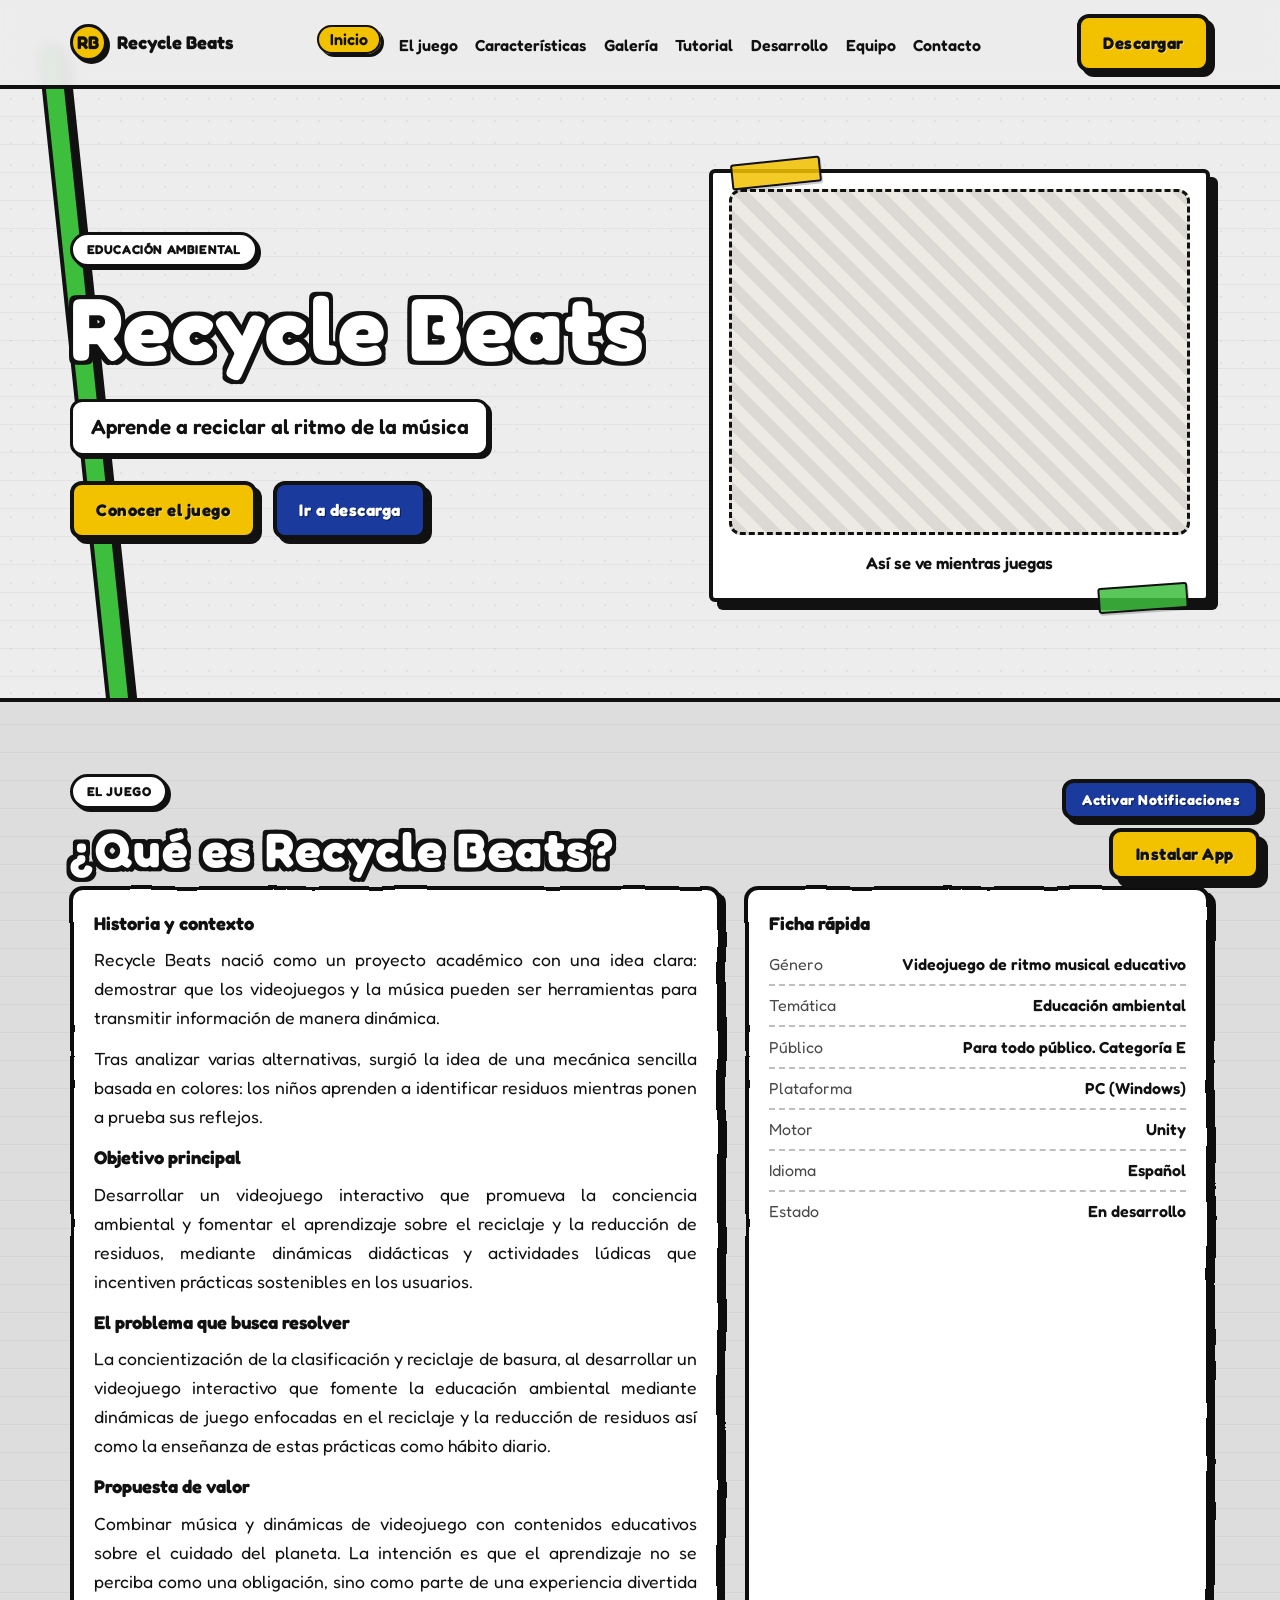
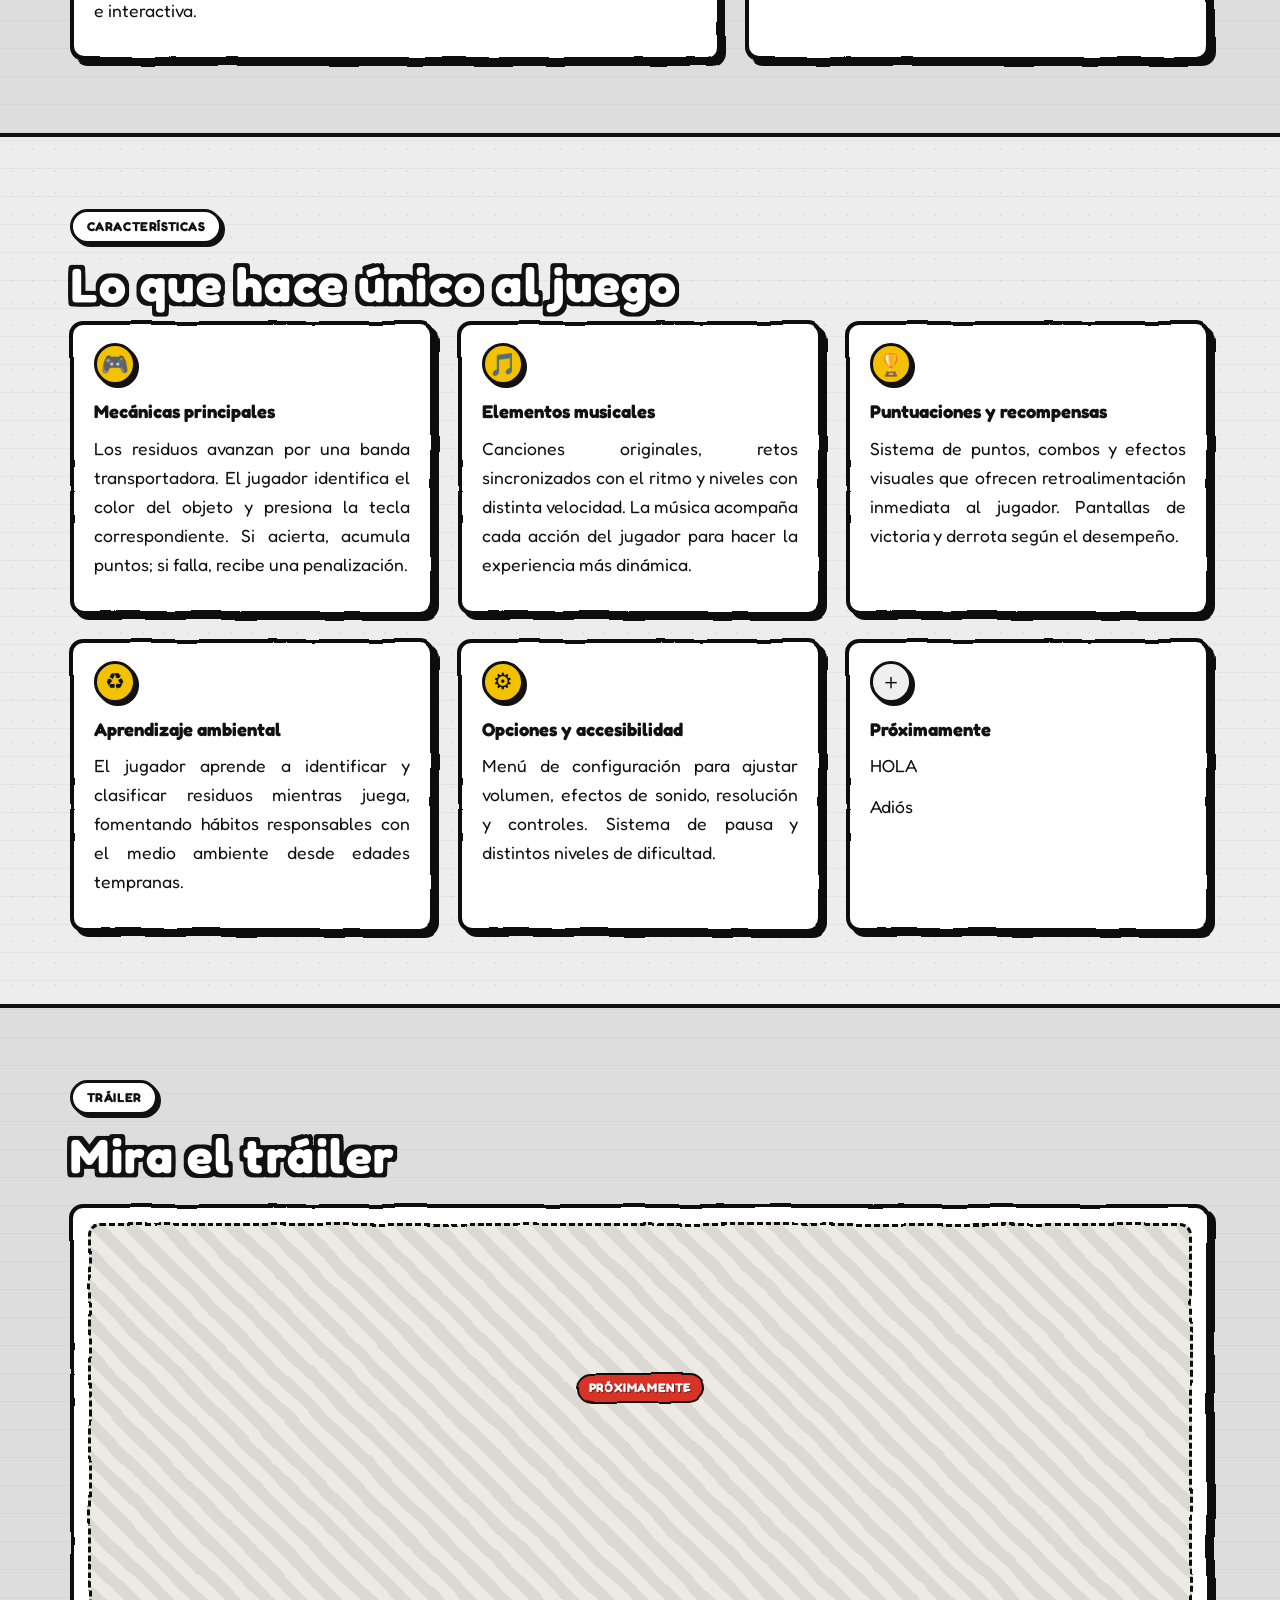
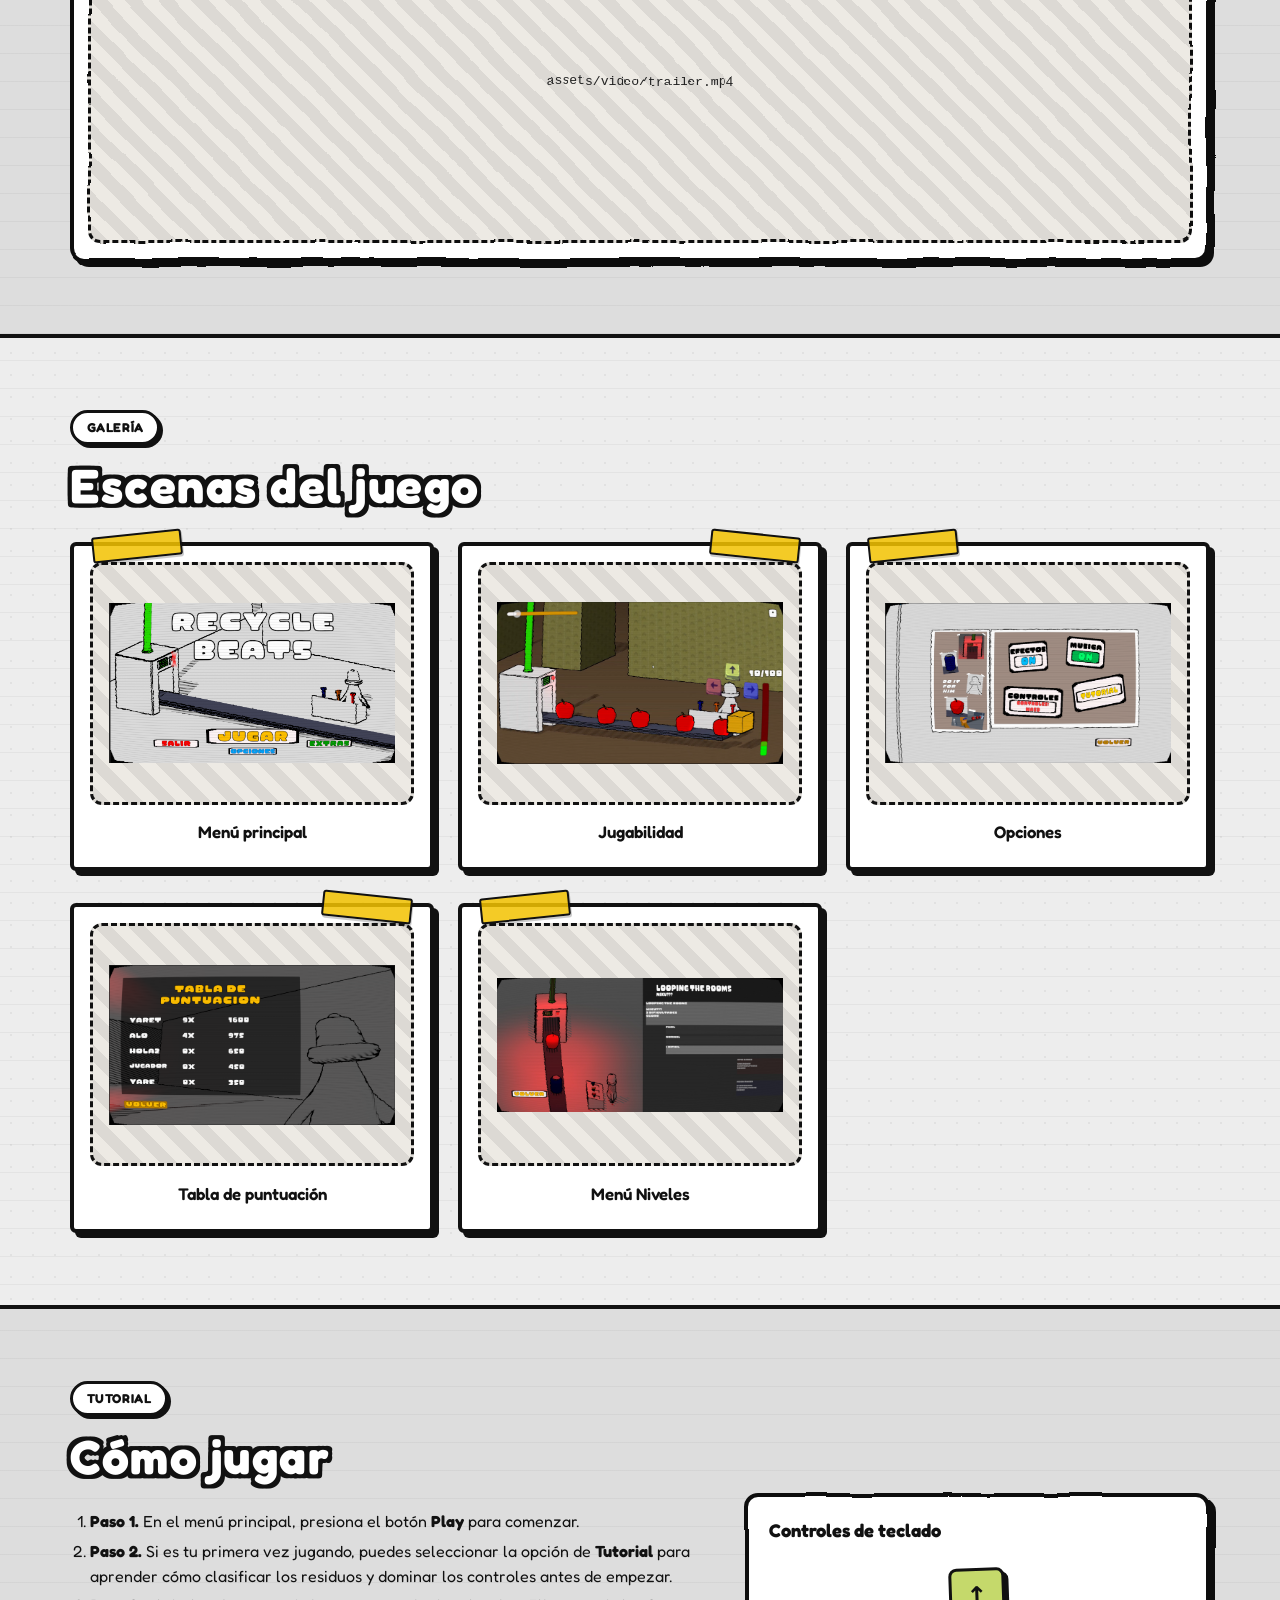
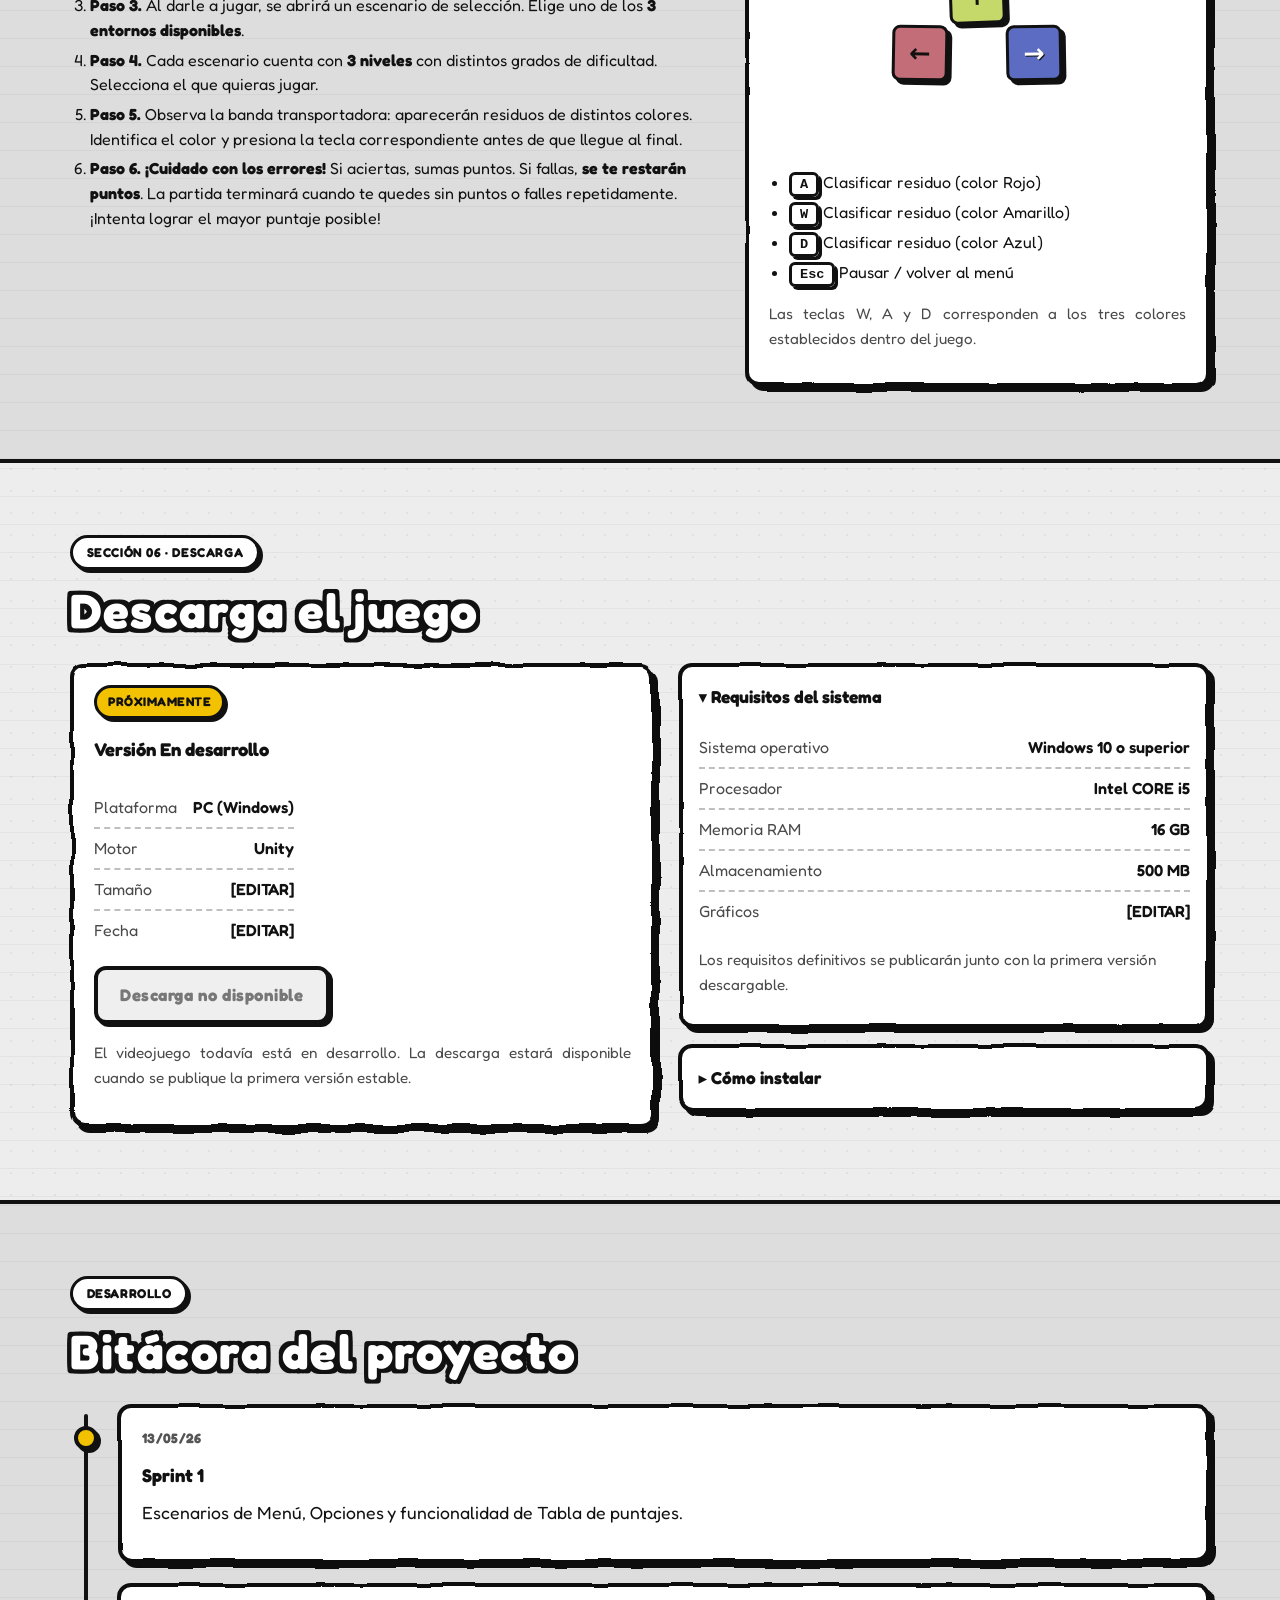
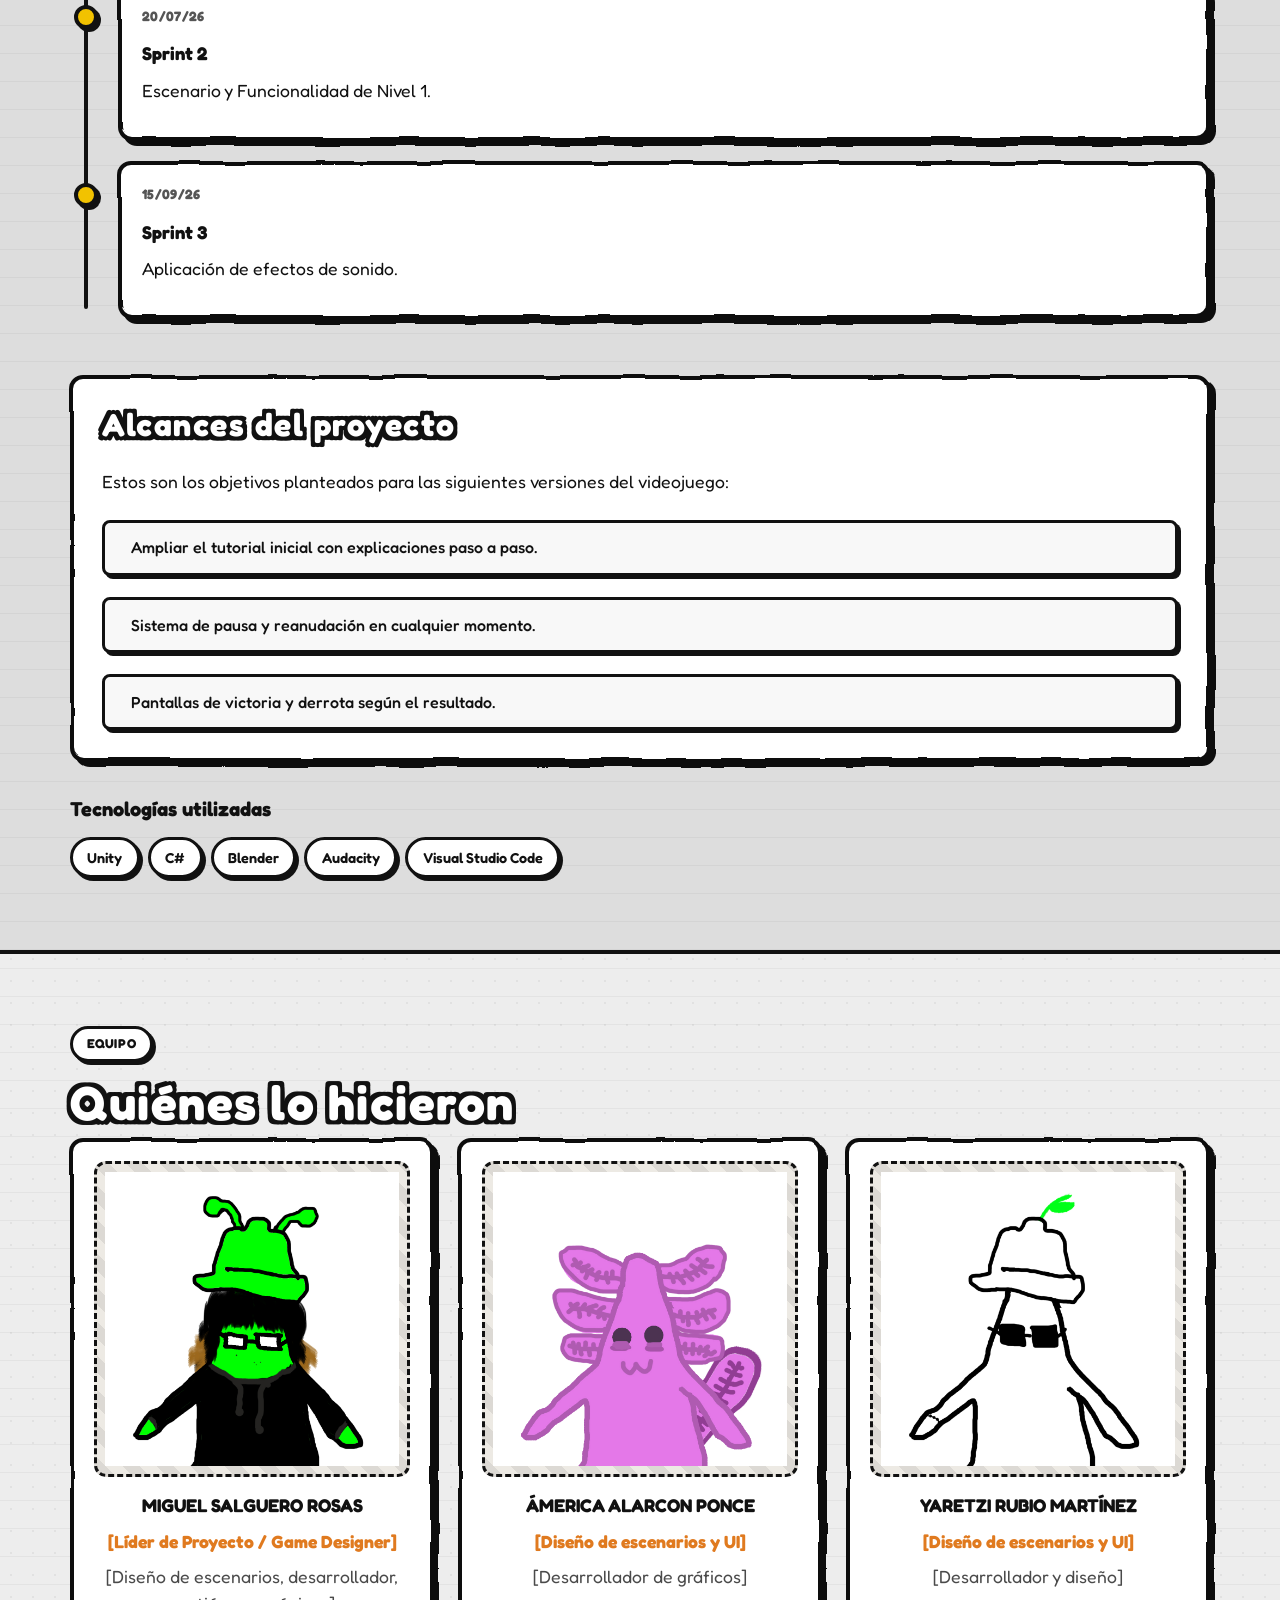
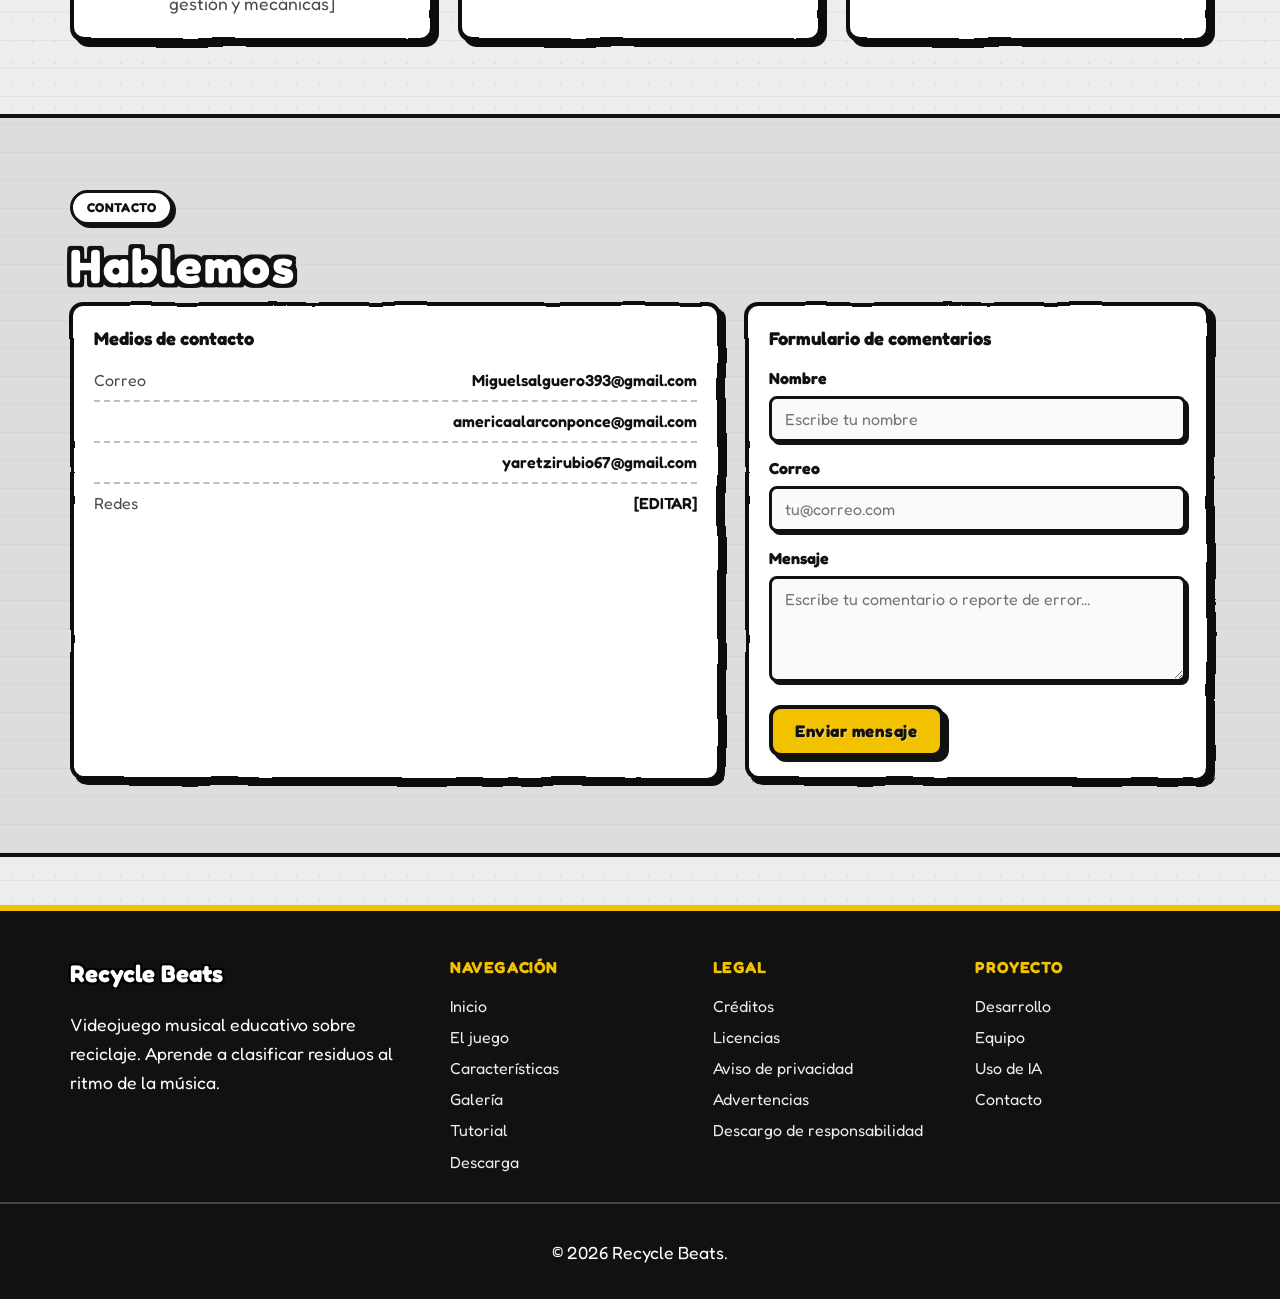
==== index.html @ 57509c55 "Notificaciones" ====
<!DOCTYPE html>
<html lang="es">
<head>
  <meta charset="UTF-8" />
  <meta name="viewport" content="width=device-width, initial-scale=1.0" />

  <title>Recycle Beats — Sitio oficial</title>
  <meta name="description" content="Recycle Beats: videojuego musical educativo sobre reciclaje. Aprende a clasificar residuos al ritmo de la música." />

  <meta name="theme-color" content="#F2C200" />
  <link rel="icon" type="image/svg+xml" href="icon.svg" />
<link rel="apple-touch-icon" href="image2.png" />
  
  <!-- ENLACE A LA PWA -->
  <link rel="manifest" href="manifest.json" />

  <!-- Fredoka -->
  <link rel="preconnect" href="https://fonts.googleapis.com" />
  <link rel="preconnect" href="https://fonts.gstatic.com" crossorigin />
  <link href="https://fonts.googleapis.com/css2?family=Fredoka:wght@400;500;600;700&display=swap" rel="stylesheet" />

  <link rel="stylesheet" href="style.css" />
</head>
<body>

  <!-- FILTROS SVG PARA EL EFECTO "WOBBLE" -->
  <svg class="rb-svg-defs" aria-hidden="true" focusable="false" width="0" height="0">
    <defs>
      <filter id="rb-wobble-soft" x="-5%" y="-5%" width="110%" height="110%">
        <feTurbulence type="fractalNoise" baseFrequency="0.022" numOctaves="2" seed="4" result="noise" />
        <feDisplacementMap in="SourceGraphic" in2="noise" scale="4" xChannelSelector="R" yChannelSelector="G" />
      </filter>
      <filter id="rb-wobble-strong" x="-8%" y="-8%" width="116%" height="116%">
        <feTurbulence type="fractalNoise" baseFrequency="0.03" numOctaves="2" seed="8" result="noise" />
        <feDisplacementMap in="SourceGraphic" in2="noise" scale="7" xChannelSelector="R" yChannelSelector="G" />
      </filter>
    </defs>
  </svg>

  <a class="rb-skip" href="#inicio">Saltar al contenido</a>

  <!-- NAVBAR -->
  <header class="rb-navbar" id="rb-navbar">
    <div class="rb-navbar__inner">
      <a class="rb-brand" href="#inicio" aria-label="Ir al inicio">
        <span class="rb-brand__mark" aria-hidden="true">RB</span>
        <span class="rb-brand__name">Recycle&nbsp;Beats</span>
      </a>

      <button
        class="rb-navbar__toggle"
        id="rb-nav-toggle"
        aria-label="Abrir menú"
        aria-expanded="false"
        aria-controls="rb-nav-menu"
      >
        <span></span><span></span><span></span>
      </button>

      <nav class="rb-navbar__nav" id="rb-nav-menu" aria-label="Navegación principal">
        <ul>
          <li><a href="#inicio">Inicio</a></li>
          <li><a href="#el-juego">El juego</a></li>
          <li><a href="#caracteristicas">Características</a></li>
          <li><a href="#galeria">Galería</a></li>
          <li><a href="#tutorial">Tutorial</a></li>
          <li><a href="#desarrollo">Desarrollo</a></li>
          <li><a href="#equipo">Equipo</a></li>
          <li><a href="#contacto">Contacto</a></li>
        </ul>
      </nav>

      <!-- Botón fuera del nav para que quede a la derecha -->
      <a class="rb-btn rb-btn--amarillo rb-navbar__cta" href="#descarga">Descargar</a>
    </div>
  </header>

  <main id="rb-main">

    <!--  SECCIÓN 01 · PORTADA -->
    <section class="rb-hero" id="inicio" aria-labelledby="hero-title">
      <span class="rb-hero__tube" aria-hidden="true"></span>

      <div class="rb-hero__content">
        <p class="rb-eyebrow">Educación ambiental</p>

        <h1 class="rb-title rb-title--xl" id="hero-title">Recycle&nbsp;Beats</h1>

        <p class="rb-hero__tagline" data-editable="tagline">
          Aprende a reciclar al ritmo de la música
        </p>

        <div class="rb-hero__actions">
          <a class="rb-btn rb-btn--amarillo" href="#el-juego">Conocer el juego</a>
          <a class="rb-btn rb-btn--azul" href="#descarga">Ir a descarga</a>
        </div>
      </div>

      <figure class="rb-polaroid" aria-label="Captura del juego pegada con cinta adhesiva">
        <span class="rb-tape rb-tape--tl" aria-hidden="true"></span>
        <span class="rb-tape rb-tape--br" aria-hidden="true"></span>

        <div class="rb-placeholder rb-placeholder--polaroid" role="region" aria-label="Gameplay de Recycle Beats">
          <video src="assets/video/Video_1.mp4" autoplay loop muted playsinline title="Gameplay de Recycle Beats">
            Tu navegador no soporta el elemento de video.
          </video>
        </div>
        <figcaption>Así se ve mientras juegas</figcaption>
      </figure>
    </section>

    <!-- SECCIÓN 02 · EL JUEGO -->
    <section class="rb-section rb-section--papel" id="el-juego" aria-labelledby="el-juego-title">
      <div class="rb-container">
        <p class="rb-eyebrow">El juego</p>
        <h2 class="rb-title rb-title--lg" id="el-juego-title">¿Qué es Recycle&nbsp;Beats?</h2>

        <div class="rb-grid-2">
          <article class="rb-card rb-wobble">
            <h3>Historia y contexto</h3>
            <p>
              Recycle Beats nació como un proyecto académico con una idea clara: demostrar que 
              los videojuegos y la música pueden ser herramientas para transmitir información 
              de manera dinámica.
            </p>
            <p>
              Tras analizar varias alternativas, surgió la idea de una mecánica sencilla basada 
              en colores: los niños aprenden a identificar residuos mientras ponen a prueba sus 
              reflejos.
            </p>

            <h3>Objetivo principal</h3>
            <p>
              Desarrollar un videojuego interactivo que promueva la conciencia ambiental y 
              fomentar el aprendizaje sobre el reciclaje y la reducción de residuos, 
              mediante dinámicas didácticas y actividades lúdicas que incentiven prácticas 
              sostenibles en los usuarios.
            </p>

            <h3>El problema que busca resolver</h3>
            <p>
              La concientización de la clasificación y reciclaje de basura, al desarrollar 
              un videojuego interactivo que fomente la educación ambiental mediante dinámicas de juego 
              enfocadas en el reciclaje y la reducción de residuos así como la enseñanza de estas 
              prácticas como hábito diario.
            </p>

            <h3>Propuesta de valor</h3>
            <p>
              Combinar música y dinámicas de videojuego con contenidos educativos sobre el
              cuidado del planeta. La intención es que el aprendizaje no se perciba como una
              obligación, sino como parte de una experiencia divertida e interactiva.
            </p>
          </article>

          <aside class="rb-card rb-card--ficha rb-wobble">
            <h3>Ficha rápida</h3>
            <ul class="rb-factsheet">
              <li><span>Género</span><strong>Videojuego de ritmo musical educativo</strong></li>
              <li><span>Temática</span><strong>Educación ambiental</strong></li>
              <li><span>Público</span><strong>Para todo público. Categoría E</strong></li>
              <li><span>Plataforma</span><strong>PC (Windows)</strong></li>
              <li><span>Motor</span><strong>Unity</strong></li>
              <li><span>Idioma</span><strong>Español</strong></li>
              <li><span>Estado</span><strong>En desarrollo</strong></li>
            </ul>
          </aside>
        </div>
      </div>
    </section>

    <!-- SECCIÓN 03 · CARACTERÍSTICAS -->
    <section class="rb-section" id="caracteristicas" aria-labelledby="caracteristicas-title">
      <div class="rb-container">
        <p class="rb-eyebrow">Características</p>
        <h2 class="rb-title rb-title--lg" id="caracteristicas-title">Lo que hace único al juego</h2>

        <div class="rb-grid-3">
          <article class="rb-card rb-card--feature rb-wobble">
            <span class="rb-card__icon" aria-hidden="true">🎮</span>
            <h3>Mecánicas principales</h3>
            <p>
              Los residuos avanzan por una banda transportadora. El jugador identifica el color
              del objeto y presiona la tecla correspondiente. Si acierta, acumula puntos; si
              falla, recibe una penalización.
            </p>
          </article>

          <article class="rb-card rb-card--feature rb-wobble">
            <span class="rb-card__icon" aria-hidden="true">🎵</span>
            <h3>Elementos musicales</h3>
            <p>
              Canciones originales, retos sincronizados con el ritmo y niveles con distinta
              velocidad. La música acompaña cada acción del jugador para hacer la experiencia
              más dinámica.
            </p>
          </article>

          <article class="rb-card rb-card--feature rb-wobble">
            <span class="rb-card__icon" aria-hidden="true">🏆</span>
            <h3>Puntuaciones y recompensas</h3>
            <p>
              Sistema de puntos, combos y efectos visuales que ofrecen retroalimentación
              inmediata al jugador. Pantallas de victoria y derrota según el desempeño.
            </p>
          </article>

          <article class="rb-card rb-card--feature rb-wobble">
            <span class="rb-card__icon" aria-hidden="true">♻️</span>
            <h3>Aprendizaje ambiental</h3>
            <p>
              El jugador aprende a identificar y clasificar residuos mientras juega, fomentando
              hábitos responsables con el medio ambiente desde edades tempranas.
            </p>
          </article>

          <article class="rb-card rb-card--feature rb-wobble">
            <span class="rb-card__icon" aria-hidden="true">⚙️</span>
            <h3>Opciones y accesibilidad</h3>
            <p>
              Menú de configuración para ajustar volumen, efectos de sonido, resolución y
              controles. Sistema de pausa y distintos niveles de dificultad.
            </p>
          </article>

          <article class="rb-card rb-card--feature rb-card--soon rb-wobble">
            <span class="rb-card__icon" aria-hidden="true">＋</span>
            <h3>Próximamente</h3>
            <p>HOLA</p>
            <p>Adiós</p>
          </article>
        </div>
      </div>
    </section>

    <!-- 
         SECCIÓN 04 · TRÁILER
          -->
    <section class="rb-section rb-section--papel" id="trailer" aria-labelledby="trailer-title">
      <div class="rb-container">
        <p class="rb-eyebrow">Tráiler</p>
        <h2 class="rb-title rb-title--lg" id="trailer-title">Mira el tráiler</h2>

        <div class="rb-video-frame rb-wobble">
          <div class="rb-placeholder rb-placeholder--video" role="img"
               aria-label="Tráiler pendiente de publicación">
            <span class="rb-placeholder__tag">PRÓXIMAMENTE</span>
            <span class="rb-placeholder__path">assets/video/trailer.mp4</span>
          </div>
        </div>
      </div>
    </section>

    <!-- SECCIÓN 05 · GALERÍA -->
    <section class="rb-section" id="galeria" aria-labelledby="galeria-title">
      <div class="rb-container">
        <p class="rb-eyebrow">Galería</p>
        <h2 class="rb-title rb-title--lg" id="galeria-title">Escenas del juego</h2>

        <div class="rb-gallery">
          <figure class="rb-polaroid rb-polaroid--sm">
            <span class="rb-tape rb-tape--tl" aria-hidden="true"></span>
            <div class="rb-placeholder rb-placeholder--polaroid" role="img" aria-label="Captura pendiente: menú principal">
              <img src="assets/images/screenshots/Image_3.png" alt="Captura de pantalla 1 del juego" loading="lazy" />
            </div>
            <figcaption>Menú principal</figcaption>
          </figure>

          <figure class="rb-polaroid rb-polaroid--sm">
            <span class="rb-tape rb-tape--tr" aria-hidden="true"></span>
            <div class="rb-placeholder rb-placeholder--polaroid" role="img" aria-label="Captura pendiente: jugabilidad">
              <img src="assets/images/screenshots/Image_4.png" alt="Captura de pantalla 1 del juego" loading="lazy" />
            </div>
            <figcaption>Jugabilidad</figcaption>
          </figure>

          <figure class="rb-polaroid rb-polaroid--sm">
            <span class="rb-tape rb-tape--tl" aria-hidden="true"></span>
            <div class="rb-placeholder rb-placeholder--polaroid" role="img" aria-label="Captura pendiente: opciones">
              <img src="assets/images/screenshots/Image_1.png" alt="Captura de pantalla 1 del juego" loading="lazy" />
            </div>
            <figcaption>Opciones</figcaption>
          </figure>

          <figure class="rb-polaroid rb-polaroid--sm">
            <span class="rb-tape rb-tape--tr" aria-hidden="true"></span>
            <div class="rb-placeholder rb-placeholder--polaroid" role="img" aria-label="Captura pendiente: tabla de puntuación">
              <img src="assets/images/screenshots/Image_2.png" alt="Captura de pantalla 1 del juego" loading="lazy" />
            </div>
            <figcaption>Tabla de puntuación</figcaption>
          </figure>

          <figure class="rb-polaroid rb-polaroid--sm">
            <span class="rb-tape rb-tape--tl" aria-hidden="true"></span>
            <div class="rb-placeholder rb-placeholder--polaroid" role="img" aria-label="Captura pendiente: escena Backrooms">
              <img src="assets/images/screenshots/Image_5.jpeg" alt="Captura de pantalla 1 del juego" loading="lazy" />
            </div>
            <figcaption>Menú Niveles</figcaption>
          </figure>
        </div>
      </div>
    </section>

    <!--  SECCIÓN 06 · TUTORIAL -->
    <section class="rb-section rb-section--papel" id="tutorial" aria-labelledby="tutorial-title">
      <div class="rb-container">
        <p class="rb-eyebrow">Tutorial</p>
        <h2 class="rb-title rb-title--lg" id="tutorial-title">Cómo jugar</h2>

        <div class="rb-grid-2">
          <ol class="rb-steps">
            <li>
              <strong>Paso 1.</strong> En el menú principal, presiona el botón <strong>Play</strong> para comenzar.
            </li>
            <li>
              <strong>Paso 2.</strong> Si es tu primera vez jugando, puedes seleccionar la opción de <strong>Tutorial</strong> para aprender cómo clasificar los residuos y dominar los controles antes de empezar.
            </li>
            <li>
              <strong>Paso 3.</strong> Al darle a jugar, se abrirá un escenario de selección. Elige uno de los <strong>3 entornos disponibles</strong>.
            </li>
            <li>
              <strong>Paso 4.</strong> Cada escenario cuenta con <strong>3 niveles</strong> con distintos grados de dificultad. Selecciona el que quieras jugar.
            </li>
            <li>
              <strong>Paso 5.</strong> Observa la banda transportadora: aparecerán residuos de distintos colores. Identifica el color y presiona la tecla correspondiente antes de que llegue al final.
            </li>
            <li>
              <strong>Paso 6.</strong> <strong>¡Cuidado con los errores!</strong> Si aciertas, sumas puntos. Si fallas, <strong>se te restarán puntos</strong>. La partida terminará cuando te quedes sin puntos o falles repetidamente. ¡Intenta lograr el mayor puntaje posible!
            </li>
          </ol>

          <aside class="rb-card rb-card--controls rb-wobble">
            <h3>Controles de teclado</h3>

            <div class="rb-dpad" aria-hidden="true">
              <span class="rb-dpad__key rb-dpad__key--up">↑</span>
              <span class="rb-dpad__key rb-dpad__key--left">←</span>
              <span class="rb-dpad__key rb-dpad__key--right">→</span>
            </div>

            <ul class="rb-controls">
              <li><kbd>A</kbd><span>    Clasificar residuo (color Rojo)</span></li>
              <li><kbd>W</kbd><span>    Clasificar residuo (color Amarillo)</span></li>
              <li><kbd>D</kbd><span>    Clasificar residuo (color Azul)</span></li>
              <li><kbd>Esc</kbd><span>    Pausar / volver al menú</span></li>
            </ul>

            <p class="rb-muted">
              Las teclas W, A y D corresponden a los tres colores establecidos dentro del
              juego.
            </p>
          </aside>
        </div>
      </div>
    </section>

    <!-- SECCIÓN 07 · DESCARGA + REQUISITOS + INSTALACIÓN -->
    <section class="rb-section" id="descarga" aria-labelledby="descarga-title">
      <div class="rb-container">
        <p class="rb-eyebrow">Sección 06 · Descarga</p>
        <h2 class="rb-title rb-title--lg" id="descarga-title">Descarga el juego</h2>

        <div class="rb-download">
          <div class="rb-card rb-card--download rb-wobble-strong">
            <span class="rb-badge rb-badge--soon">PRÓXIMAMENTE</span>
            <h3>Versión <span data-editable="version">En desarrollo</span></h3>
            <ul class="rb-factsheet">
              <li><span>Plataforma</span><strong>PC (Windows)</strong></li>
              <li><span>Motor</span><strong>Unity</strong></li>
              <li><span>Tamaño</span><strong>[EDITAR]</strong></li>
              <li><span>Fecha</span><strong>[EDITAR]</strong></li>
            </ul>
            <span class="rb-btn rb-btn--disabled" aria-disabled="true" role="link">
              Descarga no disponible
            </span>
            <p class="rb-muted">
              El videojuego todavía está en desarrollo. La descarga estará disponible cuando
              se publique la primera versión estable.
            </p>
          </div>

          <div>
            <details class="rb-accordion rb-wobble" open>
              <summary>Requisitos del sistema</summary>
              <ul class="rb-factsheet">
                <li><span>Sistema operativo</span><strong>Windows 10 o superior</strong></li>
                <li><span>Procesador</span><strong>Intel CORE i5</strong></li>
                <li><span>Memoria RAM</span><strong>16 GB</strong></li>
                <li><span>Almacenamiento</span><strong>500 MB</strong></li>
                <li><span>Gráficos</span><strong>[EDITAR]</strong></li>
              </ul>
              <p class="rb-muted">
                Los requisitos definitivos se publicarán junto con la primera versión descargable.
              </p>
            </details>

            <details class="rb-accordion rb-wobble">
              <summary>Cómo instalar</summary>
              <ol class="rb-steps">
                <li>Descarga el archivo del videojuego desde esta página (cuando esté disponible).</li>
                <li>Extrae el contenido en una carpeta de tu elección.</li>
                <li>Ejecuta el archivo principal del juego.</li>
                <li>Selecciona el nivel y comienza a jugar.</li>
              </ol>
            </details>
          </div>
        </div>
      </div>
    </section>

    <!-- SECCIÓN 08 · DESARROLLO -->
    <section class="rb-section rb-section--papel" id="desarrollo" aria-labelledby="desarrollo-title">
      <div class="rb-container">
        <p class="rb-eyebrow">Desarrollo</p>
        <h2 class="rb-title rb-title--lg" id="desarrollo-title">Bitácora del proyecto</h2>

        <ol class="rb-timeline">
          <li class="rb-timeline__item">
            <span class="rb-timeline__dot" aria-hidden="true"></span>
            <div class="rb-card rb-wobble">
              <p class="rb-timeline__date">13/05/26</p>
              <h3>Sprint 1</h3>
              <p>Escenarios de Menú, Opciones y funcionalidad de Tabla de puntajes.</p>
            </div>
          </li>
          <li class="rb-timeline__item">
            <span class="rb-timeline__dot" aria-hidden="true"></span>
            <div class="rb-card rb-wobble">
              <p class="rb-timeline__date">20/07/26</p>
              <h3>Sprint 2</h3>
              <p>Escenario y Funcionalidad de Nivel 1.</p>
            </div>
          </li>
          <li class="rb-timeline__item">
            <span class="rb-timeline__dot" aria-hidden="true"></span>
            <div class="rb-card rb-wobble">
              <p class="rb-timeline__date">15/09/26</p>
              <h3>Sprint 3</h3>
              <p>Aplicación de efectos de sonido.</p>
            </div>
          </li>
        </ol>

        <!-- TARJETA DE ALCANCES -->
        <div class="rb-card rb-wobble" style="margin-top: 3.5rem; padding: 2rem;">
          <h3 class="rb-title rb-title--lg" style="font-size: 2rem; text-align: left; margin-top: 0; margin-bottom: 1.5rem; line-height: 1.1;">
            Alcances del proyecto
          </h3>
          <p style="margin-top: 1rem;">Estos son los objetivos planteados para las siguientes versiones del videojuego:</p>
          
          <ul class="rb-alcances-list">
            <li><span aria-hidden="true"></span> Ampliar el tutorial inicial con explicaciones paso a paso.</li>
            <li><span aria-hidden="true"></span> Sistema de pausa y reanudación en cualquier momento.</li>
            <li><span aria-hidden="true"></span> Pantallas de victoria y derrota según el resultado.</li>
          </ul>
        </div>

        <h3 class="rb-subtitle">Tecnologías utilizadas</h3>
        <div class="rb-chips">
          <span class="rb-chip">Unity</span>
          <span class="rb-chip">C#</span>
          <span class="rb-chip">Blender</span>
          <span class="rb-chip">Audacity</span>
          <span class="rb-chip">Visual Studio Code</span>
        </div>
      </div>
    </section>

        <!-- SECCIÓN 09 · EQUIPO -->
    <section class="rb-section" id="equipo" aria-labelledby="equipo-title">
      <div class="rb-container">
        <p class="rb-eyebrow">Equipo</p>
        <h2 class="rb-title rb-title--lg" id="equipo-title">Quiénes lo hicieron</h2>

        <div class="rb-grid-3">
          <article class="rb-card rb-card--team rb-wobble">
            <div class="rb-avatar rb-placeholder" role="img" aria-label="Avatar pendiente">
              <img src="assets/images/team/IngaMigui.jpeg" alt="Imagen Avatar" loading="lazy" />
            </div>
            <h3 data-editable="team-nombre">MIGUEL SALGUERO ROSAS</h3>
            <div class="rb-role" data-editable="team-rol">[Líder de Proyecto / Game Designer]</div>
            <div class="rb-muted" data-editable="team-aporte">[Diseño de escenarios, desarrollador, gestión y mecánicas]</div>
          </article>

          <article class="rb-card rb-card--team rb-wobble">
            <div class="rb-avatar rb-placeholder" role="img" aria-label="Avatar pendiente">
              <img src="assets/images/team/IngaAme.jpg.jpeg" alt="Imagen Avatar" loading="lazy" />
            </div>
            <h3 data-editable="team-nombre">ÁMERICA ALARCON PONCE</h3>
            <div class="rb-role" data-editable="team-rol">[Diseño de escenarios y UI]</div>
            <div class="rb-muted" data-editable="team-aporte">[Desarrollador de gráficos]</div>
          </article>

          <article class="rb-card rb-card--team rb-wobble">
            <div class="rb-avatar rb-placeholder" role="img" aria-label="Avatar pendiente">
              <img src="assets/images/team/IngaYare.jpg.jpeg" alt="Imagen Avatar" loading="lazy" />
            </div>
            <h3 data-editable="team-nombre">YARETZI RUBIO MARTÍNEZ</h3>
            <div class="rb-role" data-editable="team-rol">[Diseño de escenarios y UI]</div>
            <div class="rb-muted" data-editable="team-aporte">[Desarrollador y diseño]</div>
          </article>
        </div>
      </div>
    </section>

    <!-- SECCIÓN 10 · CONTACTO -->
    <section class="rb-section rb-section--papel" id="contacto" aria-labelledby="contacto-title">
      <div class="rb-container">
        <p class="rb-eyebrow">Contacto</p>
        <h2 class="rb-title rb-title--lg" id="contacto-title">Hablemos</h2>

        <div class="rb-grid-2">
          <div class="rb-card rb-wobble">
            <h3>Medios de contacto</h3>
            <ul class="rb-factsheet">
              <li><span>Correo</span><strong data-editable="contacto-email">Miguelsalguero393@gmail.com</strong></li>
              <li><span></span><strong data-editable="contacto-email">americaalarconponce@gmail.com</strong></li>
              <li><span></span><strong data-editable="contacto-email">yaretzirubio67@gmail.com</strong></li>

              <li><span>Redes</span><strong data-editable="contacto-redes">[EDITAR]</strong></li>
            </ul>
          </div>

                    <!-- Formulario Funcional con Formspree -->
          <form class="rb-card rb-form rb-wobble" action="https://formspree.io/f/xdeezrwj" method="POST" id="contacto-form">
            <h3>Formulario de comentarios</h3>
            
            <!-- Aquí aparecerá el mensaje de éxito o error -->
            <div id="form-status" style="display: none; padding: 10px; margin-bottom: 15px; border: 3px solid var(--rb-negro); font-weight: bold; text-align: center;"></div>

            <label for="cf-nombre">Nombre</label>
            <input id="cf-nombre" type="text" name="nombre" placeholder="Escribe tu nombre" required />

            <label for="cf-correo">Correo</label>
            <input id="cf-correo" type="email" name="email" placeholder="tu@correo.com" required />

            <label for="cf-mensaje">Mensaje</label>
            <textarea id="cf-mensaje" name="mensaje" rows="4" placeholder="Escribe tu comentario o reporte de error..." required></textarea>

            <!-- Campo oculto para evitar spam -->
            <input type="text" name="_gotcha" style="display:none" />

            <button class="rb-btn rb-btn--amarillo" type="submit" style="margin-top: 1rem;">
              Enviar mensaje
            </button>
          </form>
        </div>
      </div>
    </section>
  </main>

  <!-- FOOTER -->
  <footer class="rb-footer" aria-label="Pie de página">
    <div class="rb-footer__inner">
      <div class="rb-footer__col">
        <h3 class="rb-footer__brand">Recycle&nbsp;Beats</h3>
        <p>
          Videojuego musical educativo sobre reciclaje. Aprende a clasificar residuos
          al ritmo de la música.
        </p>
      </div>

      <div class="rb-footer__col">
        <h4>Navegación</h4>
        <ul>
          <li><a href="#inicio">Inicio</a></li>
          <li><a href="#el-juego">El juego</a></li>
          <li><a href="#caracteristicas">Características</a></li>
          <li><a href="#galeria">Galería</a></li>
          <li><a href="#tutorial">Tutorial</a></li>
          <li><a href="#descarga">Descarga</a></li>
        </ul>
      </div>

      <div class="rb-footer__col">
        <h4>Legal</h4>
        <ul>
          <li><a href="Advertencias/creditos.html">Créditos</a></li>
          <li><a href="Advertencias/licencias.html">Licencias</a></li>
          <li><a href="Advertencias/privacidad.html">Aviso de privacidad</a></li>
          <li><a href="Advertencias/advertencias.html">Advertencias</a></li>
          <li><a href="Advertencias/descargo.html">Descargo de responsabilidad</a></li>
        </ul>
      </div>

      <div class="rb-footer__col">
        <h4>Proyecto</h4>
        <ul>
          <li><a href="#desarrollo">Desarrollo</a></li>
          <li><a href="#equipo">Equipo</a></li>
          <li><a href="Advertencias/uso-ia.html">Uso de IA</a></li>
          <li><a href="#contacto">Contacto</a></li>
        </ul>
      </div>
    </div>

    <div class="rb-footer__bottom">
      <p>© <span id="rb-year">2026</span> Recycle Beats. <span class="rb-muted"></span></p>
    </div>
  </footer>

      <!-- BOTÓN FLOTANTE DE INSTALACIÓN PWA -->
  <button id="pwa-install-btn" class="rb-btn rb-btn--amarillo" style="position: fixed; bottom: 20px; right: 20px; z-index: 9999; box-shadow: var(--rb-sombra-lg);">
     Instalar App
  </button>

  <script src="site.js" defer></script>
</body>
</html>
---- style.css ----
/* ============================================================
   RECYCLE BEATS — Estilos basados en las capturas del juego
   Estética: cuaderno escolar hecho a mano
   ============================================================ */

/* ---------- Tokens (extraídos de las capturas) ---------- */
:root {
  --rb-negro: #111111;
  --rb-blanco: #FFFFFF;
  --rb-papel:   #EDEDED;   
  --rb-papel-2: #DDDDDD;   
  --rb-gris: #D9D9D9;       
  --rb-rojo: #D93025;       
  --rb-azul: #1A3A9E;       
  --rb-verde: #3DBE3D;      
  --rb-amarillo: #F2C200;   
  --rb-naranja: #E07A1F;    
  --rb-oliva: #7A7A3E;      

  --rb-borde: 4px solid var(--rb-negro);
  --rb-borde-2: 3px solid var(--rb-negro);
  --rb-sombra: 5px 5px 0 var(--rb-negro);
  --rb-sombra-sm: 3px 3px 0 var(--rb-negro);
  --rb-sombra-lg: 8px 8px 0 var(--rb-negro);

  --rb-max: 1180px;
  --rb-gap: 1.5rem;
  --rb-font: 'Fredoka', system-ui, -apple-system, Segoe UI, Roboto, sans-serif;
  --rb-transition: 180ms ease;
}

/* ---------- Reset ---------- */
*, *::before, *::after { box-sizing: border-box; }
html { scroll-behavior: smooth; }

body {
  margin: 0;
  font-family: var(--rb-font);
  font-size: 1rem;
  line-height: 1.55;
  color: var(--rb-negro);
  background-color: var(--rb-papel);
  background-image:
    repeating-linear-gradient(0deg, rgba(0,0,0,.045) 0 1px, transparent 1px 28px),
    radial-gradient(rgba(0,0,0,.05) 1px, transparent 1.2px);
  background-size: auto, 22px 22px;
  -webkit-font-smoothing: antialiased;
}

img, svg, video { max-width: 100%; display: block; }
a { color: var(--rb-azul); }
a:hover { text-decoration: underline; }
ul, ol { padding-left: 1.25rem; }
li + li { margin-top: .3rem; }

kbd {
  font-family: ui-monospace, SFMono-Regular, Menlo, Consolas, monospace;
  background: var(--rb-blanco);
  border: var(--rb-borde-2);
  border-radius: 6px;
  padding: 2px 8px;
  box-shadow: var(--rb-sombra-sm);
  font-size: .85rem;
  font-weight: 700;
}

.rb-svg-defs { position: absolute; width: 0; height: 0; overflow: hidden; }

/* ---------- Accesibilidad ---------- */
.rb-skip {
  position: absolute;
  left: -9999px;
  top: 0;
  background: var(--rb-amarillo);
  color: var(--rb-negro);
  padding: .75rem 1rem;
  border: var(--rb-borde);
  z-index: 9999;
  font-weight: 700;
}
.rb-skip:focus { left: 1rem; top: 1rem; }
:focus-visible { outline: 3px dashed var(--rb-amarillo); outline-offset: 3px; }

/* ============================================================
   TIPOGRAFÍA BUBBLE
   ============================================================ */
.rb-title {
  font-family: var(--rb-font);
  font-weight: 700;
  color: var(--rb-blanco);
  letter-spacing: 1.5px;
  line-height: 1.02;
  margin: 0 0 .75rem;
  text-shadow:
    -4px -4px 0 var(--rb-negro), 4px -4px 0 var(--rb-negro),
    -4px  4px 0 var(--rb-negro), 4px  4px 0 var(--rb-negro),
    -4px  0   0 var(--rb-negro), 4px  0   0 var(--rb-negro),
     0   -4px 0 var(--rb-negro), 0    4px 0 var(--rb-negro);
}
.rb-title--xl { font-size: clamp(2.8rem, 8vw, 5.5rem); }
.rb-title--lg { font-size: clamp(1.9rem, 4.5vw, 3rem); }

.rb-subtitle { font-size: 1.25rem; margin: 2rem 0 .75rem; }

.rb-eyebrow {
  display: inline-block;
  background: var(--rb-blanco);
  border: var(--rb-borde-2);
  border-radius: 999px;
  padding: .25rem .85rem;
  font-size: .8rem;
  font-weight: 700;
  letter-spacing: .6px;
  text-transform: uppercase;
  box-shadow: var(--rb-sombra-sm);
  margin: 0 0 1rem;
}

.rb-muted { color: #4a4a4a; font-size: .95rem; }
.rb-section__lead { max-width: 60ch; }

/* ============================================================
   LAYOUT
   ============================================================ */
.rb-container {
  max-width: var(--rb-max);
  margin: 0 auto;
  padding: 0 1.25rem;
}

.rb-section { padding: 4.5rem 0; }

.rb-section--papel {
  background: repeating-linear-gradient(0deg, rgba(0,0,0,.04) 0 1px, transparent 1px 28px), var(--rb-papel-2);
  border-top: 4px solid var(--rb-negro);
  border-bottom: 4px solid var(--rb-negro);
}

.rb-grid-2 { display: grid; grid-template-columns: 1fr; gap: var(--rb-gap); }
.rb-grid-3 { display: grid; grid-template-columns: 1fr; gap: var(--rb-gap); }
@media (min-width: 720px) {
  .rb-grid-2 { grid-template-columns: 1.4fr 1fr; }
  .rb-grid-3 { grid-template-columns: repeat(2, 1fr); }
}
@media (min-width: 1024px) {
  .rb-grid-3 { grid-template-columns: repeat(3, 1fr); }
}

/* ============================================================
   TARJETAS
   ============================================================ */
.rb-card {
  position: relative;
  background: transparent;
  padding: 1.4rem 1.5rem 1.5rem;
  transition: transform var(--rb-transition);
}
.rb-card::before {
  content: "";
  position: absolute;
  inset: 0;
  background: var(--rb-blanco);
  border: var(--rb-borde);
  border-radius: 14px;
  box-shadow: var(--rb-sombra);
  z-index: -1;
}
.rb-card.rb-wobble::before { filter: url(#rb-wobble-soft); }
.rb-card.rb-wobble-strong::before { filter: url(#rb-wobble-strong); }
.rb-card:hover { transform: translate(-2px, -2px); }
.rb-card:hover::before { box-shadow: var(--rb-sombra-lg); }
.rb-card h3 { margin: 0 0 .5rem; font-size: 1.15rem; }
.rb-card p  { margin: 0 0 .75rem; }

.rb-card__icon {
  display: inline-grid;
  place-items: center;
  width: 2.6rem;
  height: 2.6rem;
  font-size: 1.4rem;
  background: var(--rb-amarillo);
  border: var(--rb-borde-2);
  border-radius: 50%;
  box-shadow: var(--rb-sombra-sm);
  margin-bottom: .75rem;
}
.rb-card--soon { opacity: .78; }
.rb-card--soon .rb-card__icon { background: #efefef; }

/* Ficha técnica */
.rb-factsheet { list-style: none; padding: 0; margin: 0; }
.rb-factsheet li {
  display: flex;
  justify-content: space-between;
  gap: 1rem;
  padding: .45rem 0;
  border-bottom: 2px dashed rgba(0,0,0,.25);
  margin: 0;
}
.rb-factsheet li:last-child { border-bottom: 0; }
.rb-factsheet span { color: #4a4a4a; }
.rb-factsheet strong { font-weight: 600; }

/* ============================================================
   BOTONES
   ============================================================ */
.rb-btn {
  display: inline-flex;
  align-items: center;
  justify-content: center;
  gap: .5rem;
  font-family: var(--rb-font);
  font-size: 1.05rem;
  font-weight: 700;
  letter-spacing: .5px;
  padding: .75rem 1.4rem;
  border: var(--rb-borde);
  border-radius: 12px;
  box-shadow: var(--rb-sombra);
  cursor: pointer;
  text-decoration: none;
  color: var(--rb-negro);
  background: var(--rb-blanco);
  text-shadow: 1px 1px 0 rgba(255,255,255,.4);
  transition: transform var(--rb-transition), box-shadow var(--rb-transition);
}
.rb-btn:hover { transform: translate(-2px, -2px); box-shadow: var(--rb-sombra-lg); text-decoration: none; }
.rb-btn:active { transform: translate(2px, 2px); box-shadow: var(--rb-sombra-sm); }
.rb-btn--amarillo { background: var(--rb-amarillo); }
.rb-btn--azul     { background: var(--rb-azul); color: var(--rb-blanco); text-shadow: 1px 1px 0 rgba(0,0,0,.5); }
.rb-btn--rojo     { background: var(--rb-rojo); color: var(--rb-blanco); text-shadow: 1px 1px 0 rgba(0,0,0,.5); }
.rb-btn--verde    { background: var(--rb-verde); color: var(--rb-blanco); text-shadow: 1px 1px 0 rgba(0,0,0,.5); }
.rb-btn--disabled { background: #efefef; color: #777; cursor: not-allowed; box-shadow: var(--rb-sombra-sm); pointer-events: none; text-shadow: none; }

.rb-badge { display: inline-block; font-size: .78rem; font-weight: 700; letter-spacing: .5px; padding: .25rem .7rem; border: var(--rb-borde-2); border-radius: 999px; background: var(--rb-blanco); box-shadow: var(--rb-sombra-sm); }
.rb-badge--soon  { background: var(--rb-amarillo); }
.rb-badge--muted { background: #efefef; color: #555; }

.rb-chips { display: flex; flex-wrap: wrap; gap: .5rem; }
.rb-chip { display: inline-block; padding: .4rem .9rem; background: var(--rb-blanco); border: var(--rb-borde-2); border-radius: 999px; box-shadow: var(--rb-sombra-sm); font-weight: 600; font-size: .9rem; }

/* ============================================================
   PLACEHOLDERS
   ============================================================ */
.rb-placeholder {
  position: relative; display: grid; place-items: center; gap: .4rem; padding: 1rem; min-height: 150px;
  background: repeating-linear-gradient(45deg, rgba(0,0,0,.09) 0 12px, rgba(0,0,0,.02) 12px 24px), #f2efe9;
  border: 3px dashed var(--rb-negro); border-radius: 12px; text-align: center; color: #222;
}
.rb-placeholder__tag { background: var(--rb-rojo); color: var(--rb-blanco); font-weight: 700; font-size: .78rem; letter-spacing: .6px; padding: .2rem .65rem; border: 2px solid var(--rb-negro); border-radius: 999px; text-shadow: 1px 1px 0 rgba(0,0,0,.4); }
.rb-placeholder__path { font-family: ui-monospace, SFMono-Regular, Menlo, Consolas, monospace; font-size: .82rem; word-break: break-all; }
.rb-placeholder--polaroid { aspect-ratio: 4 / 3; min-height: 0; }
.rb-placeholder--video { aspect-ratio: 16 / 9; min-height: 0; }

.rb-avatar { aspect-ratio: 1 / 1; min-height: 0; padding: .5rem; margin-bottom: .9rem; }
.rb-avatar .rb-placeholder__tag { font-size: .68rem; }

/* ============================================================
   CINTA Y POLAROID
   ============================================================ */
.rb-tape { position: absolute; width: 90px; height: 26px; background: rgba(242, 194, 0, .85); border: 2px solid var(--rb-negro); border-radius: 3px; z-index: 3; box-shadow: 1px 2px 0 rgba(0,0,0,.2); }
.rb-tape--tl { top: -13px; left: 18px; transform: rotate(-6deg); }
.rb-tape--tr { top: -13px; right: 18px; transform: rotate(6deg); }
.rb-tape--br { bottom: -13px; right: 18px; transform: rotate(-4deg); background: rgba(61, 190, 61, .85); }

.rb-polaroid { position: relative; background: var(--rb-blanco); border: var(--rb-borde); border-radius: 6px; box-shadow: var(--rb-sombra-lg); padding: 1rem 1rem 1.4rem; margin: 0; transform: rotate(-2deg); transition: transform var(--rb-transition); }
.rb-polaroid:hover { transform: rotate(0deg) scale(1.02); }
.rb-polaroid figcaption { text-align: center; font-weight: 600; margin-top: .9rem; font-size: 1.05rem; }
.rb-polaroid--sm { transform: rotate(-1.5deg); box-shadow: var(--rb-sombra); }
.rb-polaroid--sm:nth-child(2n) { transform: rotate(1.5deg); }
.rb-polaroid--sm:nth-child(3n) { transform: rotate(-2deg); }
.rb-polaroid--sm:nth-child(4n) { transform: rotate(1deg); }
.rb-polaroid--sm:hover { transform: rotate(0deg) scale(1.03); }

/* ============================================================
   HERO
   ============================================================ */
.rb-hero { position: relative; max-width: var(--rb-max); margin: 0 auto; padding: 4rem 1.25rem 5rem; display: grid; grid-template-columns: 1fr; gap: 3rem; overflow: visible; }
.rb-hero__tube { position: absolute; top: -3rem; left: 5%; width: 26px; height: calc(100% + 6rem); background: var(--rb-verde); border: 4px solid var(--rb-negro); border-radius: 999px; transform: rotate(-6deg); box-shadow: var(--rb-sombra); z-index: 0; pointer-events: none; }
.rb-hero__content { position: relative; z-index: 2; text-align: center; }
.rb-hero__tagline { display: inline-block; font-size: clamp(1rem, 2.2vw, 1.3rem); font-weight: 600; color: var(--rb-negro); background: var(--rb-blanco); border: var(--rb-borde-2); border-radius: 12px; padding: .5rem 1.1rem; box-shadow: var(--rb-sombra-sm); margin: .9rem 0 1.6rem; }
.rb-hero__actions { display: flex; flex-wrap: wrap; gap: 1rem; justify-content: center; }

@media (min-width: 900px) {
  .rb-hero { grid-template-columns: 1.05fr 1fr; align-items: center; padding: 5rem 1.25rem 6rem; gap: 4rem; }
  .rb-hero__content { text-align: left; }
  .rb-hero__actions { justify-content: flex-start; }
  .rb-hero__tube { left: 2%; }
}

/* ============================================================
   VIDEO Y GALERÍA
   ============================================================ */
.rb-video-frame { position: relative; margin-top: 1.5rem; padding: .9rem; background: var(--rb-blanco); border: var(--rb-borde); border-radius: 14px; box-shadow: var(--rb-sombra); }
.rb-video-frame.rb-wobble::before { content: none; }
.rb-video-frame.rb-wobble { filter: url(#rb-wobble-soft); }

.rb-gallery { display: grid; grid-template-columns: 1fr; gap: 2rem 1.5rem; margin-top: 2rem; }
@media (min-width: 640px) { .rb-gallery { grid-template-columns: repeat(2, 1fr); } }
@media (min-width: 1024px) { .rb-gallery { grid-template-columns: repeat(3, 1fr); } }

/* ============================================================
   TUTORIAL / D-PAD
   ============================================================ */
.rb-dpad { position: relative; width: 170px; height: 170px; margin: 1.5rem auto 2rem; }
.rb-dpad__key { position: absolute; width: 56px; height: 56px; display: grid; place-items: center; border: 3px solid var(--rb-negro); border-radius: 8px; font-weight: 700; font-size: 1.6rem; color: var(--rb-negro); box-shadow: 4px 4px 0 var(--rb-negro); transition: transform 0.1s ease, box-shadow 0.1s ease; }
.rb-dpad__key--up    { top: 0; left: 57px; background: #C5D96B; transform: rotate(-2deg); }
.rb-dpad__key--left  { top: 57px; left: 0; background: #C26D77; transform: rotate(1deg); }
.rb-dpad__key--right { top: 57px; left: 114px; background: #5B6CC2; color: var(--rb-blanco); text-shadow: 1px 1px 0 var(--rb-negro); transform: rotate(-1deg); }
.rb-dpad__key--down  { top: 114px; left: 57px; background: #E07A1F; transform: rotate(2deg); }
.rb-dpad__key:hover { transform: translate(-1px, -1px) rotate(0deg); box-shadow: 5px 5px 0 var(--rb-negro); }

@media (prefers-reduced-motion: reduce) {
  .rb-dpad__key { transform: none !important; box-shadow: 3px 3px 0 var(--rb-negro); }
}

/* ============================================================
   DESCARGA
   ============================================================ */
.rb-download { display: grid; grid-template-columns: 1fr; gap: var(--rb-gap); margin-top: 1.75rem; }
@media (min-width: 900px) { .rb-download { grid-template-columns: 1.1fr 1fr; } }
.rb-card--download { display: flex; flex-direction: column; gap: 1rem; align-items: flex-start; }

.rb-accordion { position: relative; background: transparent; padding: 1rem 1.25rem; margin-bottom: 1rem; }
.rb-accordion::before { content: ""; position: absolute; inset: 0; background: var(--rb-blanco); border: var(--rb-borde); border-radius: 14px; box-shadow: var(--rb-sombra); z-index: -1; }
.rb-accordion.rb-wobble::before { filter: url(#rb-wobble-soft); }
.rb-accordion summary { cursor: pointer; font-weight: 700; font-size: 1.08rem; padding: .3rem 0; list-style: none; }
.rb-accordion summary::-webkit-details-marker { display: none; }
.rb-accordion summary::before { content: "▸ "; display: inline-block; transition: transform var(--rb-transition); margin-right: .25rem; }
.rb-accordion[open] summary::before { content: "▾ "; }
.rb-accordion[open] summary { margin-bottom: .75rem; }

/* ============================================================
   TIMELINE
   ============================================================ */
.rb-timeline { list-style: none; padding: 0; margin: 1.75rem 0 0; position: relative; }
.rb-timeline::before { content: ""; position: absolute; left: 14px; top: 10px; bottom: 10px; width: 4px; background: var(--rb-negro); border-radius: 2px; }
.rb-timeline__item { position: relative; padding-left: 3rem; margin-top: 1.25rem; }
.rb-timeline__dot { position: absolute; left: 4px; top: 22px; width: 24px; height: 24px; background: var(--rb-amarillo); border: 4px solid var(--rb-negro); border-radius: 50%; box-shadow: var(--rb-sombra-sm); }
.rb-timeline__date { font-size: .85rem; color: #555; margin: 0 0 .25rem; font-weight: 700; letter-spacing: .3px; text-transform: uppercase; }

/* ============================================================
   EQUIPO Y FORMULARIO
   ============================================================ */
.rb-card--team { text-align: center; }
.rb-role { font-weight: 700; color: var(--rb-naranja); margin: 0 0 0.5rem; text-align: center; font-size: 1.1rem; }
.rb-card--team .rb-muted { text-align: center; font-size: 1.1rem; }

.rb-form label { display: block; font-weight: 700; margin-top: .85rem; }
.rb-form input, .rb-form textarea { width: 100%; font-family: var(--rb-font); font-size: 1rem; padding: .65rem .8rem; border: var(--rb-borde-2); border-radius: 8px; box-shadow: var(--rb-sombra-sm); background: #fafafa; margin-top: .3rem; }
.rb-form input:disabled, .rb-form textarea:disabled { background: #efefef; color: #777; cursor: not-allowed; }
.rb-form .rb-btn { margin-top: 1rem; }

/* ============================================================
   LEGALES Y FOOTER
   ============================================================ */
.rb-legal { max-width: 75ch; }
.rb-legal p { margin: .5rem 0; }

.rb-footer { background: var(--rb-negro); color: var(--rb-blanco); border-top: 6px solid var(--rb-amarillo); margin-top: 3rem; }
.rb-footer__inner { max-width: var(--rb-max); margin: 0 auto; padding: 2.75rem 1.25rem 1.75rem; display: grid; grid-template-columns: 1fr; gap: 1.75rem; }
@media (min-width: 720px) { .rb-footer__inner { grid-template-columns: 1.5fr 1fr 1fr 1fr; } }
.rb-footer__col h4 { font-size: 1rem; letter-spacing: .6px; text-transform: uppercase; margin: 0 0 .85rem; color: var(--rb-amarillo); }
.rb-footer__brand { font-size: 1.5rem; color: var(--rb-blanco); margin: 0 0 .5rem; text-shadow: -2px -2px 0 #000, 2px -2px 0 #000, -2px  2px 0 #000, 2px  2px 0 #000; }
.rb-footer__col ul { list-style: none; padding: 0; margin: 0; }
.rb-footer__col li + li { margin-top: .4rem; }
.rb-footer__col a { color: var(--rb-blanco); text-decoration: none; opacity: .92; }
.rb-footer__col a:hover { opacity: 1; text-decoration: underline; }
.rb-footer__bottom { border-top: 2px solid rgba(255,255,255,.2); padding: 1rem 1.25rem; text-align: center; font-size: .9rem; }
.rb-footer__bottom .rb-muted { color: #ccc; }

/* ============================================================
   NAVBAR
   ============================================================ */
.rb-navbar { position: sticky; top: 0; z-index: 100; background: rgba(237, 237, 237, .95); backdrop-filter: blur(6px); border-bottom: 4px solid var(--rb-negro); }
.rb-navbar__inner { max-width: var(--rb-max); margin: 0 auto; padding: .85rem 1.25rem; display: flex; align-items: center; justify-content: space-between; gap: 1rem; }
.rb-brand { display: inline-flex; align-items: center; gap: .65rem; color: var(--rb-negro); text-decoration: none; font-weight: 700; font-size: 1.15rem; }
.rb-brand:hover { text-decoration: none; }
.rb-brand__mark { display: inline-grid; place-items: center; width: 2.3rem; height: 2.3rem; background: var(--rb-amarillo); border: var(--rb-borde-2); border-radius: 50%; box-shadow: var(--rb-sombra-sm); font-weight: 700; }
.rb-navbar__nav ul { list-style: none; display: flex; gap: 1.1rem; margin: 0; padding: 0; }
.rb-navbar__nav a { color: var(--rb-negro); text-decoration: none; font-weight: 600; }
.rb-navbar__nav a:hover { text-decoration: underline; }
.rb-navbar__nav a[aria-current="true"] { background: var(--rb-amarillo); border: 2px solid var(--rb-negro); border-radius: 999px; padding: .15rem .7rem; box-shadow: var(--rb-sombra-sm); }
.rb-navbar__cta { margin-left: .75rem; }
.rb-navbar__toggle { display: none; flex-direction: column; justify-content: center; gap: 4px; width: 44px; height: 44px; background: var(--rb-blanco); border: var(--rb-borde-2); border-radius: 8px; box-shadow: var(--rb-sombra-sm); cursor: pointer; }
.rb-navbar__toggle span { display: block; height: 3px; background: var(--rb-negro); border-radius: 2px; margin: 0 9px; }

@media (max-width: 899px) {
  .rb-navbar__toggle { display: inline-flex; }
  .rb-navbar__nav { position: fixed; inset: 68px 0 auto 0; background: var(--rb-papel); border-bottom: 4px solid var(--rb-negro); padding: 1.25rem; display: none; flex-direction: column; gap: 1rem; box-shadow: 0 12px 24px rgba(0,0,0,.18); max-height: calc(100vh - 68px); overflow-y: auto; }
  .rb-navbar__nav.is-open { display: flex; }
  .rb-navbar__nav ul { flex-direction: column; gap: .5rem; }
  .rb-navbar__nav a { font-size: 1.05rem; padding: .4rem 0; display: inline-block; }
  .rb-navbar__cta { align-self: flex-start; }
}

/* ============================================================
   REVEAL Y PREFERENCIAS
   ============================================================ */
.rb-reveal { opacity: 0; transform: translateY(24px); transition: opacity 450ms ease, transform 450ms ease; }
.rb-reveal.is-visible { opacity: 1; transform: translateY(0); }

@media (prefers-reduced-motion: reduce) {
  html { scroll-behavior: auto; }
  *, *::before, *::after { animation-duration: .001ms !important; animation-iteration-count: 1 !important; transition-duration: .001ms !important; }
  .rb-card.rb-wobble::before, .rb-card.rb-wobble-strong::before, .rb-accordion.rb-wobble::before, .rb-video-frame.rb-wobble { filter: none; }
  .rb-card:hover, .rb-polaroid:hover, .rb-polaroid--sm:hover, .rb-btn:hover { transform: none; }
}

/* ============================================================
   VARIOS Y TARJETAS LEGALES
   ============================================================ */
.rb-placeholder video { width: 100%; height: 100%; object-fit: cover; border-radius: 8px; display: block; }

.rb-card--legal { background-color: transparent !important; transform: translate(-2px, -2px) !important; box-shadow: none !important; }
.rb-card--legal::before { filter: url(#rb-wobble-soft) !important; background-color: var(--rb-blanco) !important; border: var(--rb-borde) !important; border-radius: 14px !important; box-shadow: var(--rb-sombra) !important; }
.rb-card--legal:hover { transform: translate(-4px, -4px) !important; }
.rb-card--legal:hover::before { box-shadow: var(--rb-sombra-lg) !important; }

.rb-card p, .rb-section p.rb-section__lead, .rb-legal p { text-align: justify; text-justify: inter-word; }

.rb-alcances-list { list-style: none; padding: 0; margin: 1.5rem 0 0 0; display: flex; flex-direction: column; gap: 1rem; }
.rb-alcances-list li { background-color: #f8f8f8; padding: 0.8rem 1rem; border: 3px solid var(--rb-negro); box-shadow: 3px 3px 0 var(--rb-negro); font-weight: 500; display: flex; align-items: center; gap: 10px; border-radius: 8px; }

p { font-size: 1.1rem; line-height: 1.65; }
.rb-card--team { text-align: center; }
.rb-card--team .rb-muted { text-align: center; }

/* ============================================================
   RESPONSIVO PARA MÓVILES (Ajustes finales)
   ============================================================ */
@media (max-width: 768px) {
  .rb-hero { padding: 2rem 1rem 3rem; gap: 2rem; }
  .rb-hero__tube { display: none; }
  .rb-section { padding: 3rem 0; }
  .rb-title--xl { font-size: 2.5rem; }
  .rb-title--lg { font-size: 1.8rem; }
  .rb-title { text-shadow: -3px -3px 0 var(--rb-negro), 3px -3px 0 var(--rb-negro), -3px 3px 0 var(--rb-negro), 3px 3px 0 var(--rb-negro), -3px 0 0 var(--rb-negro), 3px 0 0 var(--rb-negro), 0 -3px 0 var(--rb-negro), 0 3px 0 var(--rb-negro); }
  
  .rb-grid-2, .rb-grid-3 { display: flex; flex-direction: column; }
  .rb-polaroid { transform: rotate(0deg); margin-bottom: 1rem; }
  .rb-polaroid--sm { transform: rotate(0deg); }
  .rb-gallery { grid-template-columns: 1fr; gap: 1.5rem; }
  
  .rb-download { flex-direction: column; }
  .rb-card--download { width: 100%; }
  .rb-accordion { width: 100%; }
  
  .rb-timeline__item { padding-left: 2rem; }
  .rb-timeline::before { left: 6px; }
  .rb-timeline__dot { left: -4px; width: 18px; height: 18px; top: 24px; }
  
  .rb-footer__inner { grid-template-columns: 1fr; gap: 2rem; text-align: center; }
  .rb-footer__col h4 { margin-top: 1rem; }
  .rb-footer__brand { display: inline-block; }
  
  .rb-alcances-list li { font-size: 1rem; }
  .rb-factsheet li { flex-direction: column; gap: 0.2rem; text-align: center; border-bottom: 1px dashed rgba(0,0,0,.15); padding-bottom: 0.8rem; margin-bottom: 0.8rem; }
}
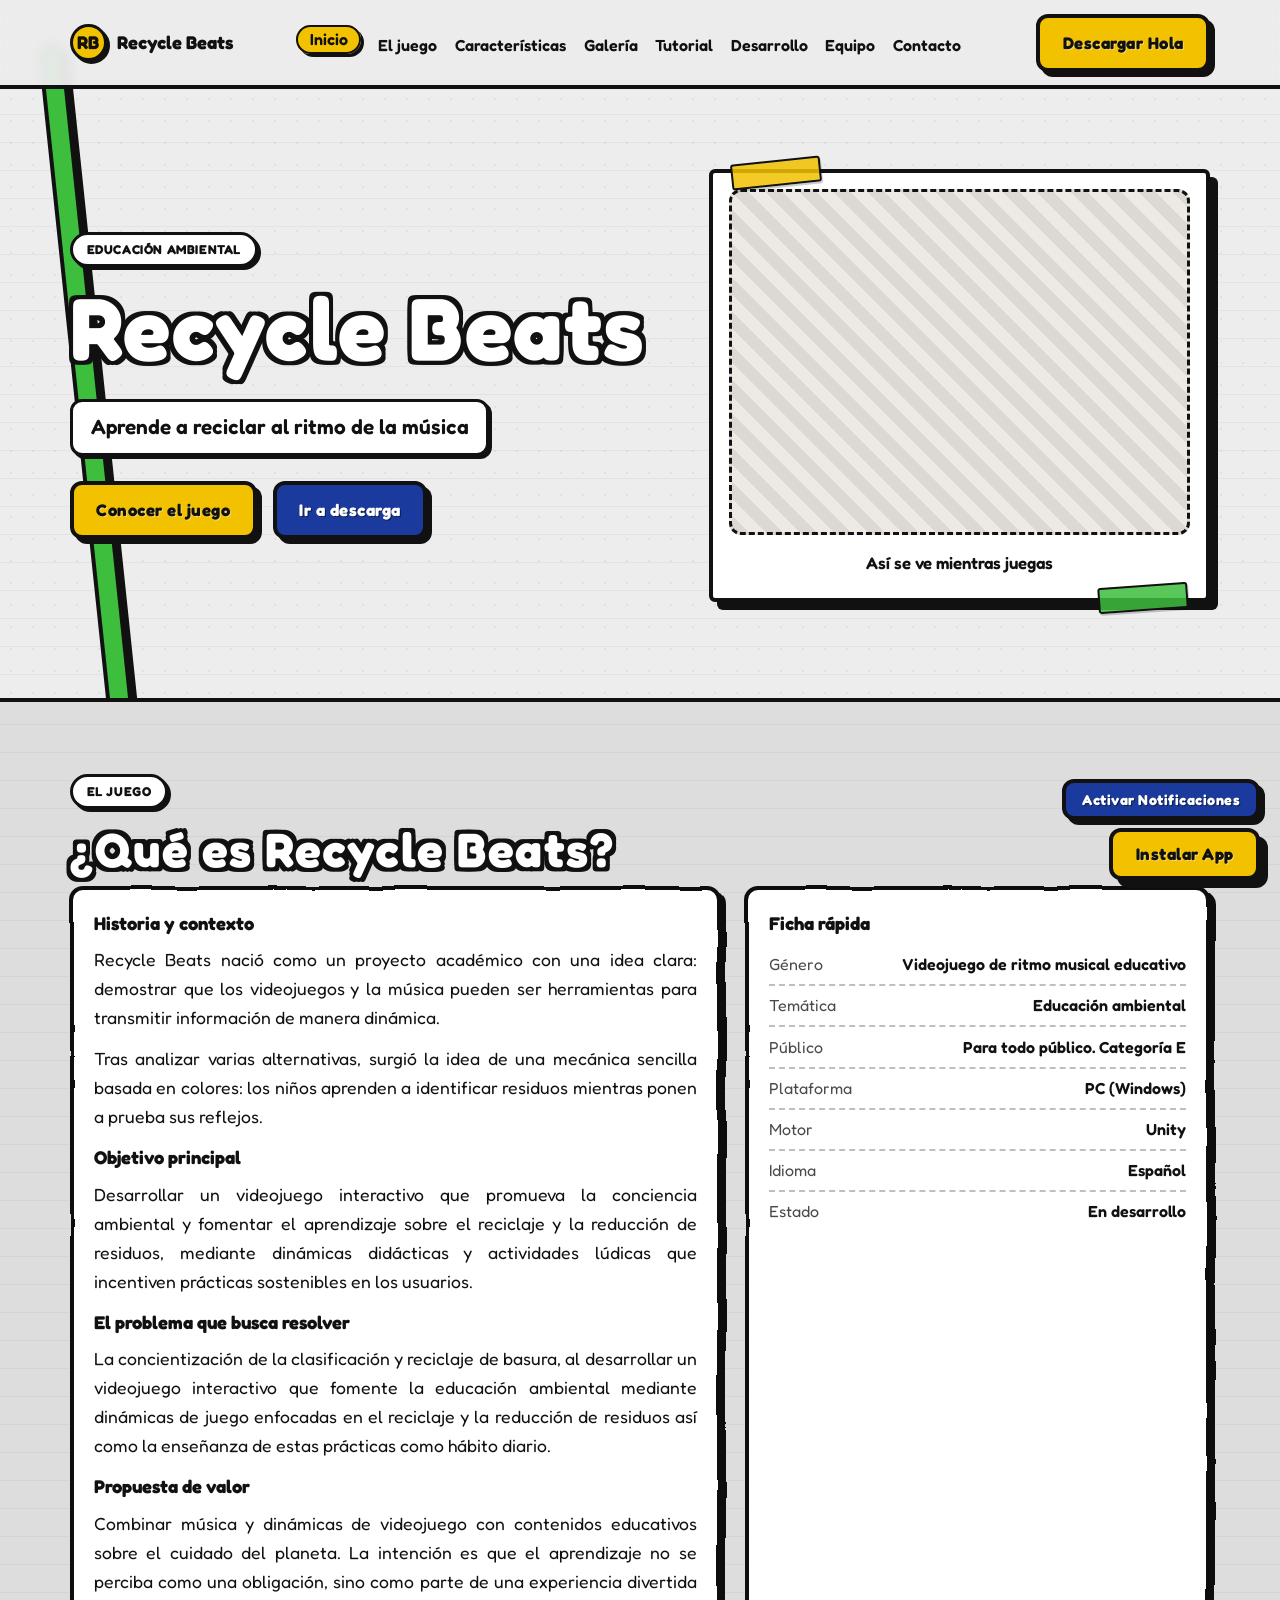
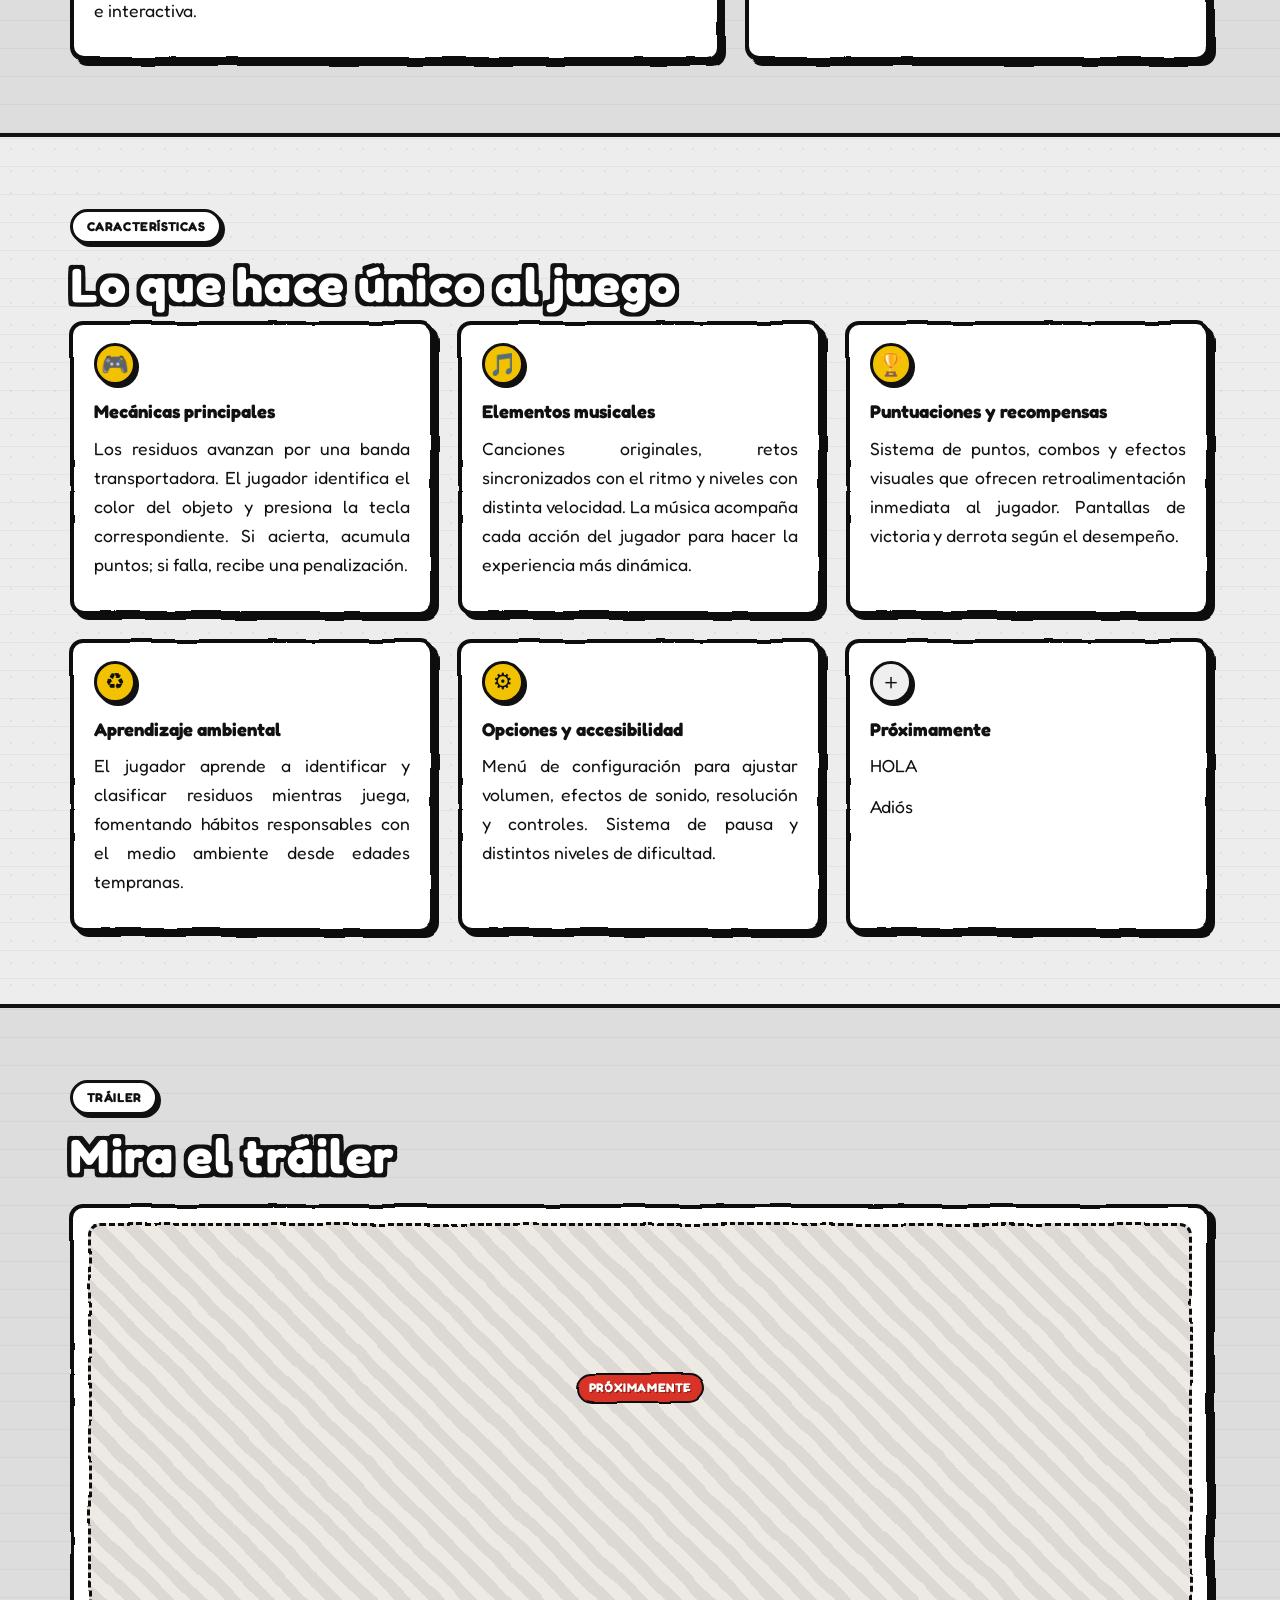
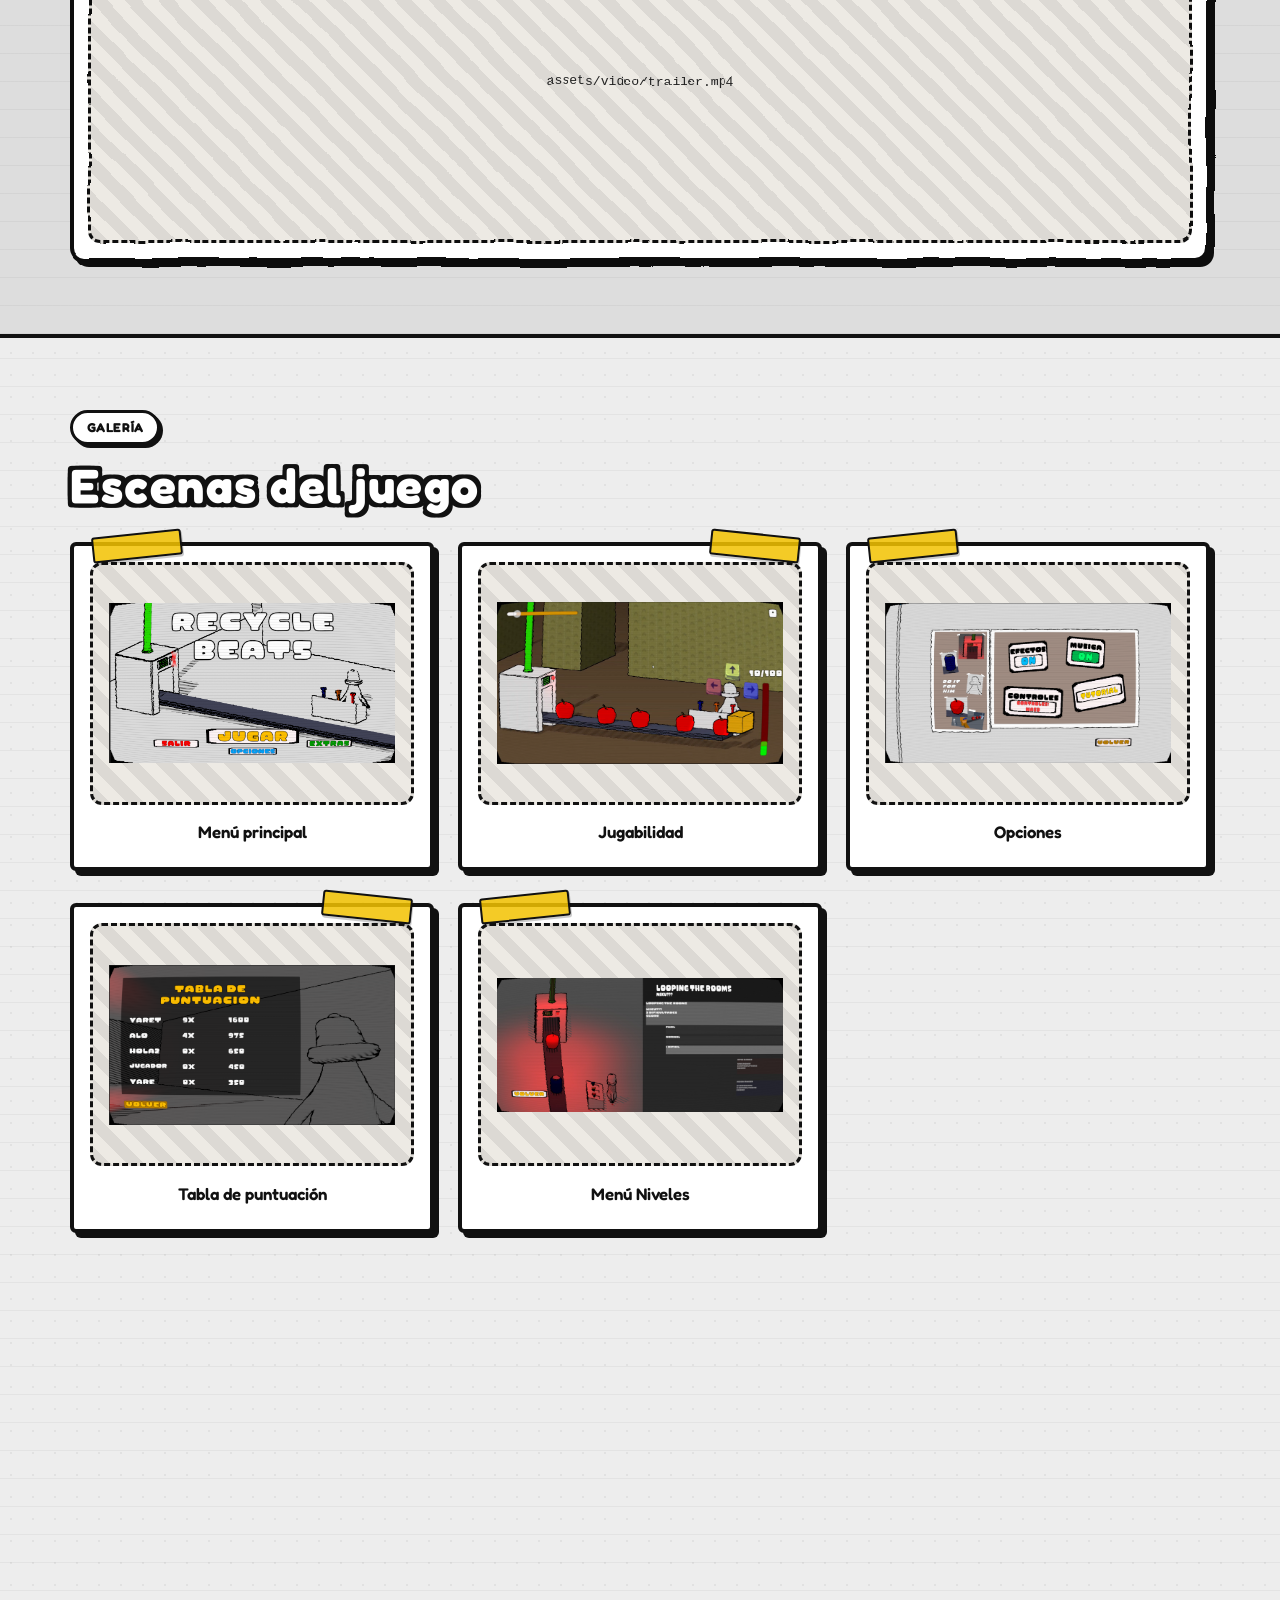
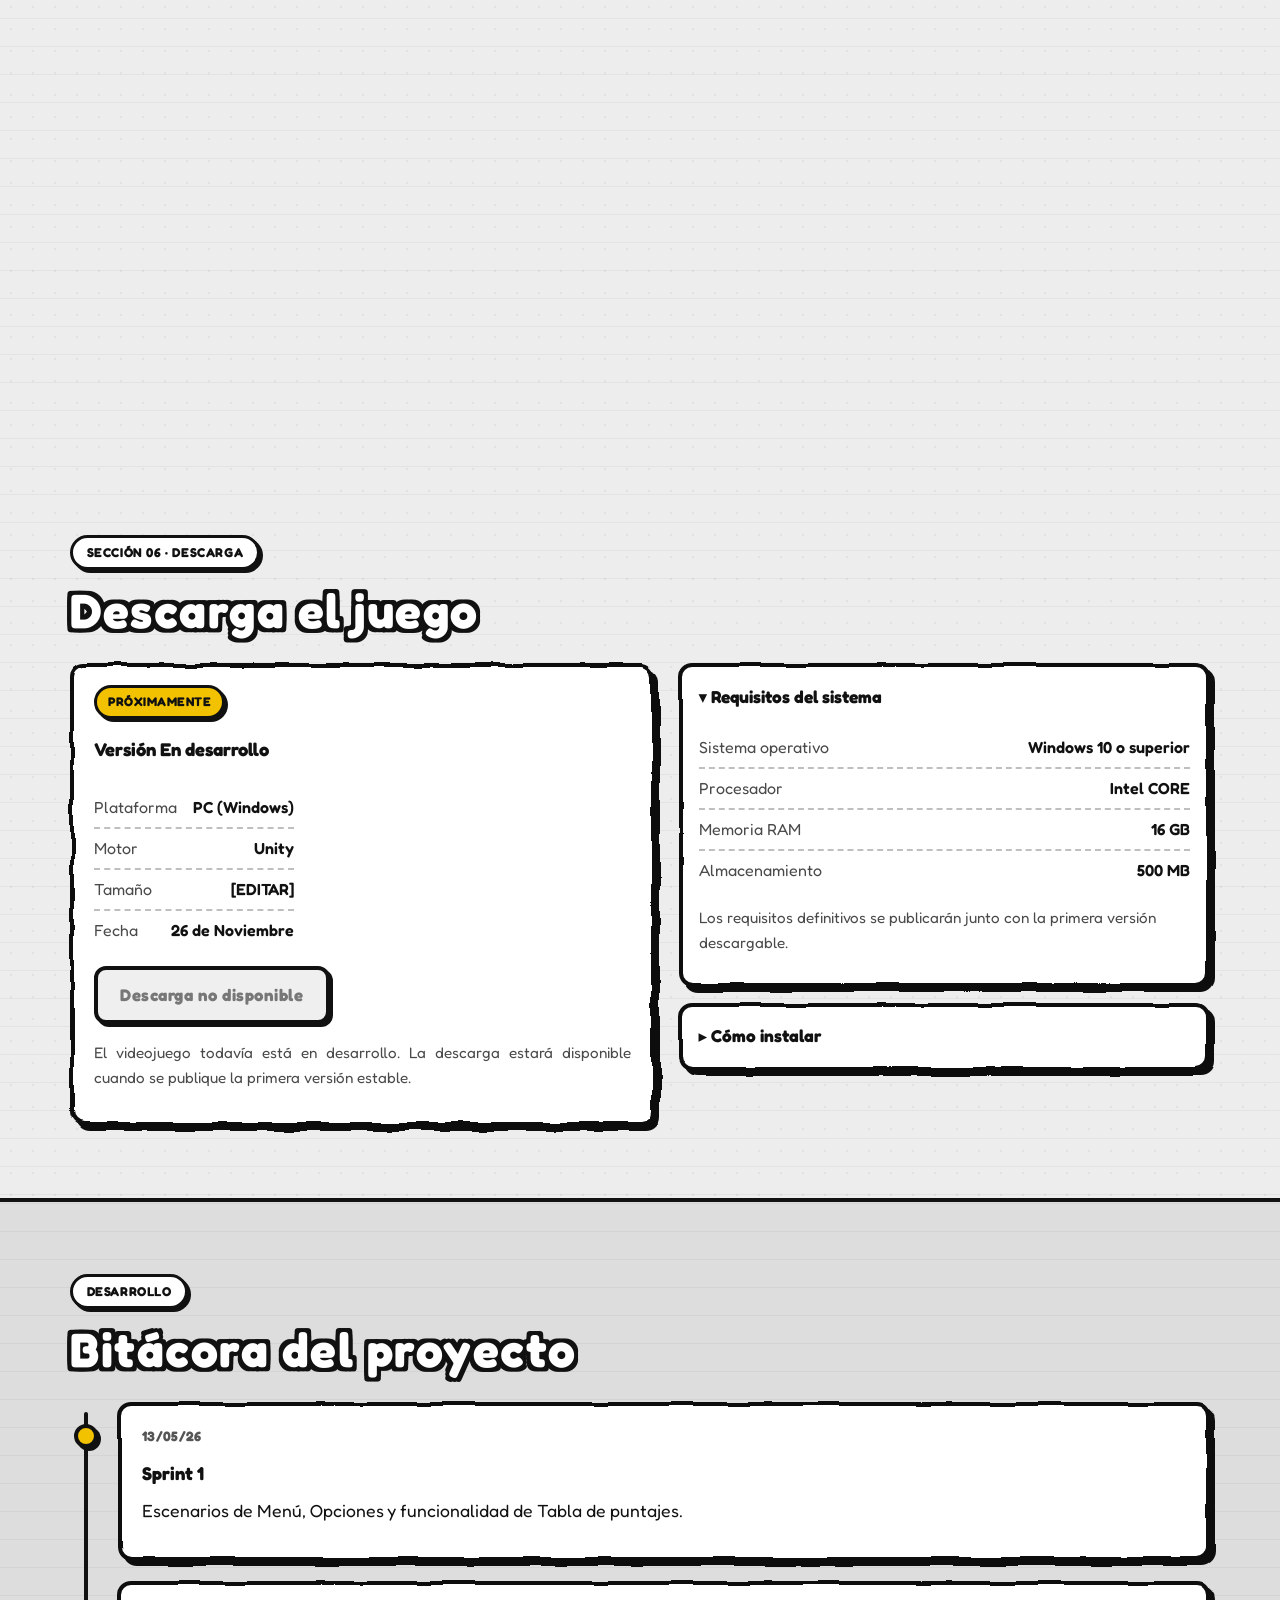
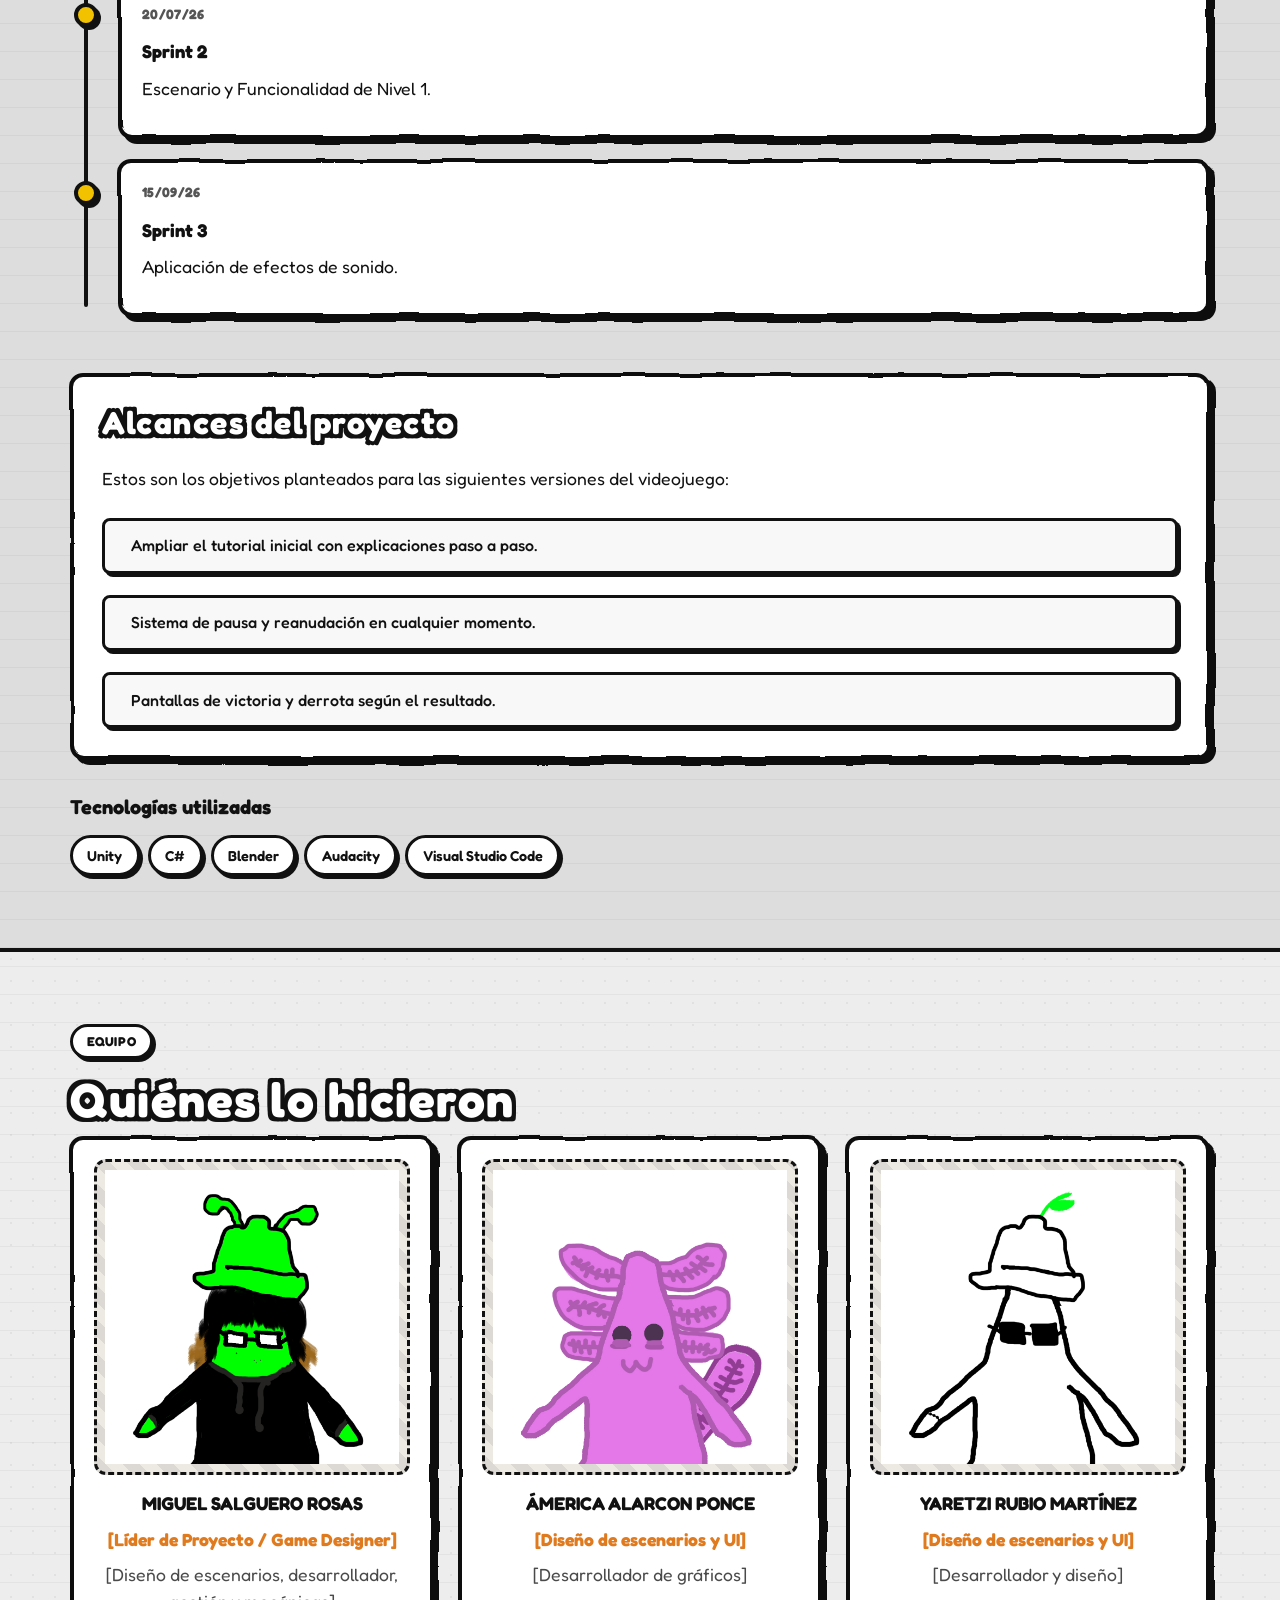
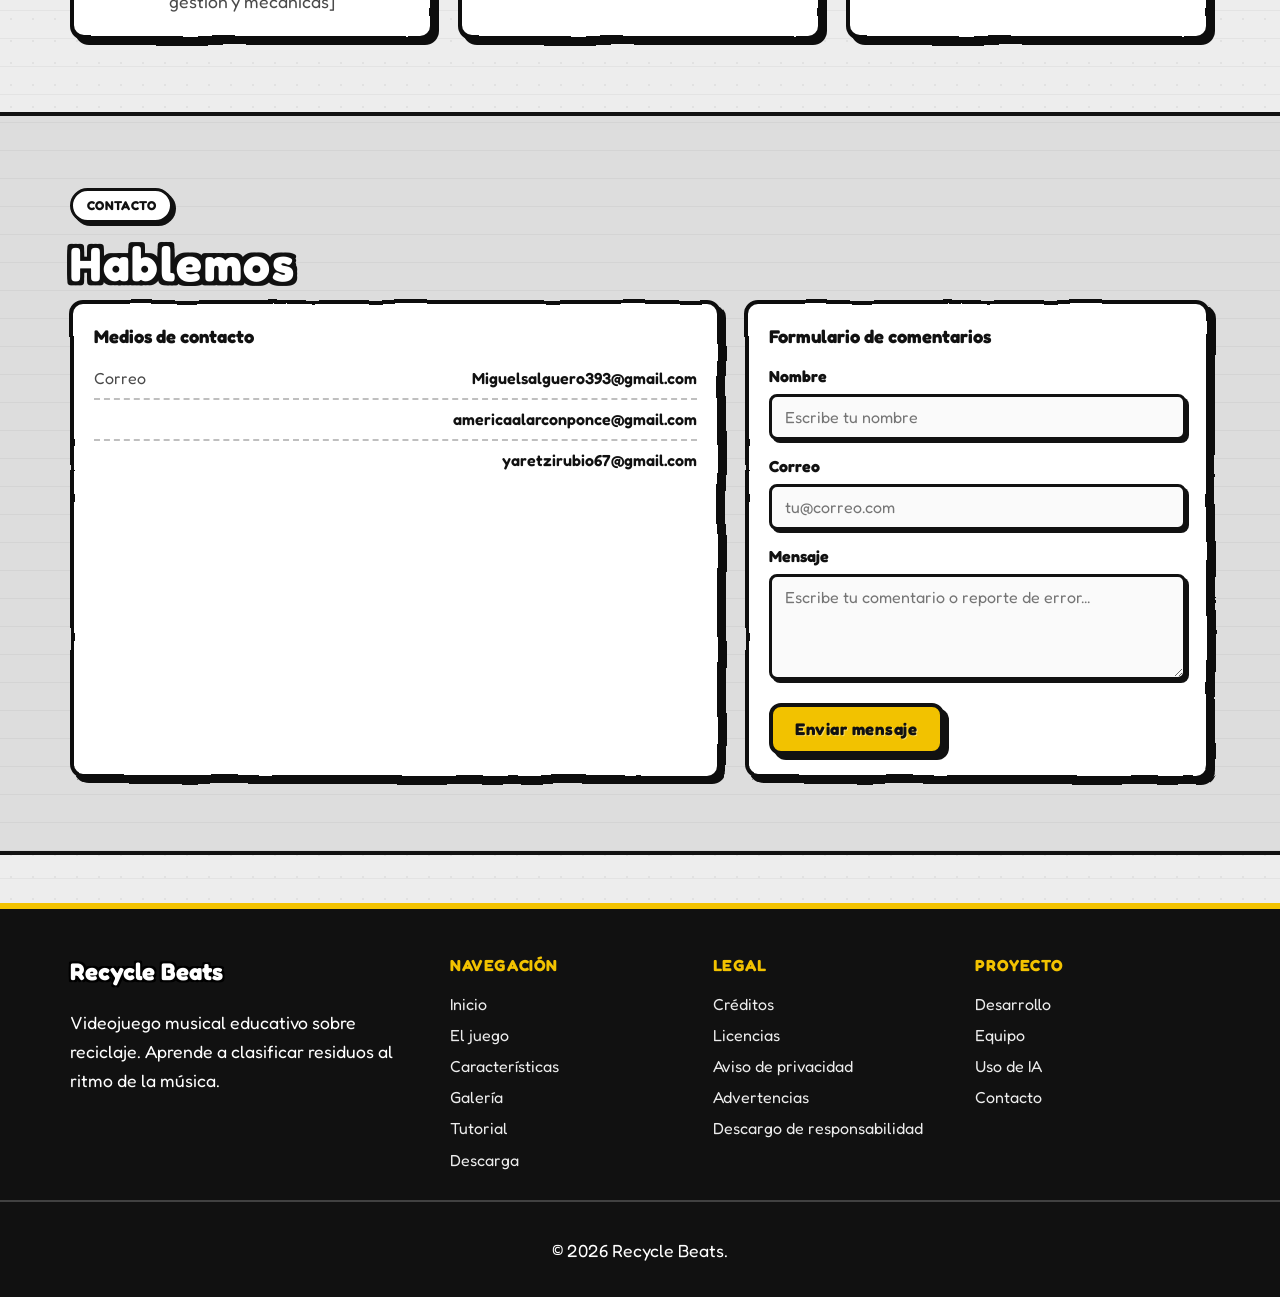
==== commit e9c27120: "IC" ====
--- a/index.html
+++ b/index.html
@@ -71,7 +71,7 @@
       </nav>
 
       <!-- Botón fuera del nav para que quede a la derecha -->
-      <a class="rb-btn rb-btn--amarillo rb-navbar__cta" href="#descarga">Descargar</a>
+      <a class="rb-btn rb-btn--amarillo rb-navbar__cta" href="#descarga">Descargar Hola</a>
     </div>
   </header>
 
@@ -368,7 +368,7 @@
               <li><span>Plataforma</span><strong>PC (Windows)</strong></li>
               <li><span>Motor</span><strong>Unity</strong></li>
               <li><span>Tamaño</span><strong>[EDITAR]</strong></li>
-              <li><span>Fecha</span><strong>[EDITAR]</strong></li>
+              <li><span>Fecha</span><strong>26 de Noviembre</strong></li>
             </ul>
             <span class="rb-btn rb-btn--disabled" aria-disabled="true" role="link">
               Descarga no disponible
@@ -384,10 +384,10 @@
               <summary>Requisitos del sistema</summary>
               <ul class="rb-factsheet">
                 <li><span>Sistema operativo</span><strong>Windows 10 o superior</strong></li>
-                <li><span>Procesador</span><strong>Intel CORE i5</strong></li>
+                <li><span>Procesador</span><strong>Intel CORE</strong></li>
                 <li><span>Memoria RAM</span><strong>16 GB</strong></li>
                 <li><span>Almacenamiento</span><strong>500 MB</strong></li>
-                <li><span>Gráficos</span><strong>[EDITAR]</strong></li>
+                
               </ul>
               <p class="rb-muted">
                 Los requisitos definitivos se publicarán junto con la primera versión descargable.
@@ -516,8 +516,6 @@
               <li><span>Correo</span><strong data-editable="contacto-email">Miguelsalguero393@gmail.com</strong></li>
               <li><span></span><strong data-editable="contacto-email">americaalarconponce@gmail.com</strong></li>
               <li><span></span><strong data-editable="contacto-email">yaretzirubio67@gmail.com</strong></li>
-
-              <li><span>Redes</span><strong data-editable="contacto-redes">[EDITAR]</strong></li>
             </ul>
           </div>
 
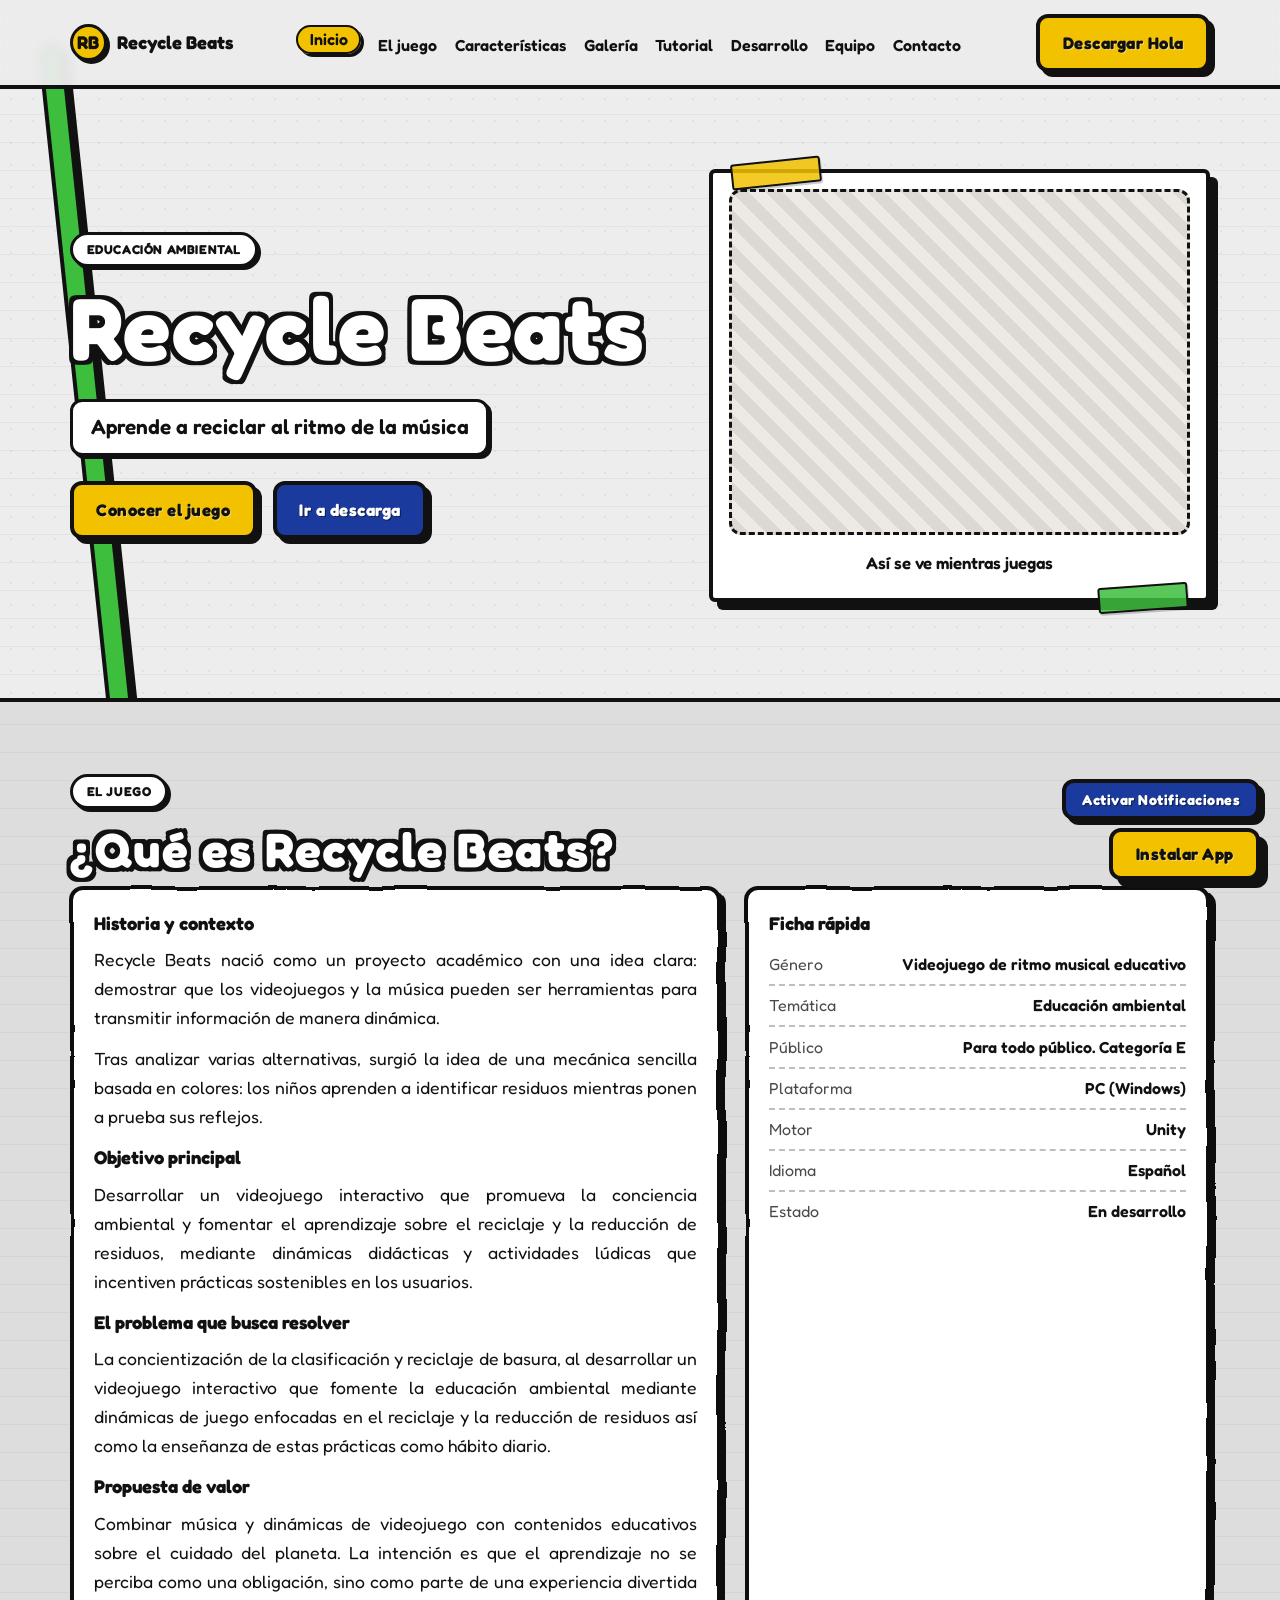
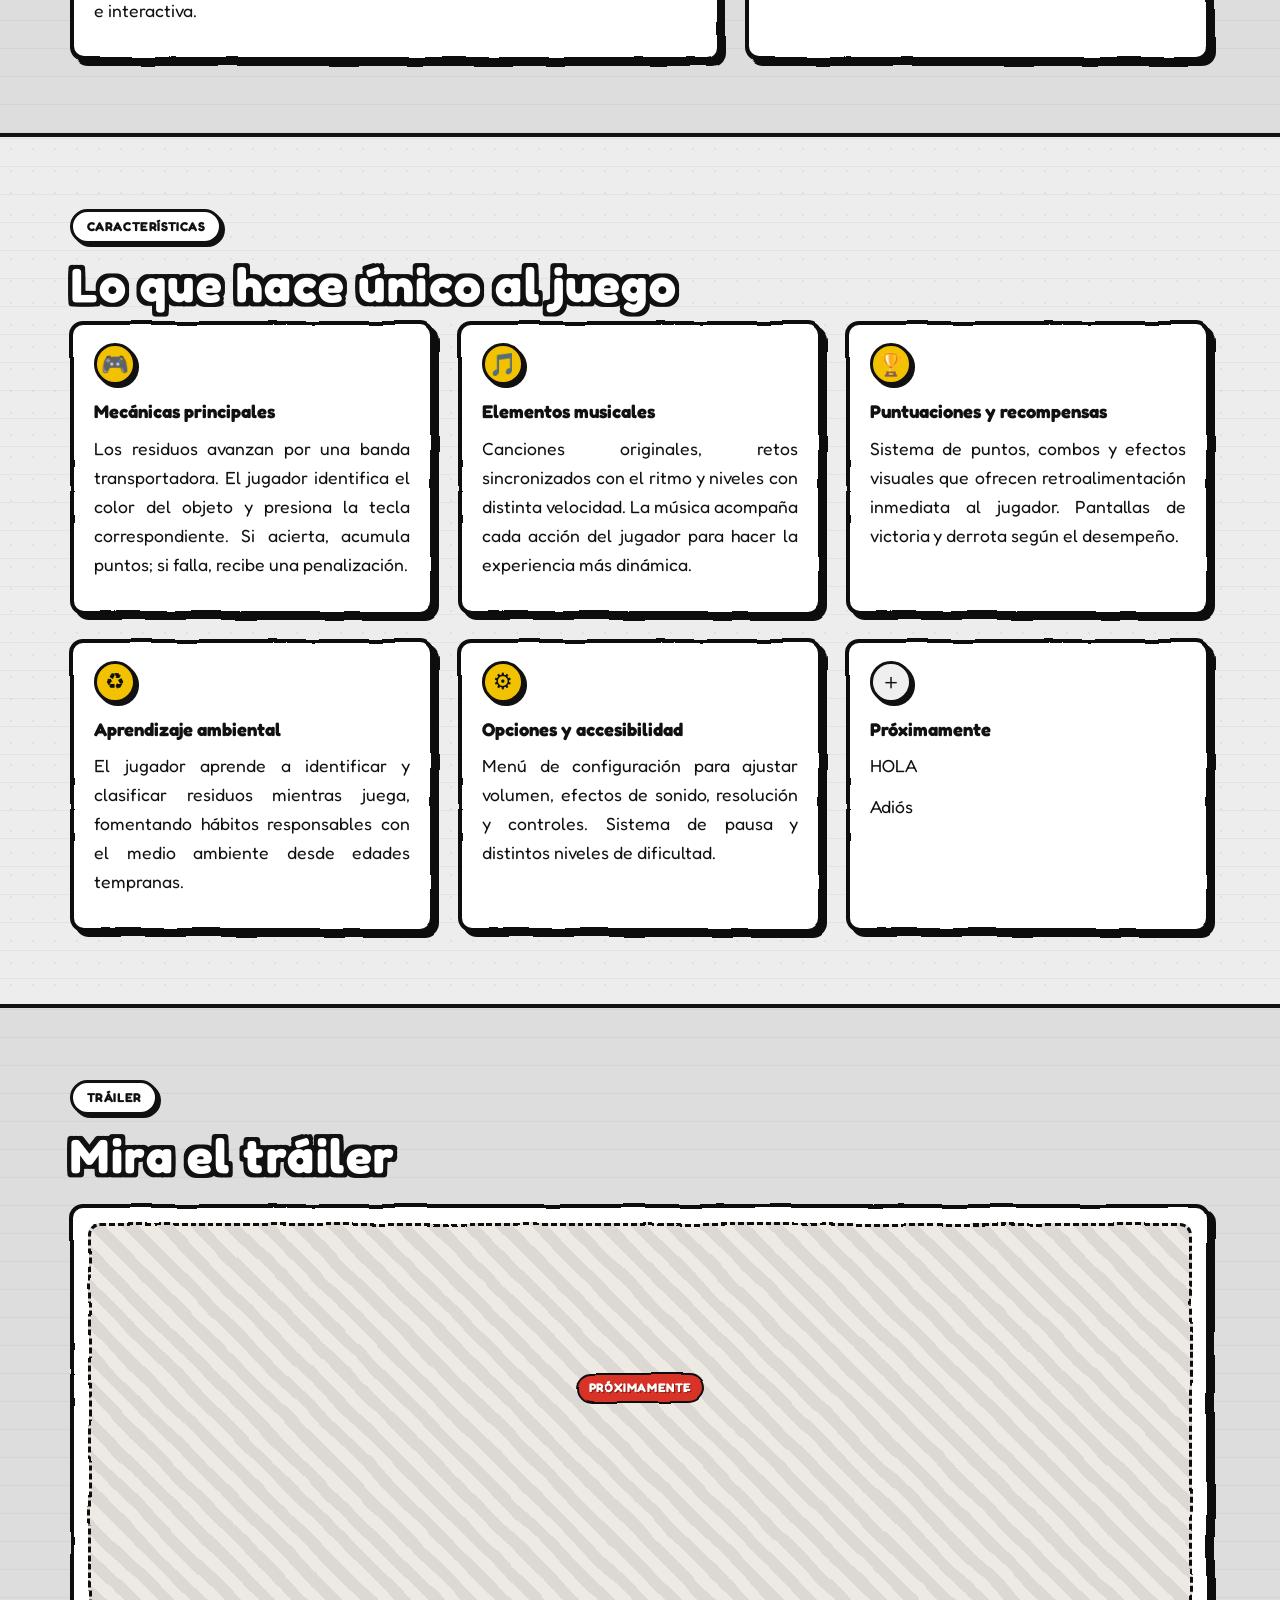
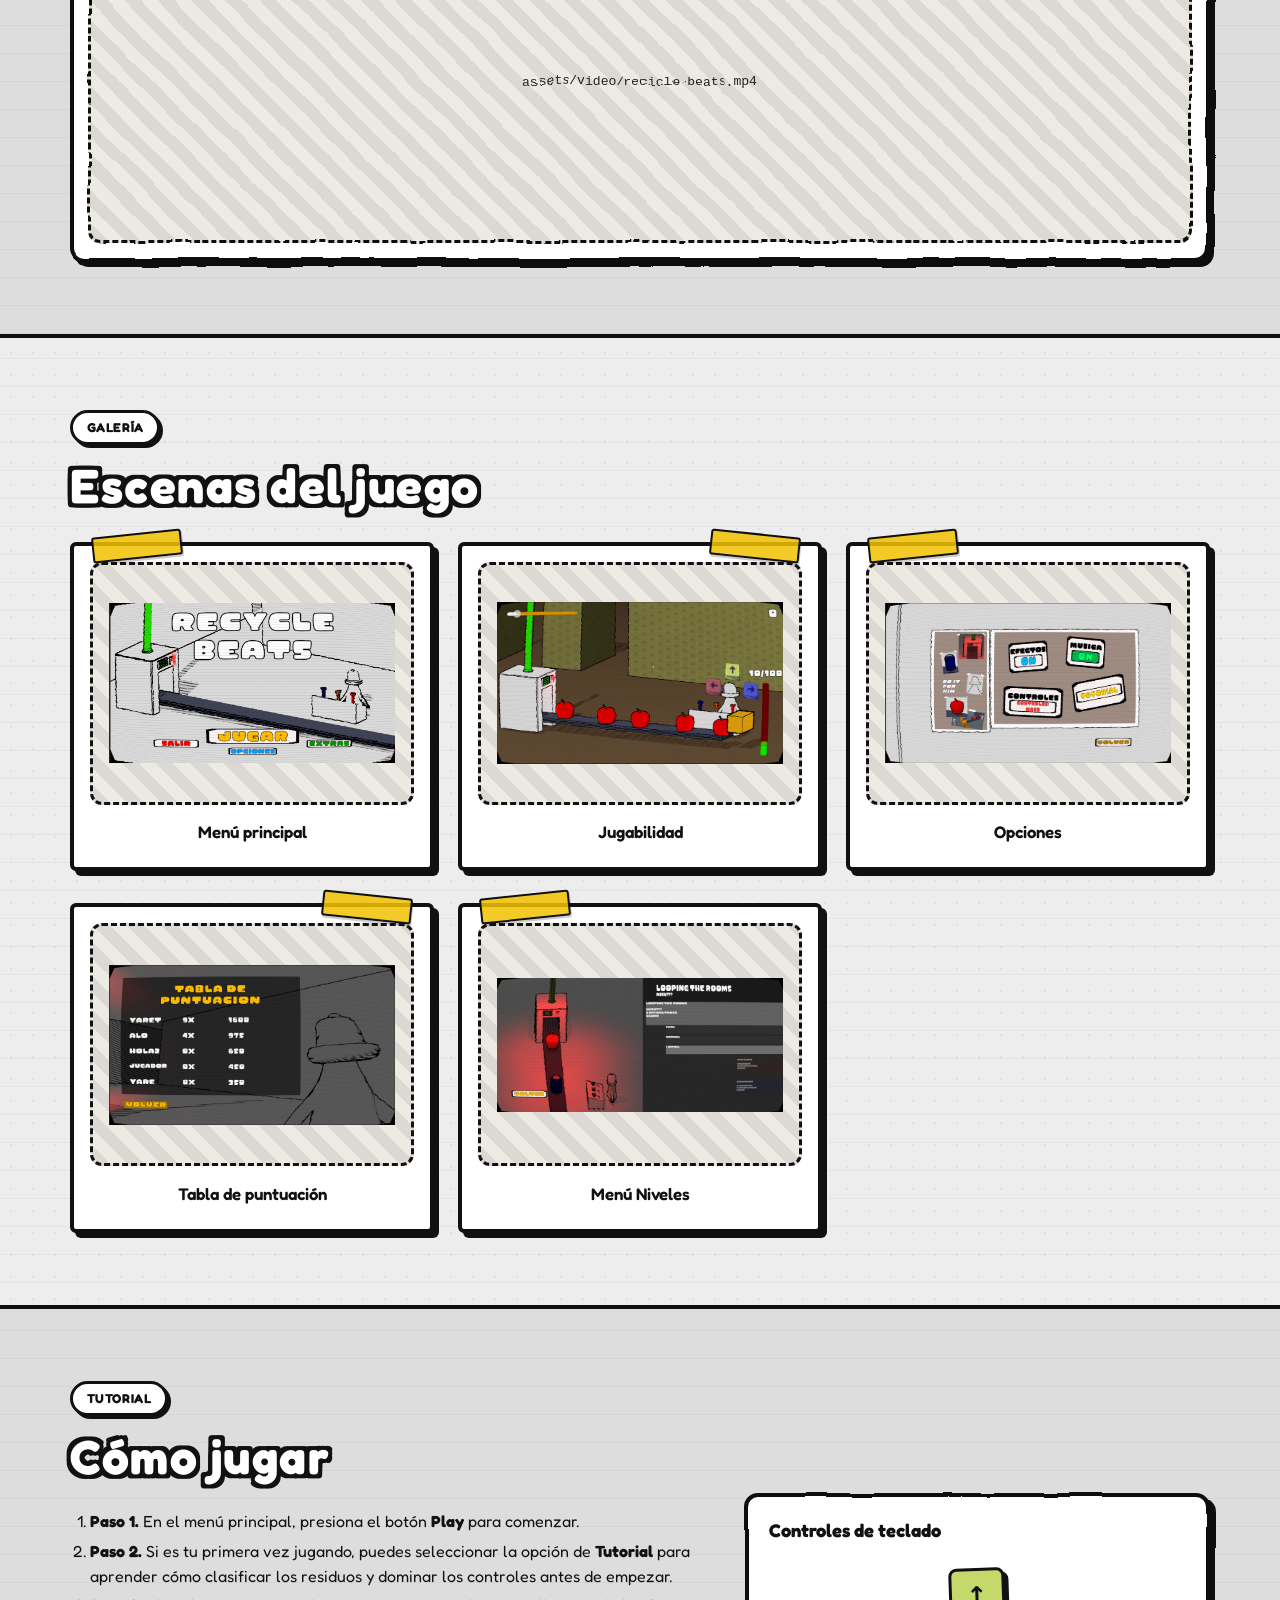
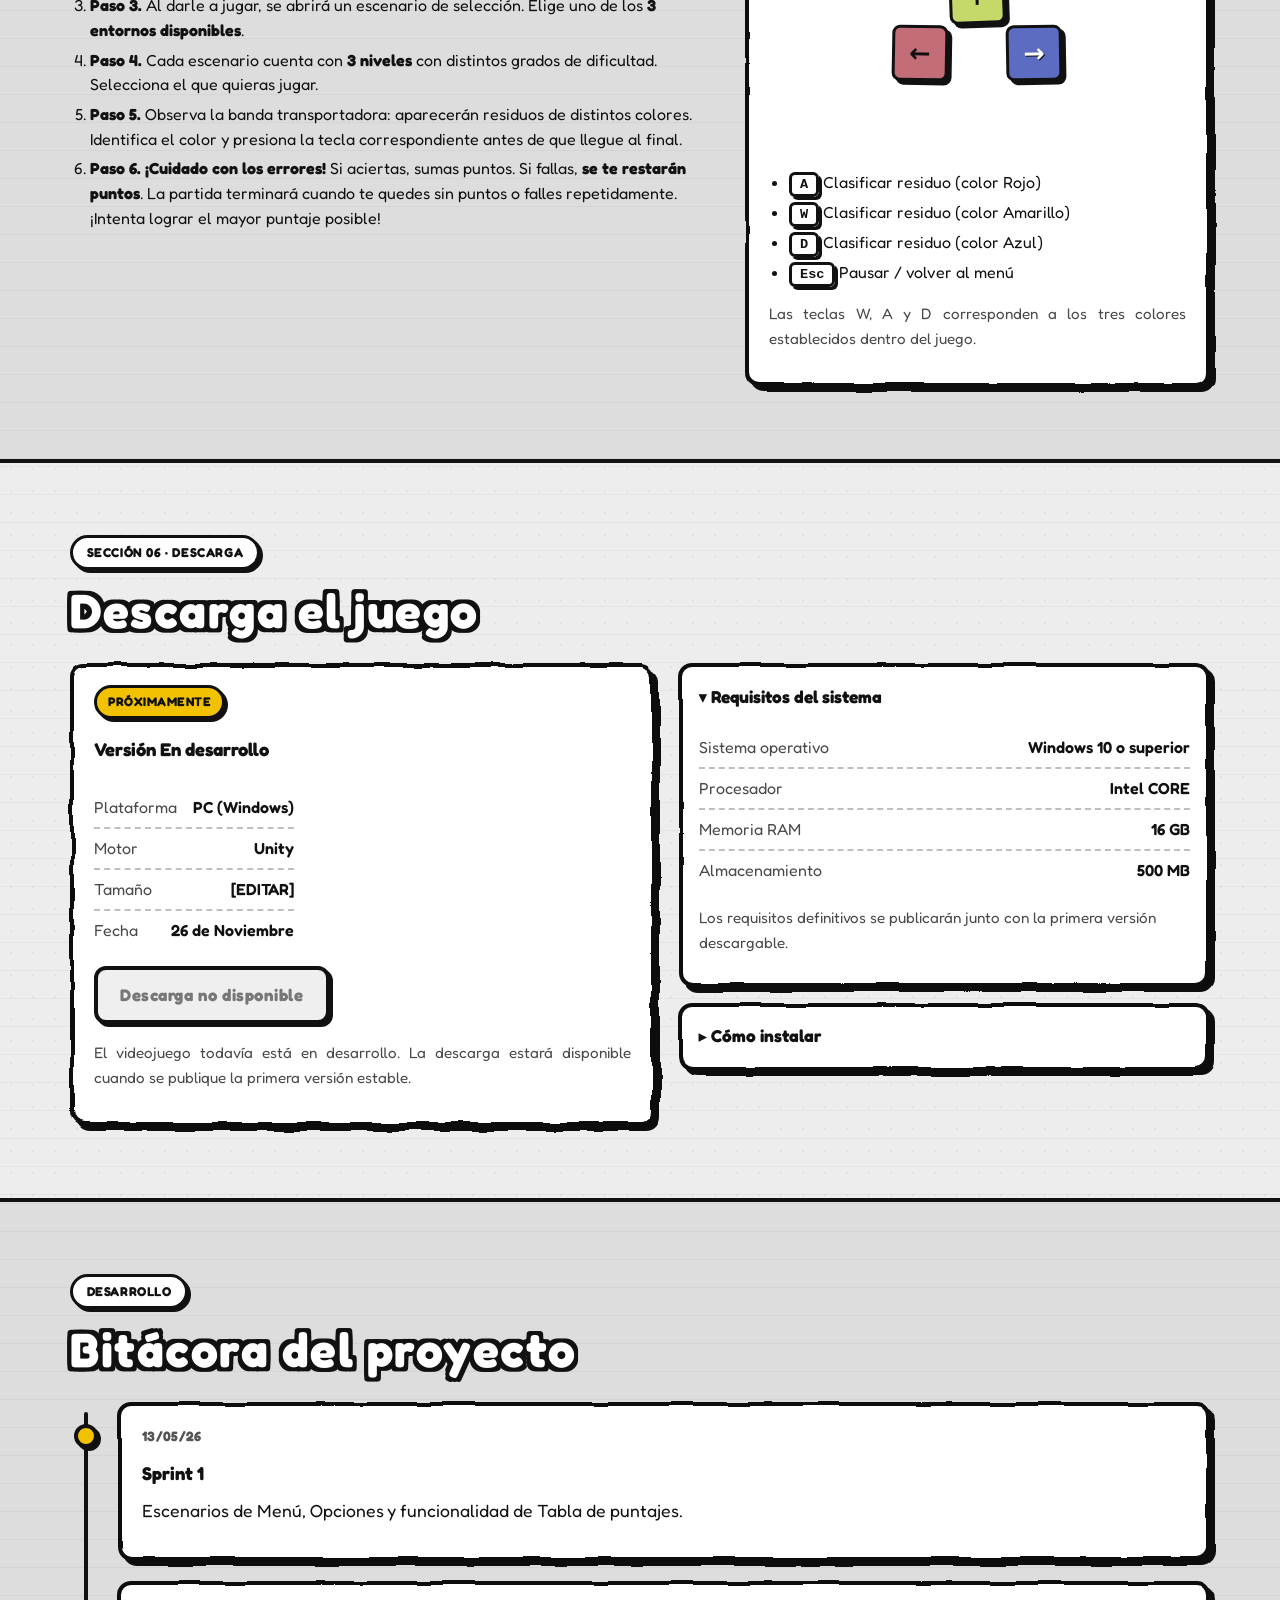
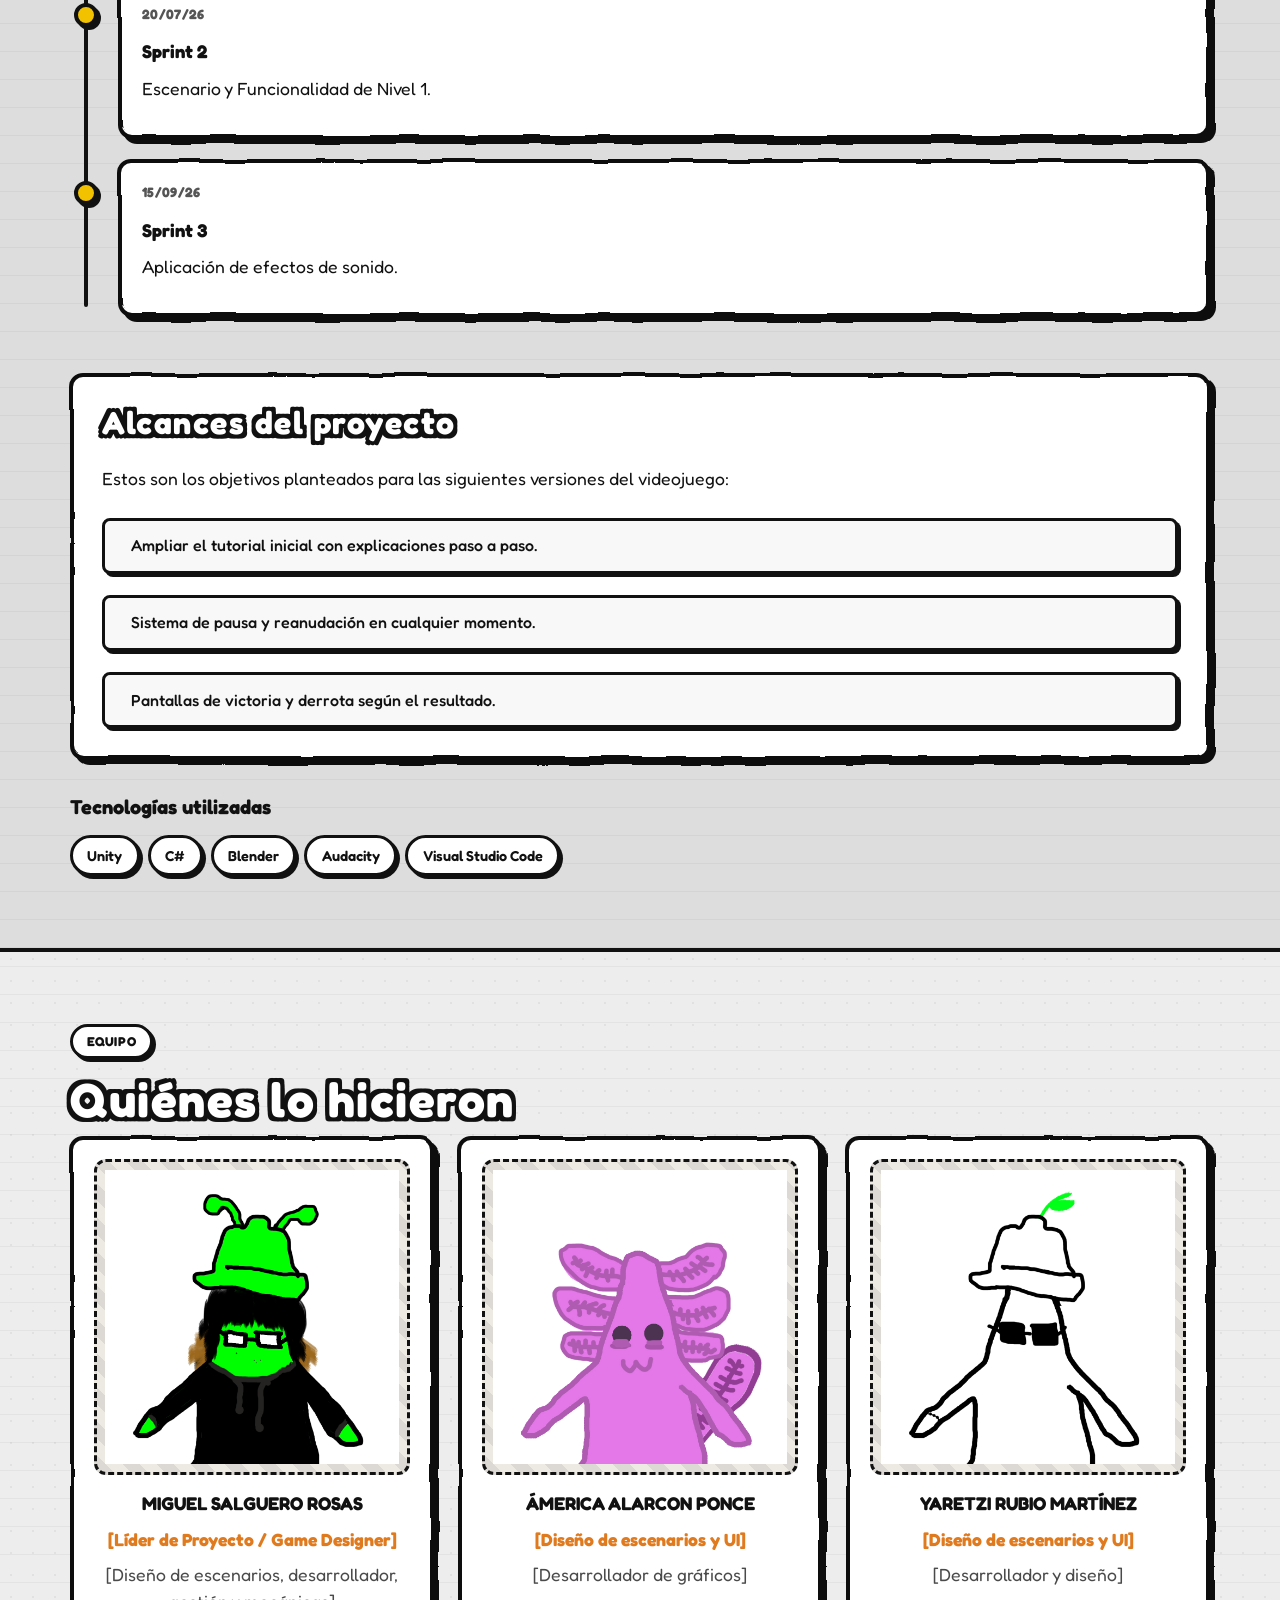
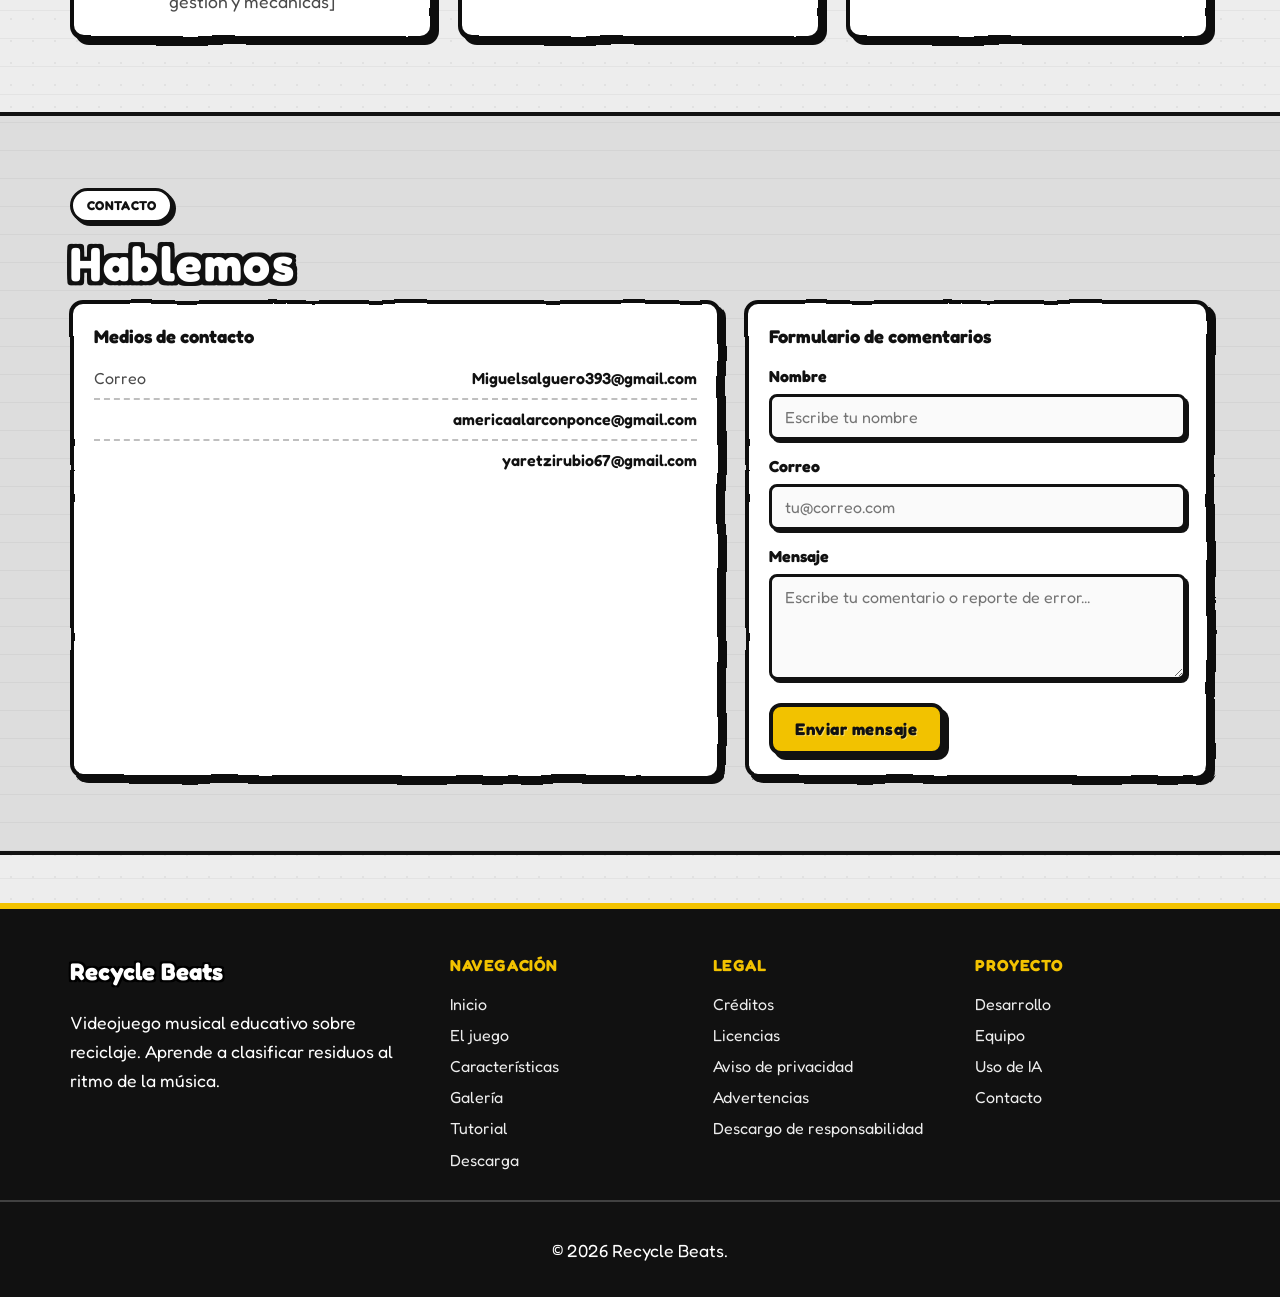
==== commit af5386e7: "Video" ====
--- a/index.html
+++ b/index.html
@@ -243,9 +243,12 @@
 
         <div class="rb-video-frame rb-wobble">
           <div class="rb-placeholder rb-placeholder--video" role="img"
-               aria-label="Tráiler pendiente de publicación">
+              aria-label="Tráiler pendiente de publicación">
             <span class="rb-placeholder__tag">PRÓXIMAMENTE</span>
-            <span class="rb-placeholder__path">assets/video/trailer.mp4</span>
+            <span class="rb-placeholder__path">assets/video/recicle-beats.mp4</span>
+            <!-- Si prefieres conservar el nombre original con espacio, usa:
+            <span class="rb-placeholder__path">assets/video/Recicle%20Beats.mp4</span>
+            -->
           </div>
         </div>
       </div>
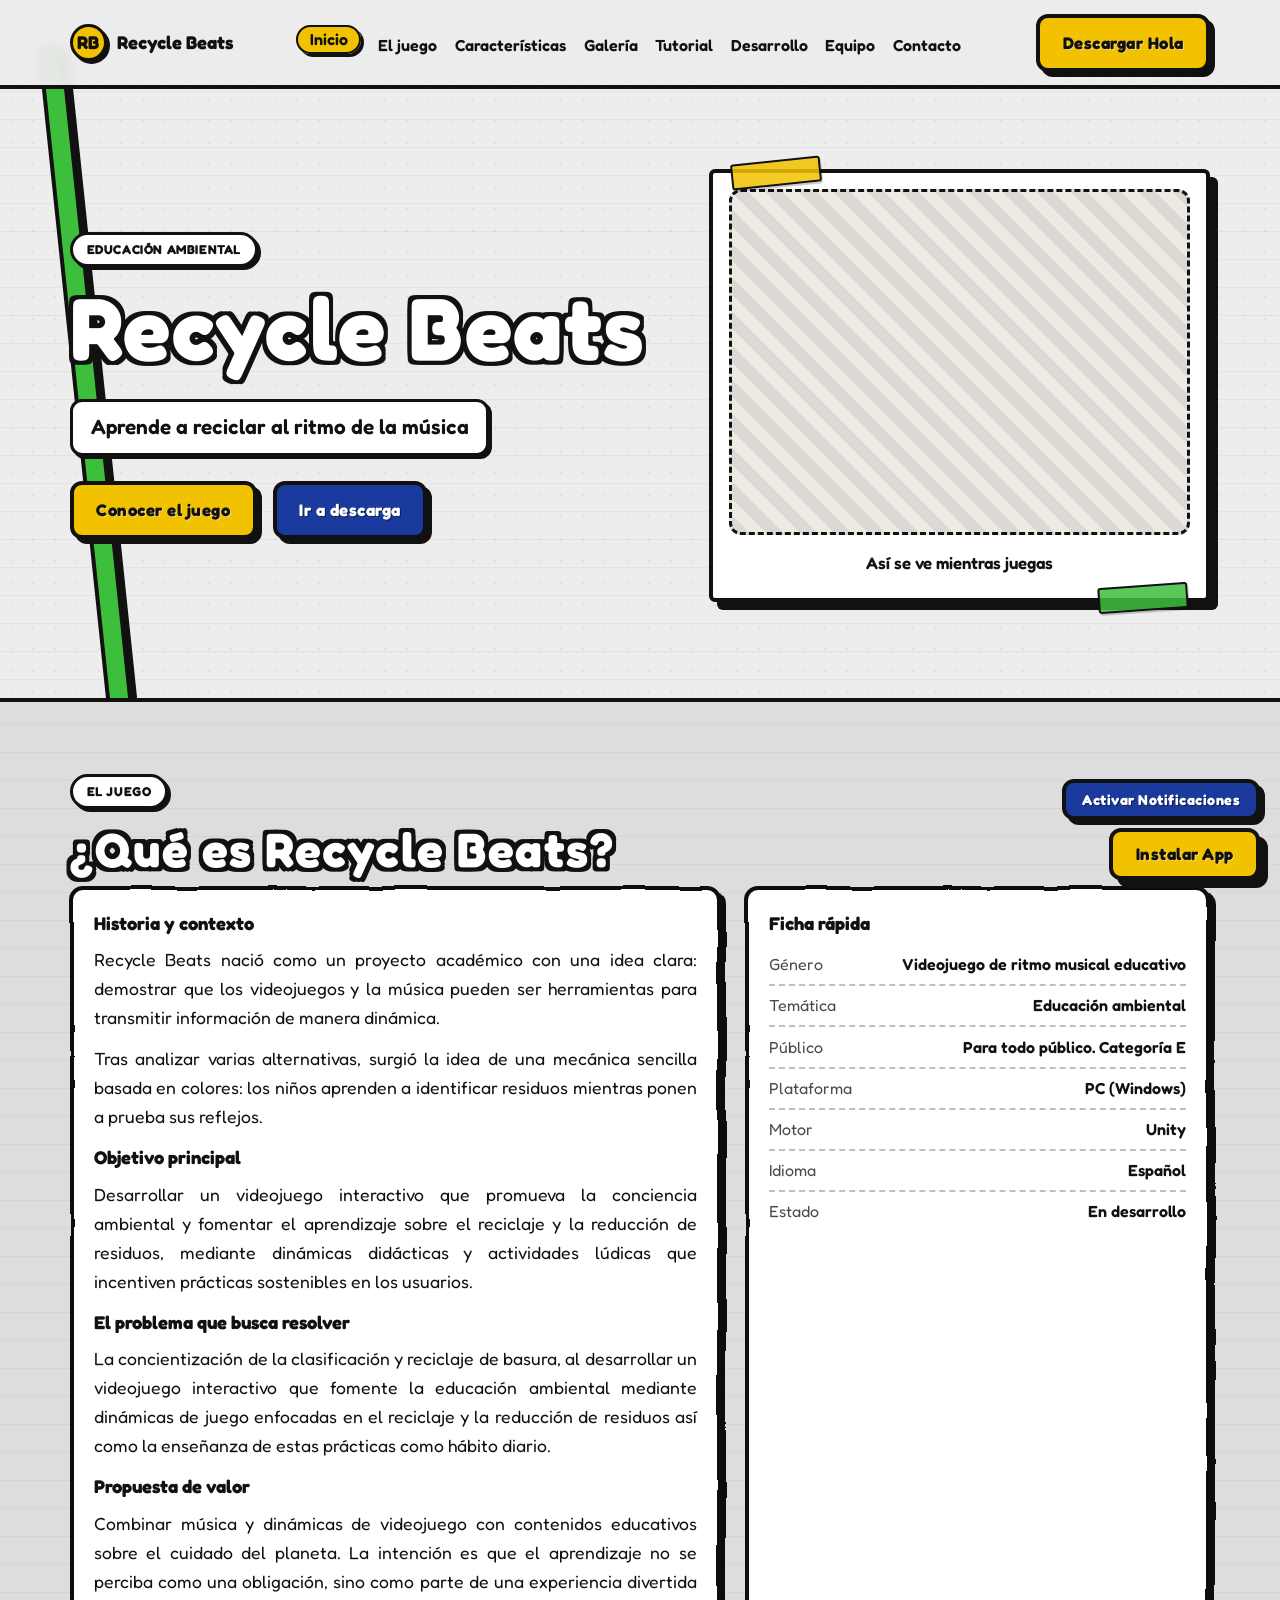
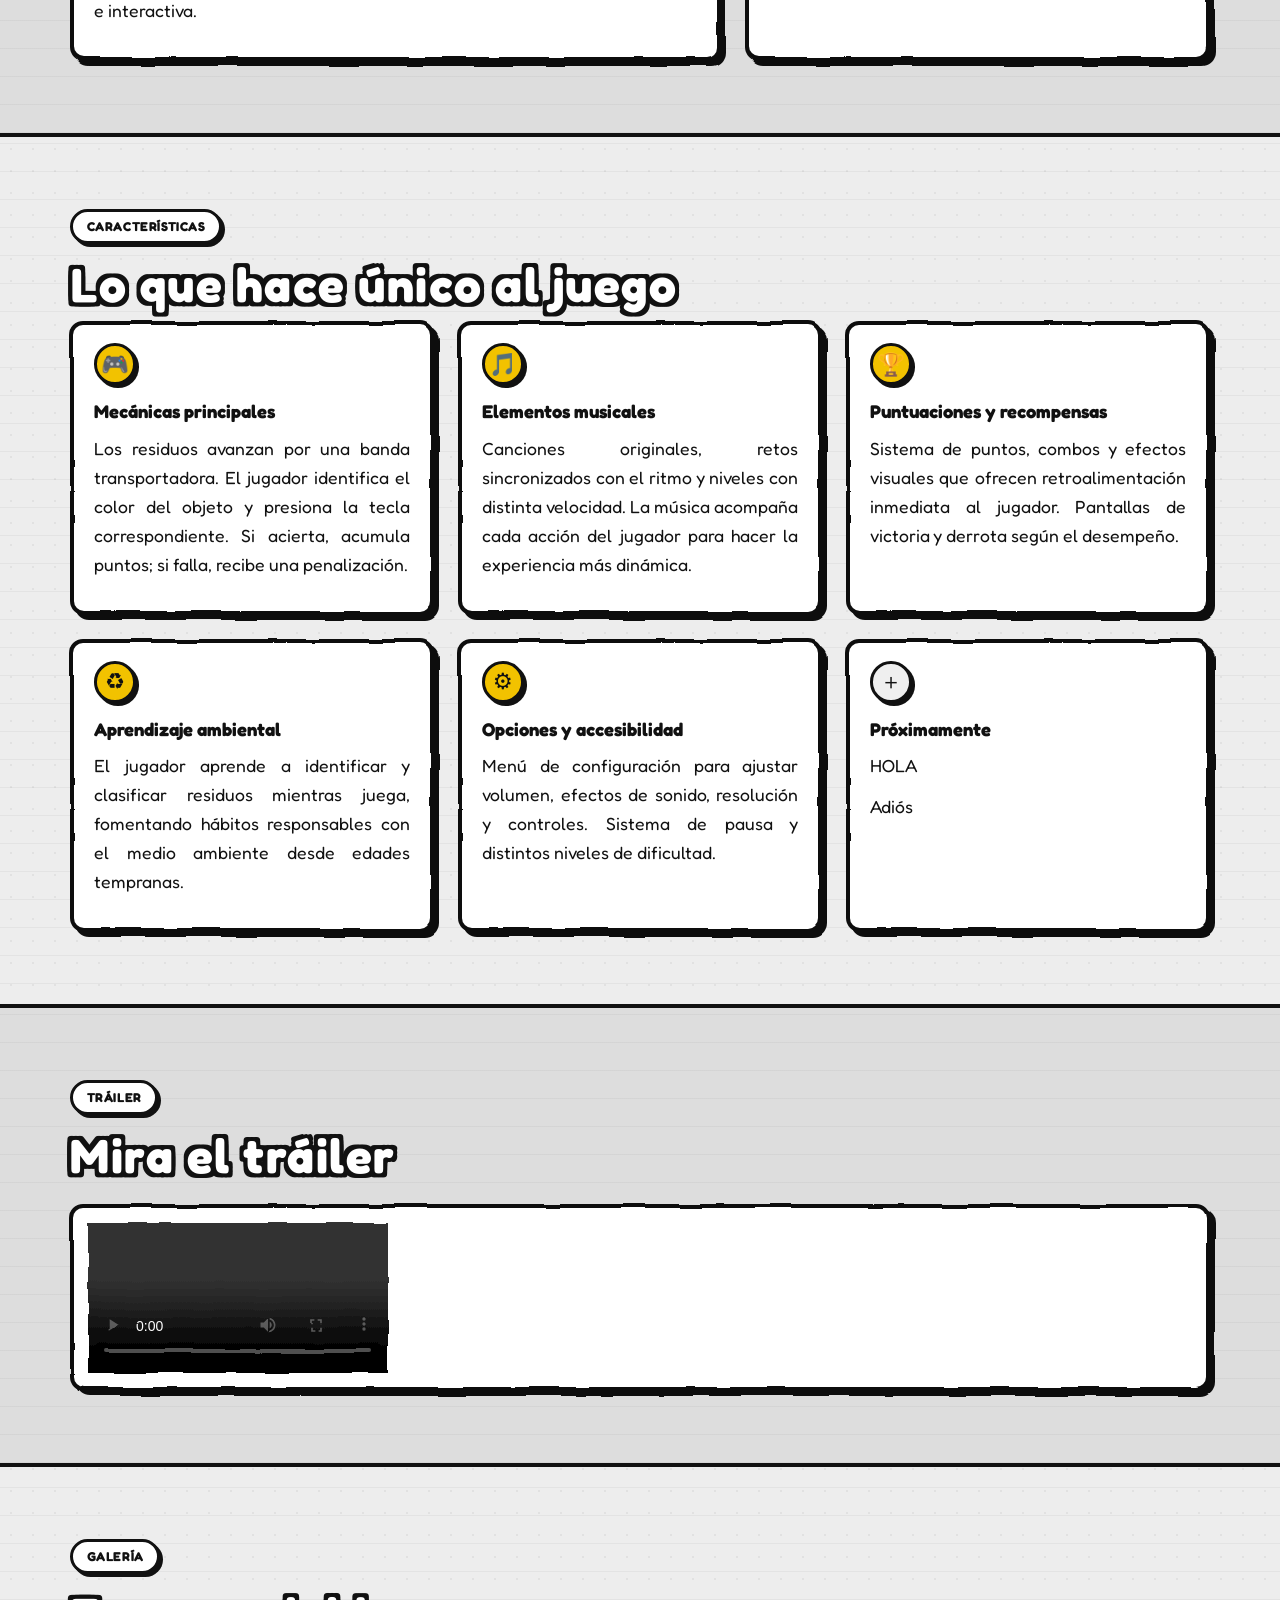
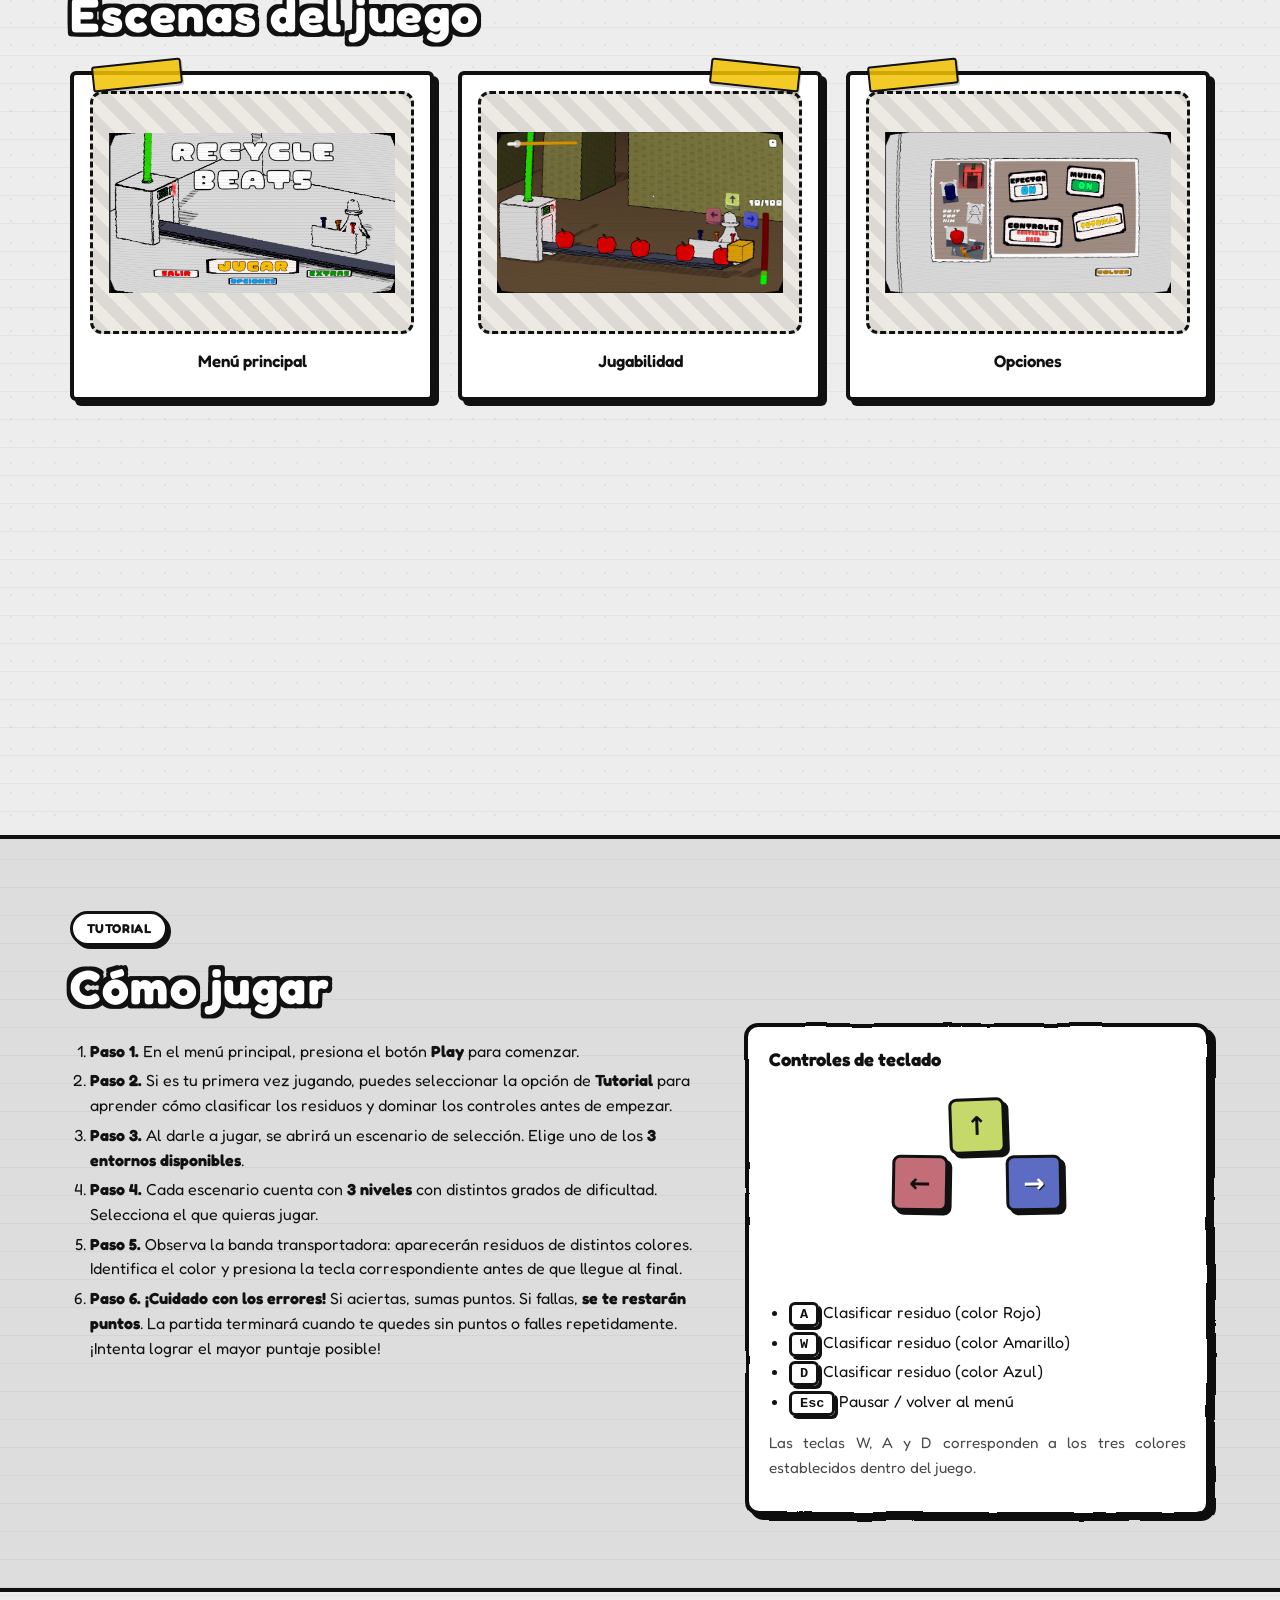
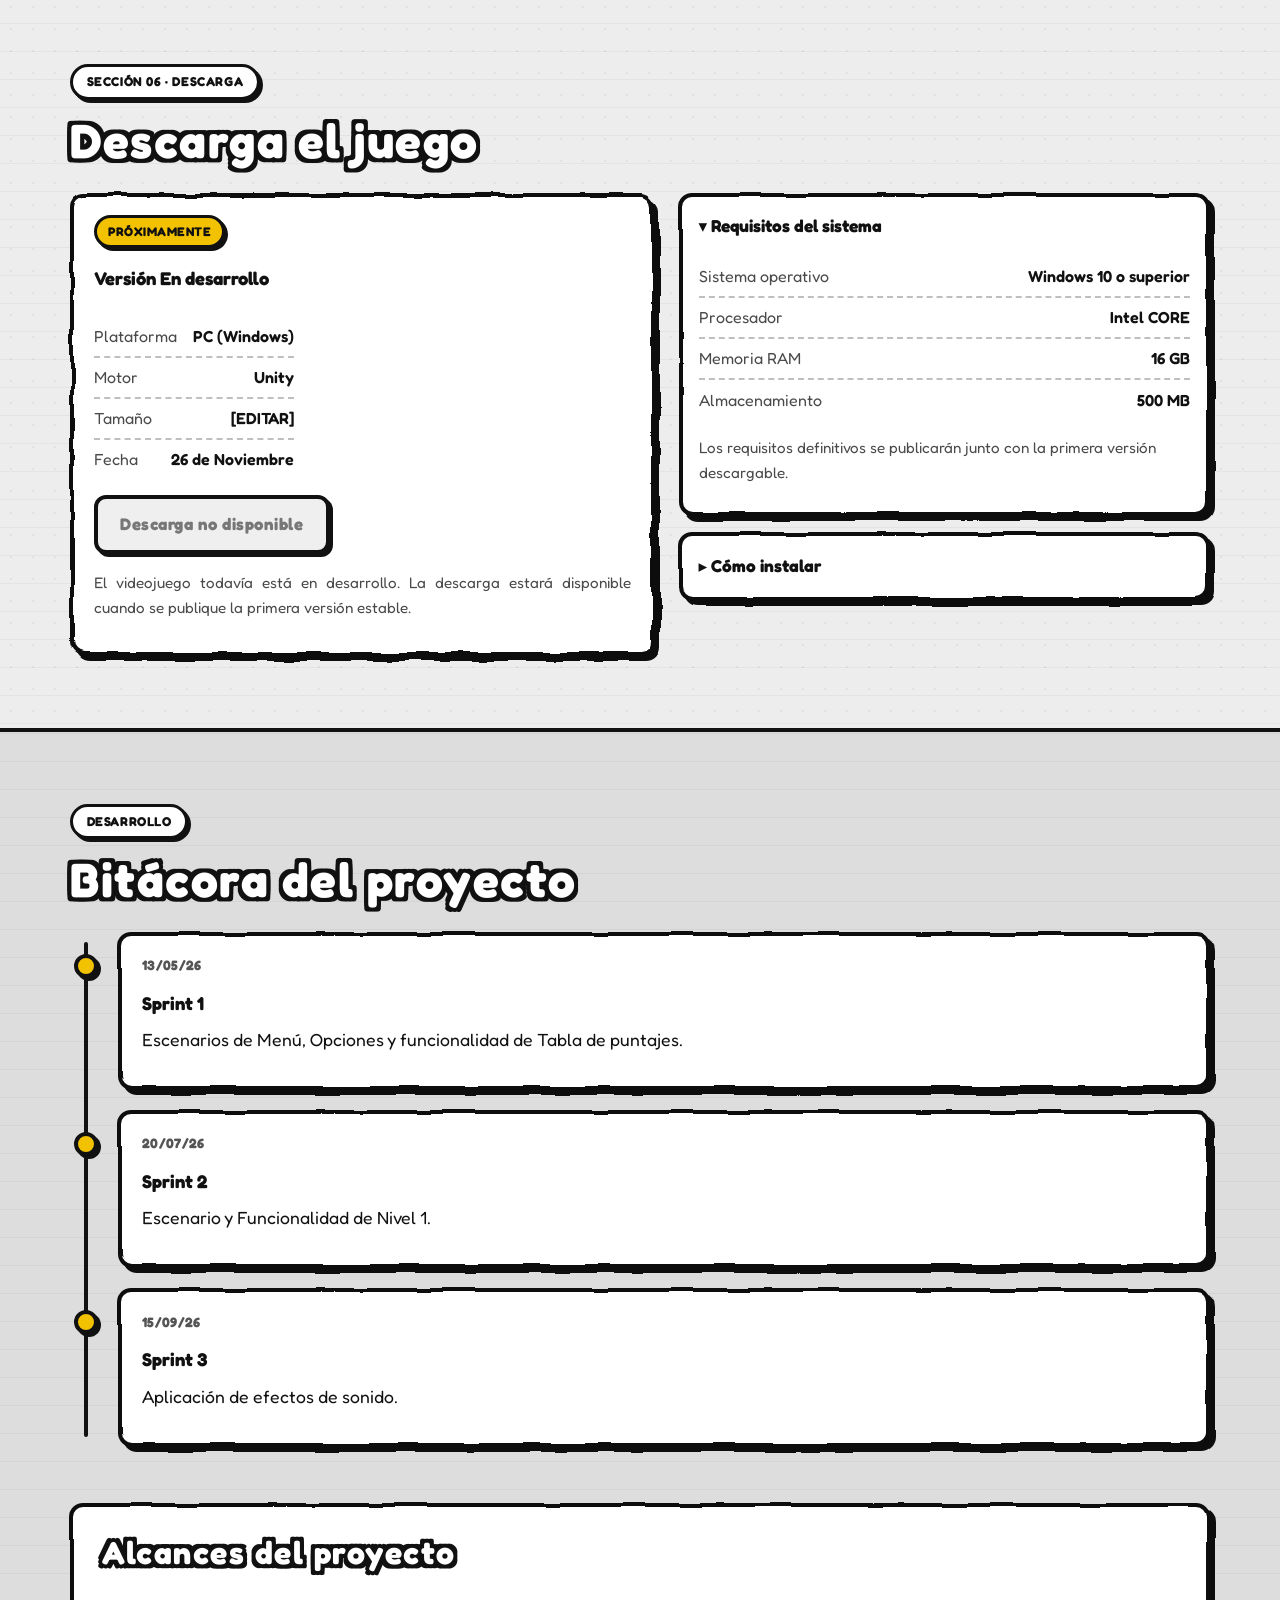
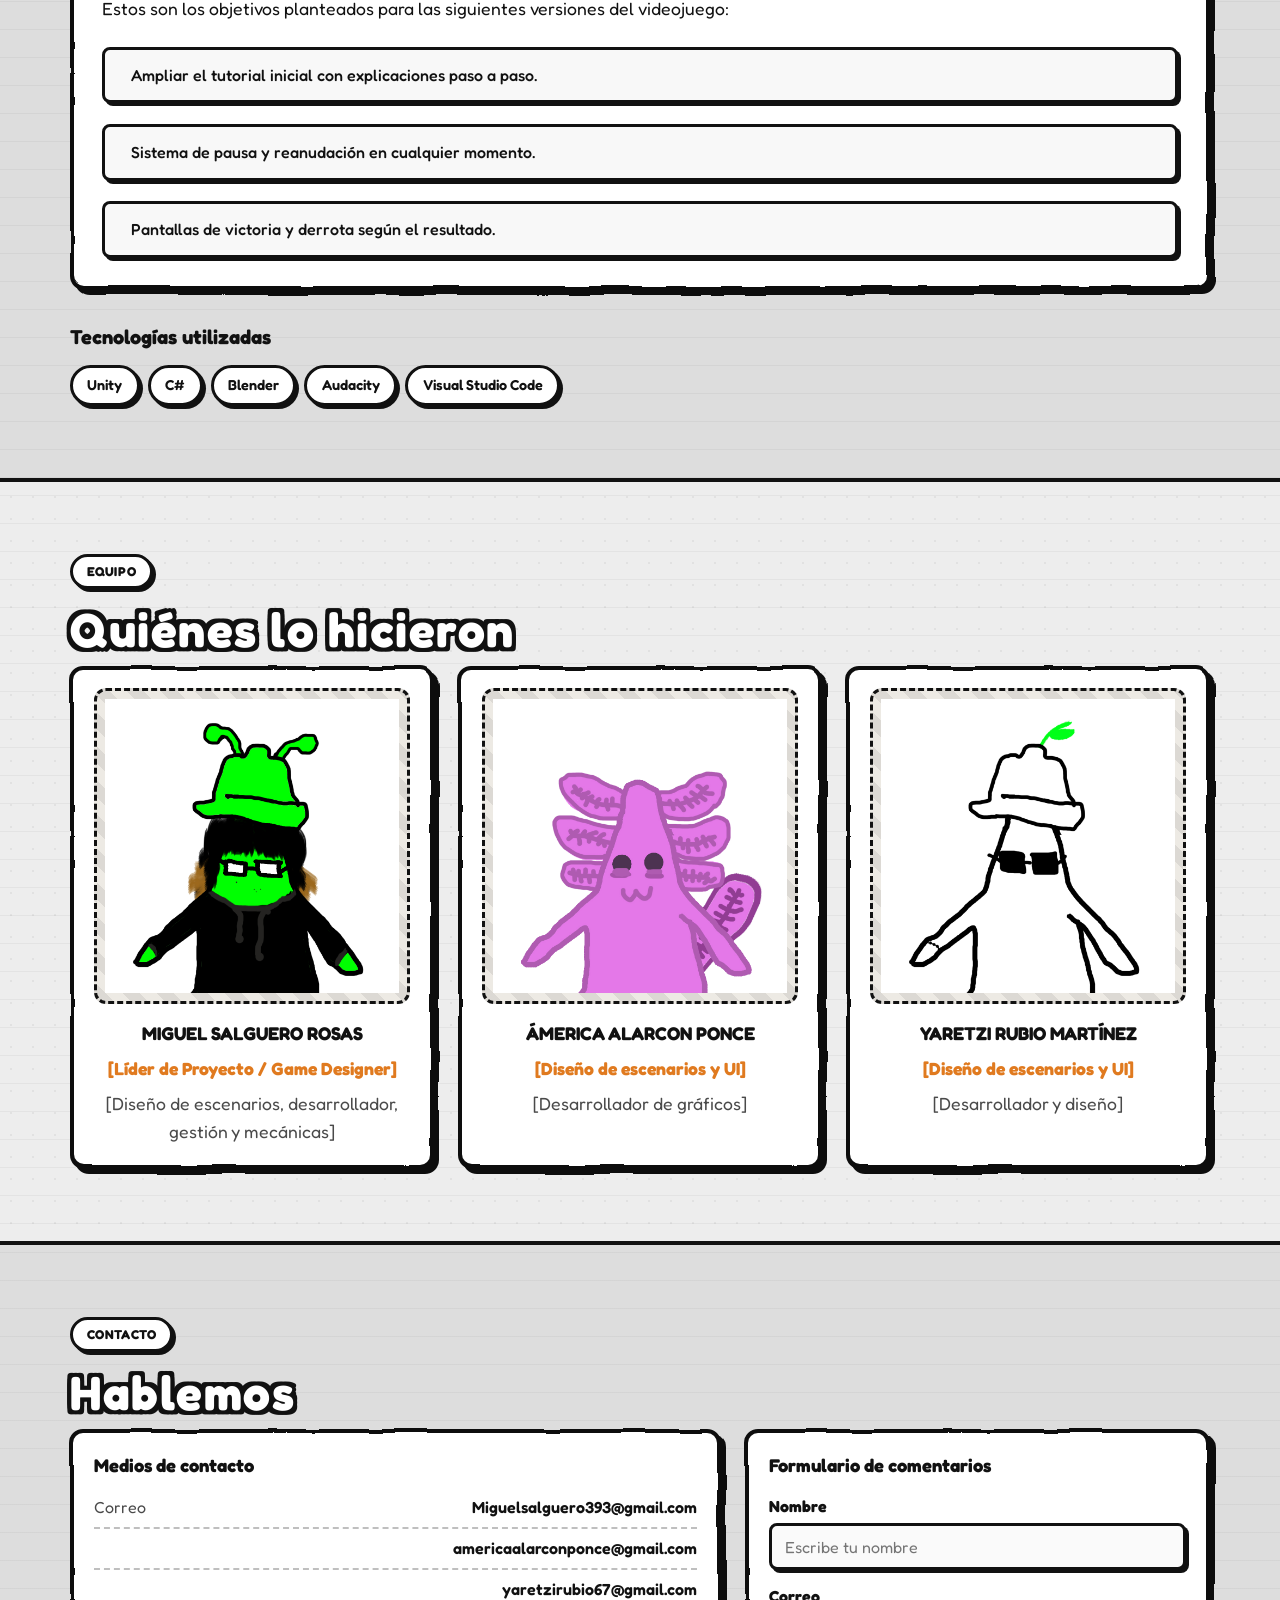
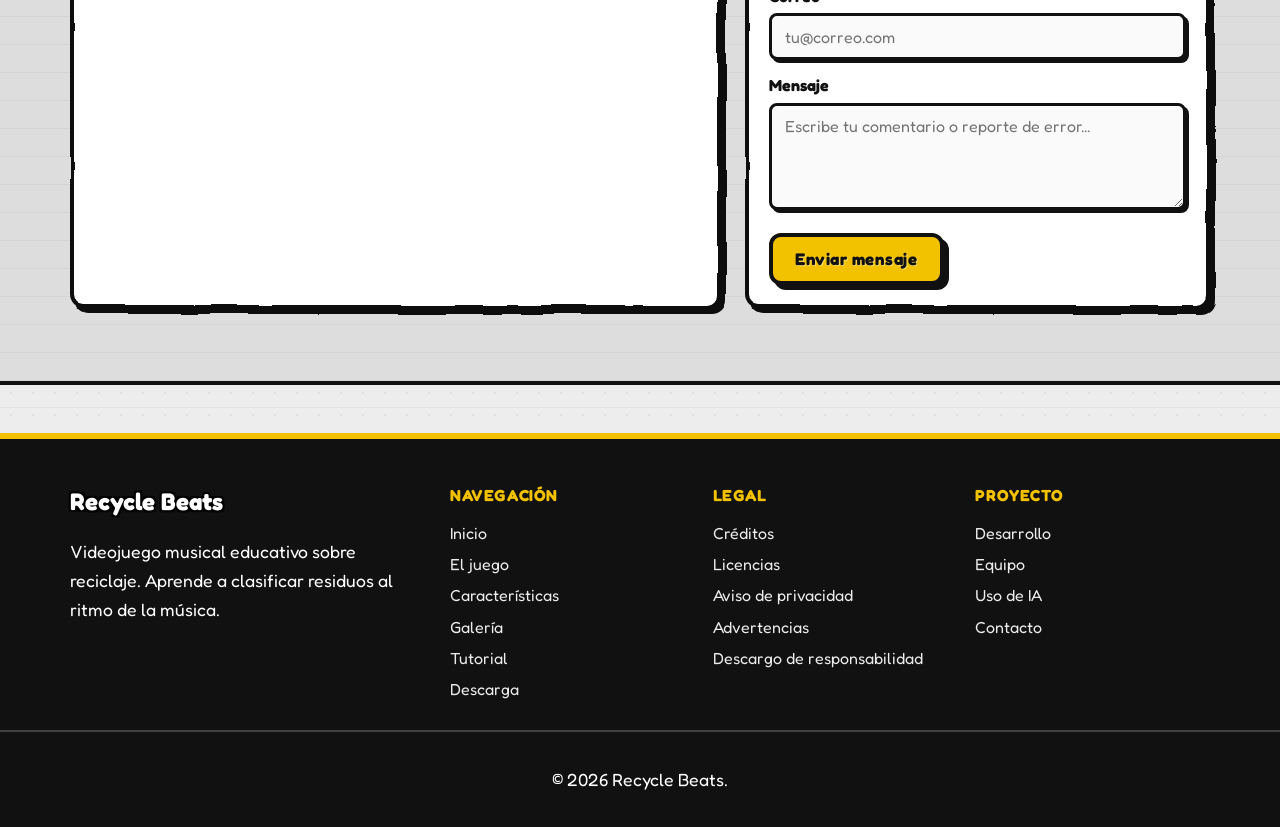
==== commit 60e15db1: "Trailer" ====
--- a/index.html
+++ b/index.html
@@ -242,14 +242,15 @@
         <h2 class="rb-title rb-title--lg" id="trailer-title">Mira el tráiler</h2>
 
         <div class="rb-video-frame rb-wobble">
-          <div class="rb-placeholder rb-placeholder--video" role="img"
-              aria-label="Tráiler pendiente de publicación">
-            <span class="rb-placeholder__tag">PRÓXIMAMENTE</span>
-            <span class="rb-placeholder__path">assets/video/recicle-beats.mp4</span>
-            <!-- Si prefieres conservar el nombre original con espacio, usa:
-            <span class="rb-placeholder__path">assets/video/Recicle%20Beats.mp4</span>
-            -->
-          </div>
+          <video
+            class="rb-video"
+            controls
+            preload="metadata"
+            playsinline
+            aria-label="Tráiler de Recicle Beats">
+            <source src="assets/video/recicle-beats.mp4" type="video/mp4">
+            Tu navegador no soporta la reproducción de video.
+          </video>
         </div>
       </div>
     </section>
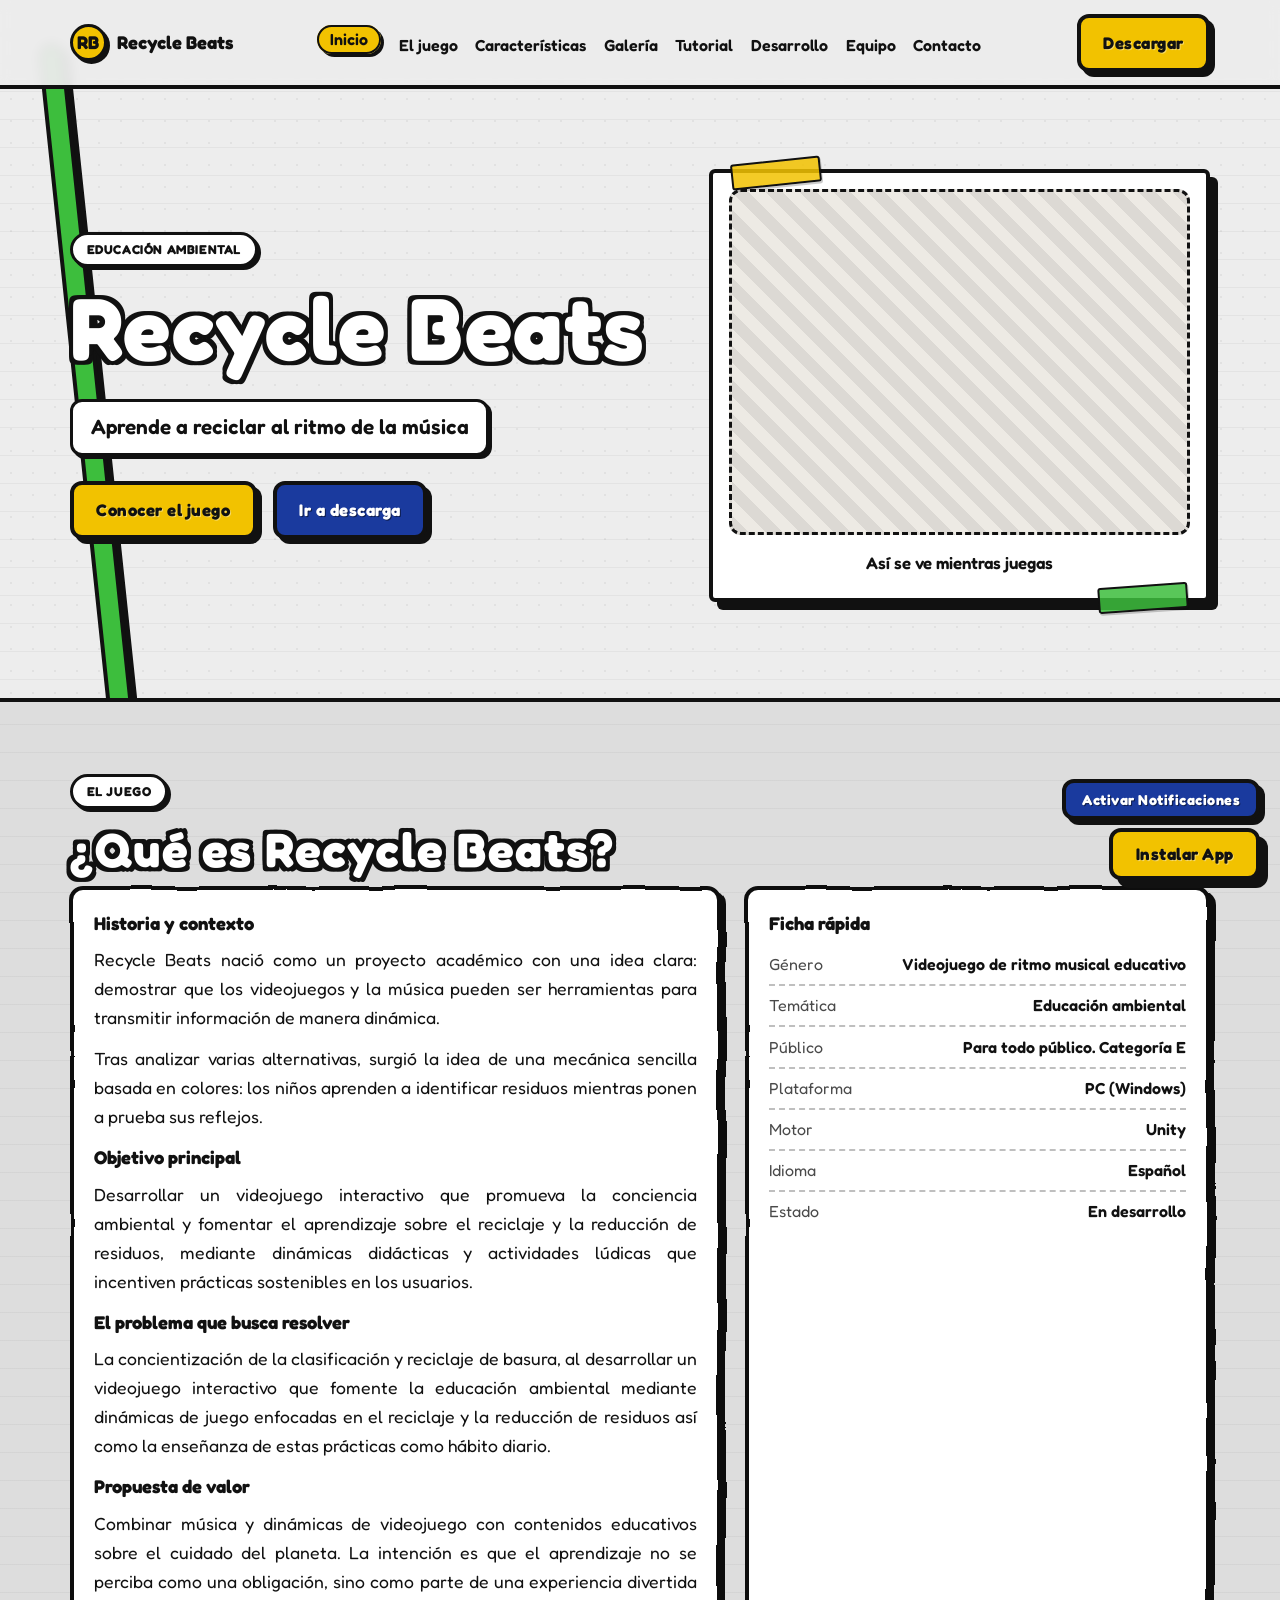
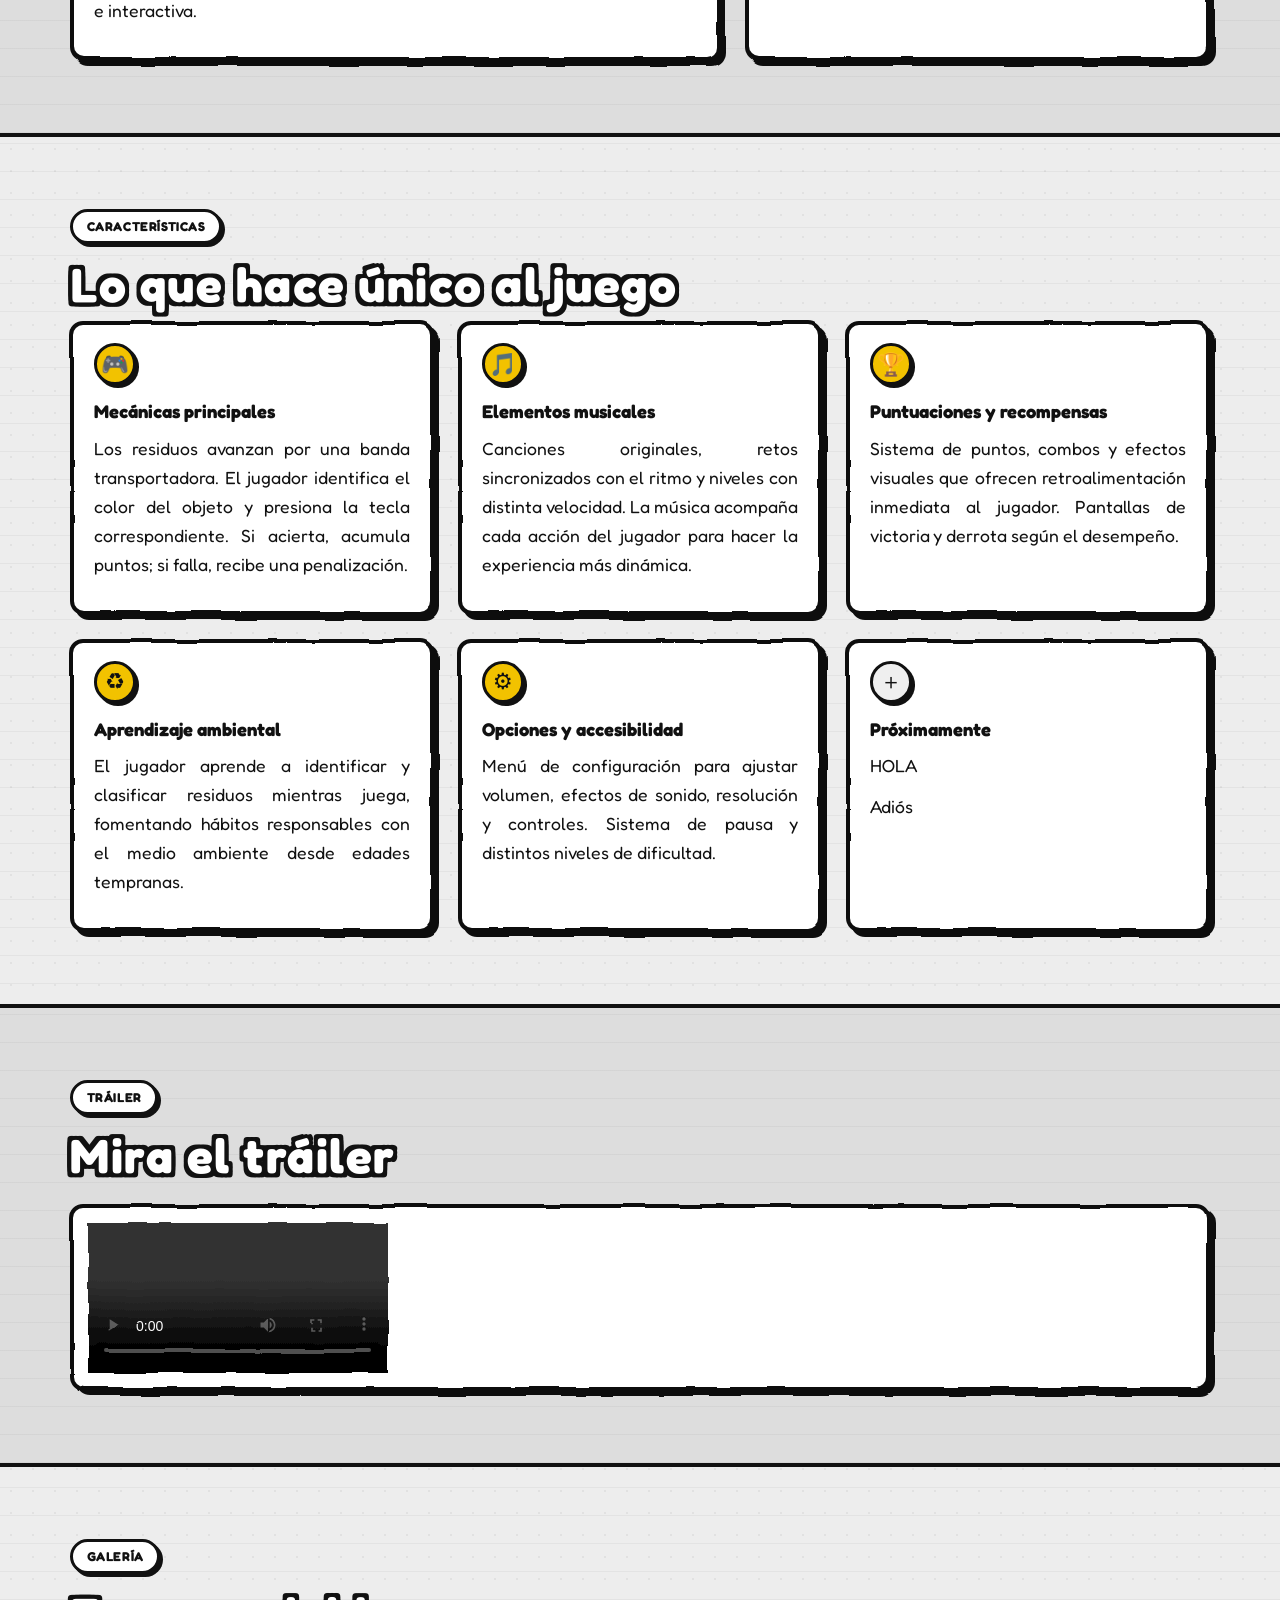
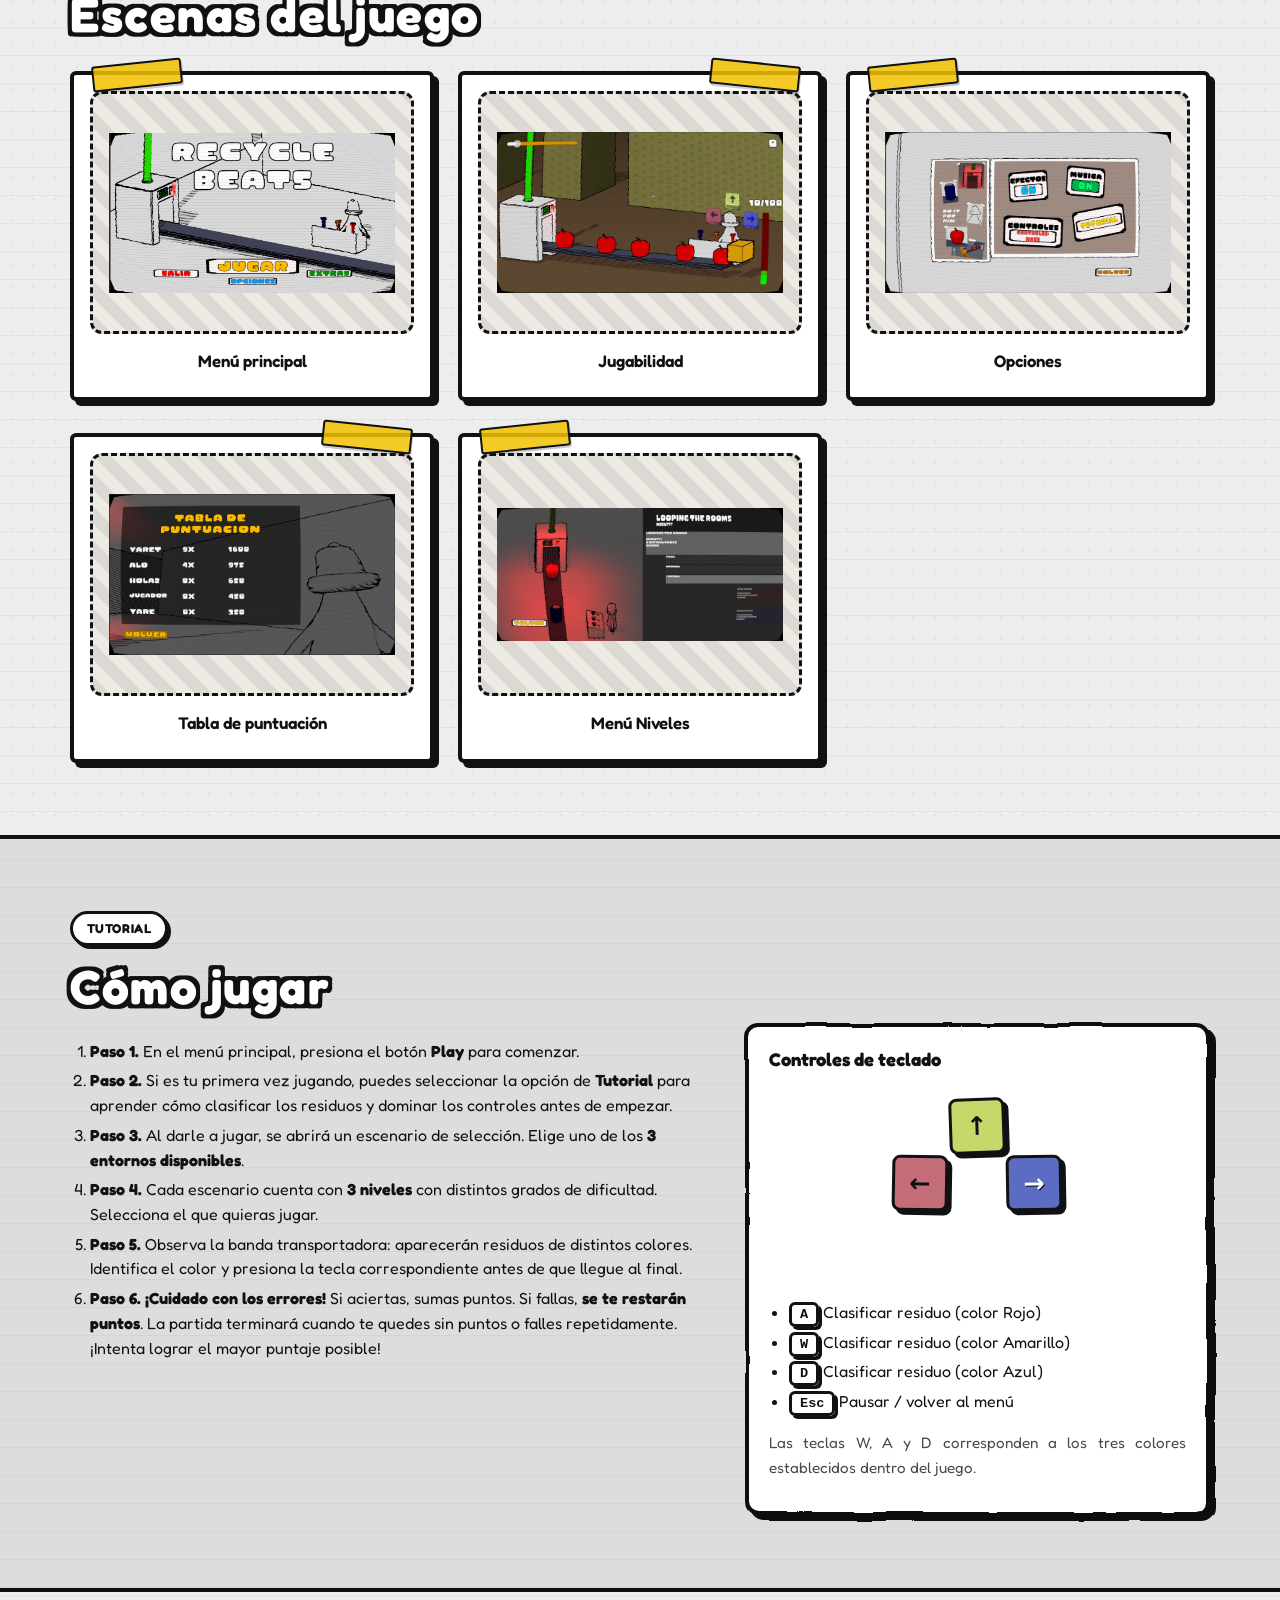
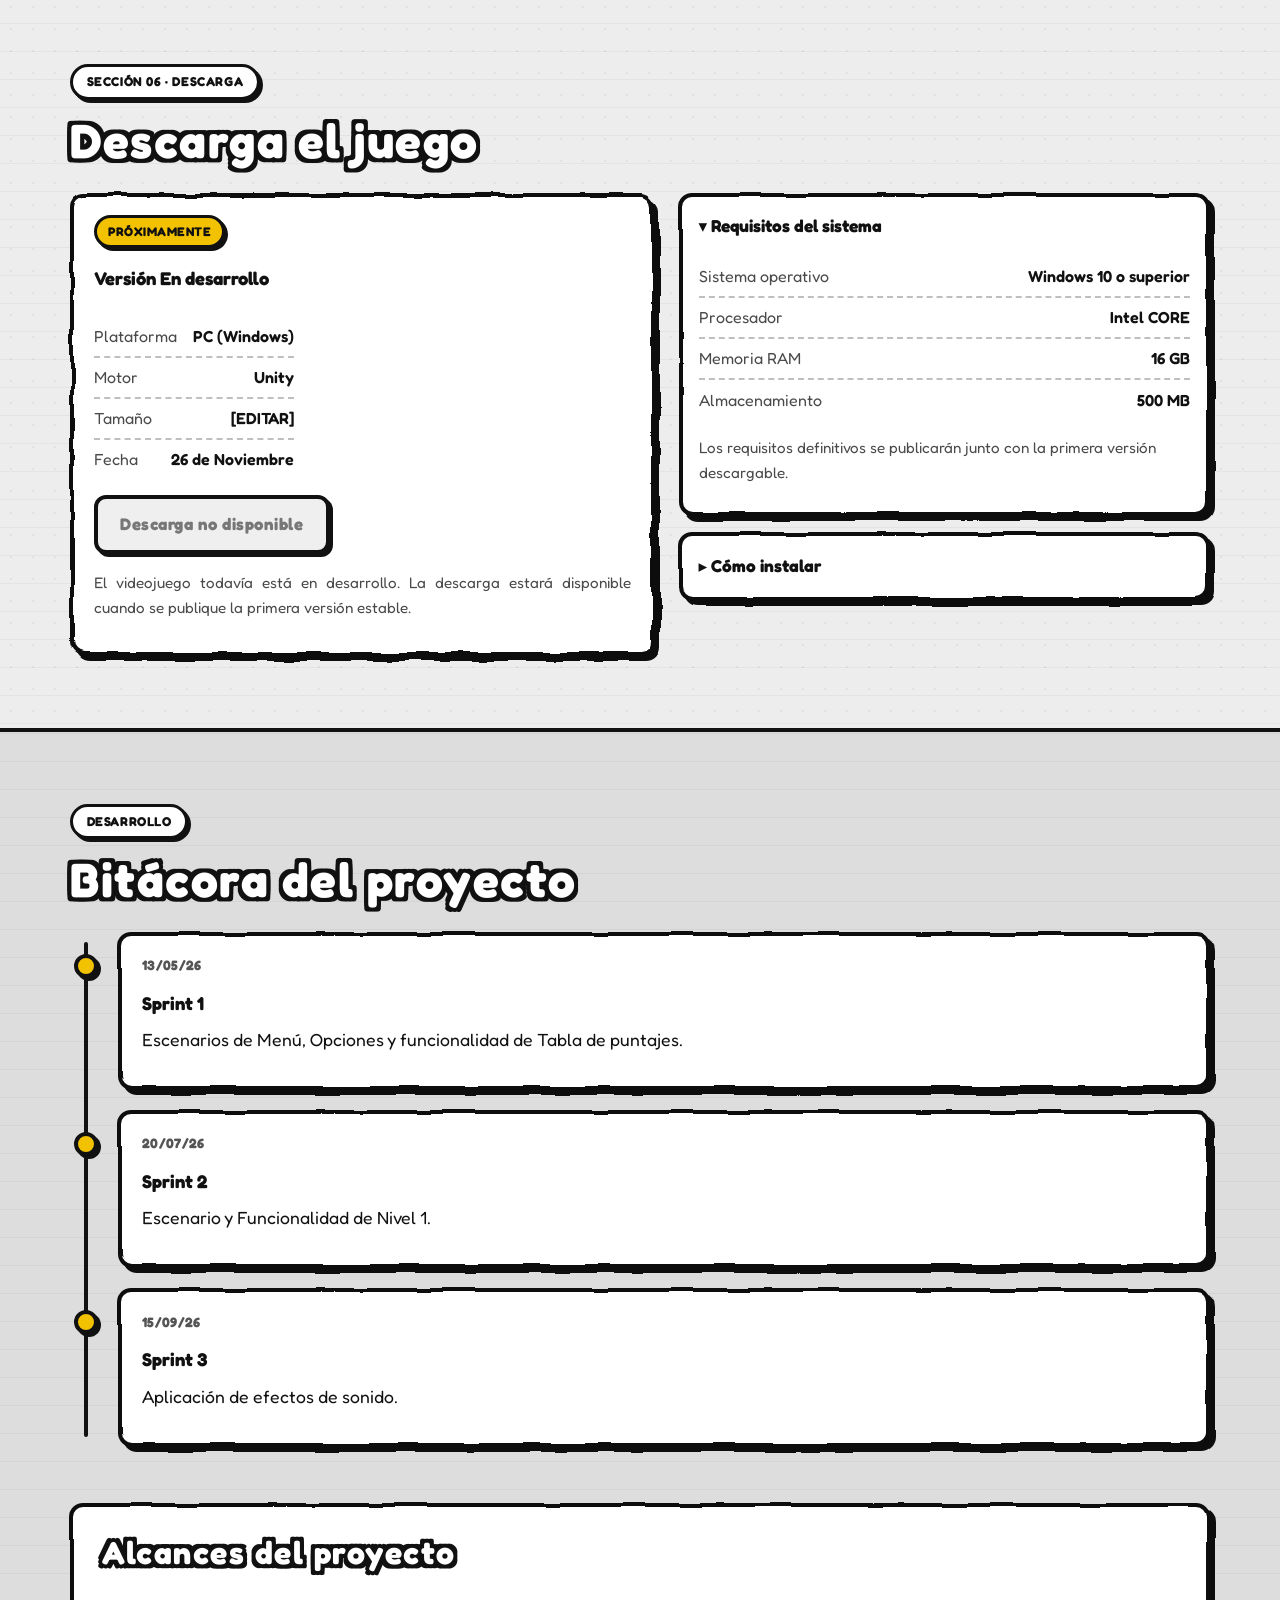
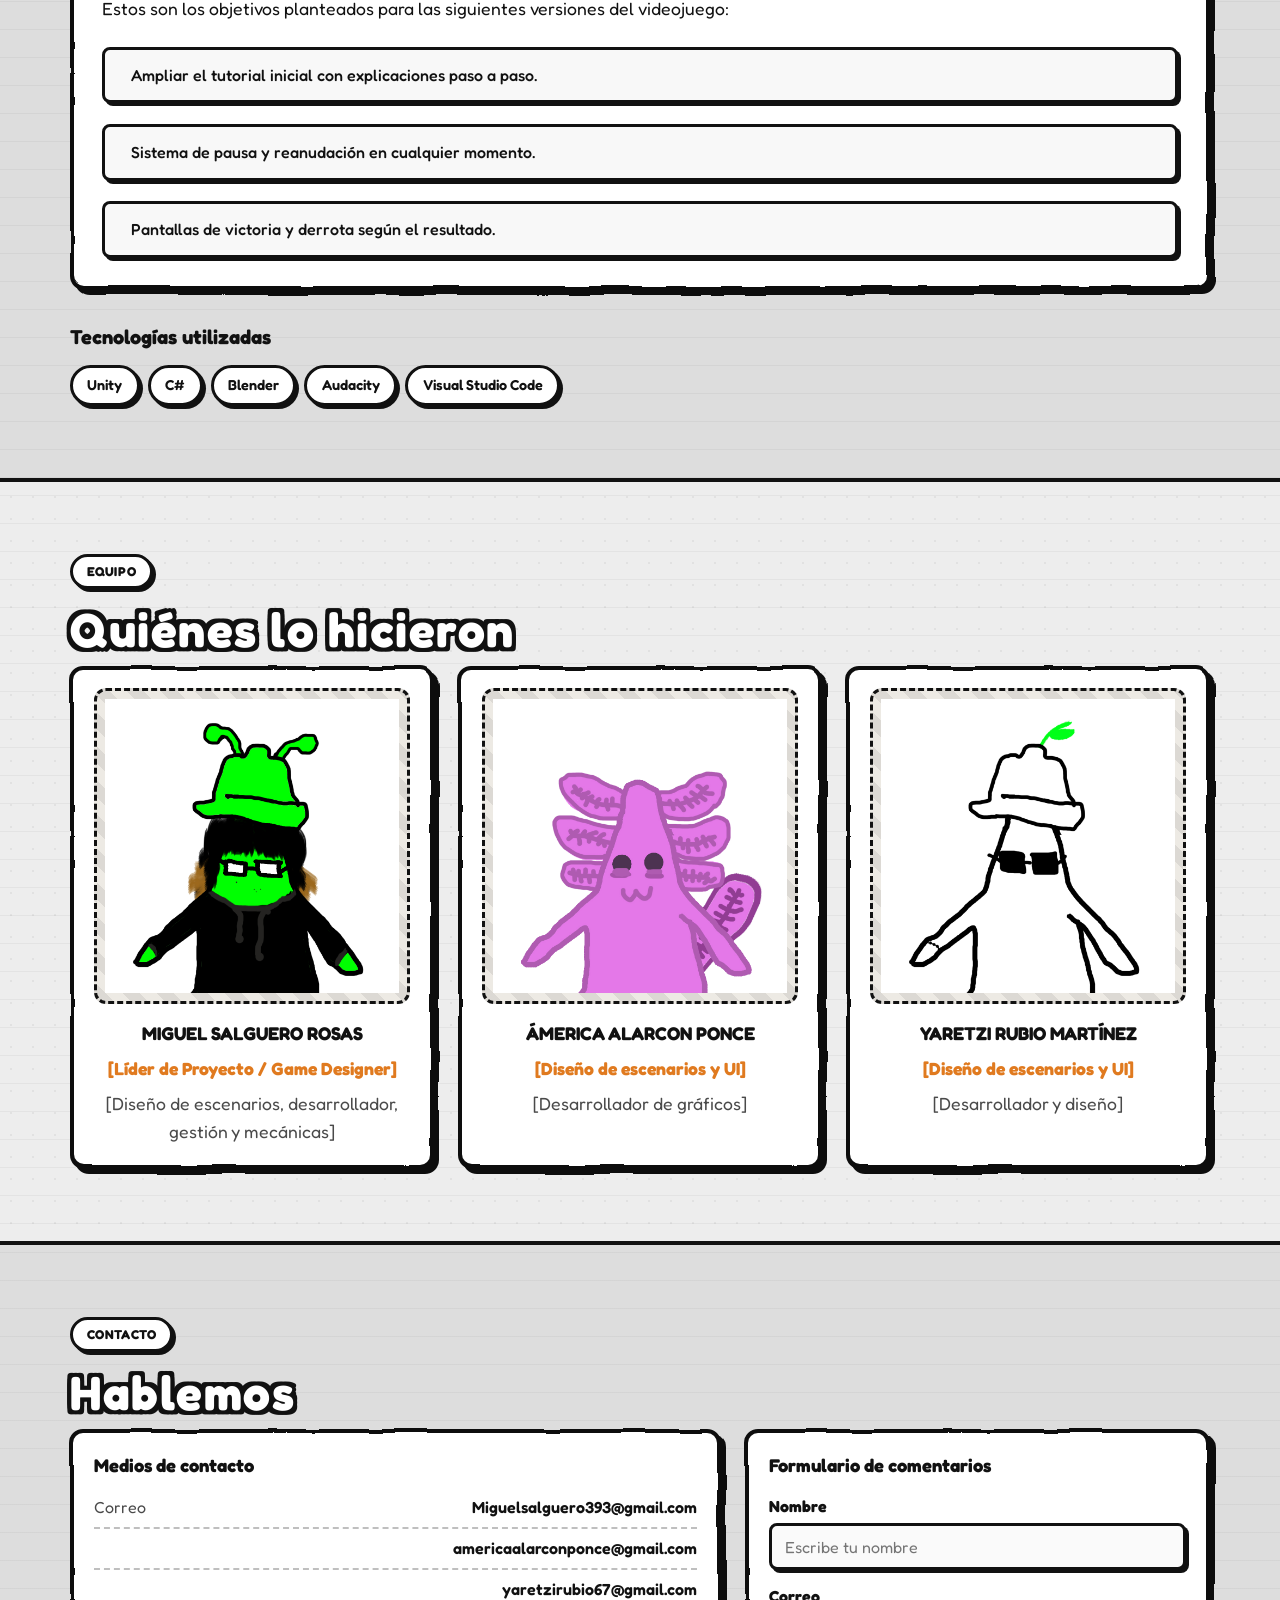
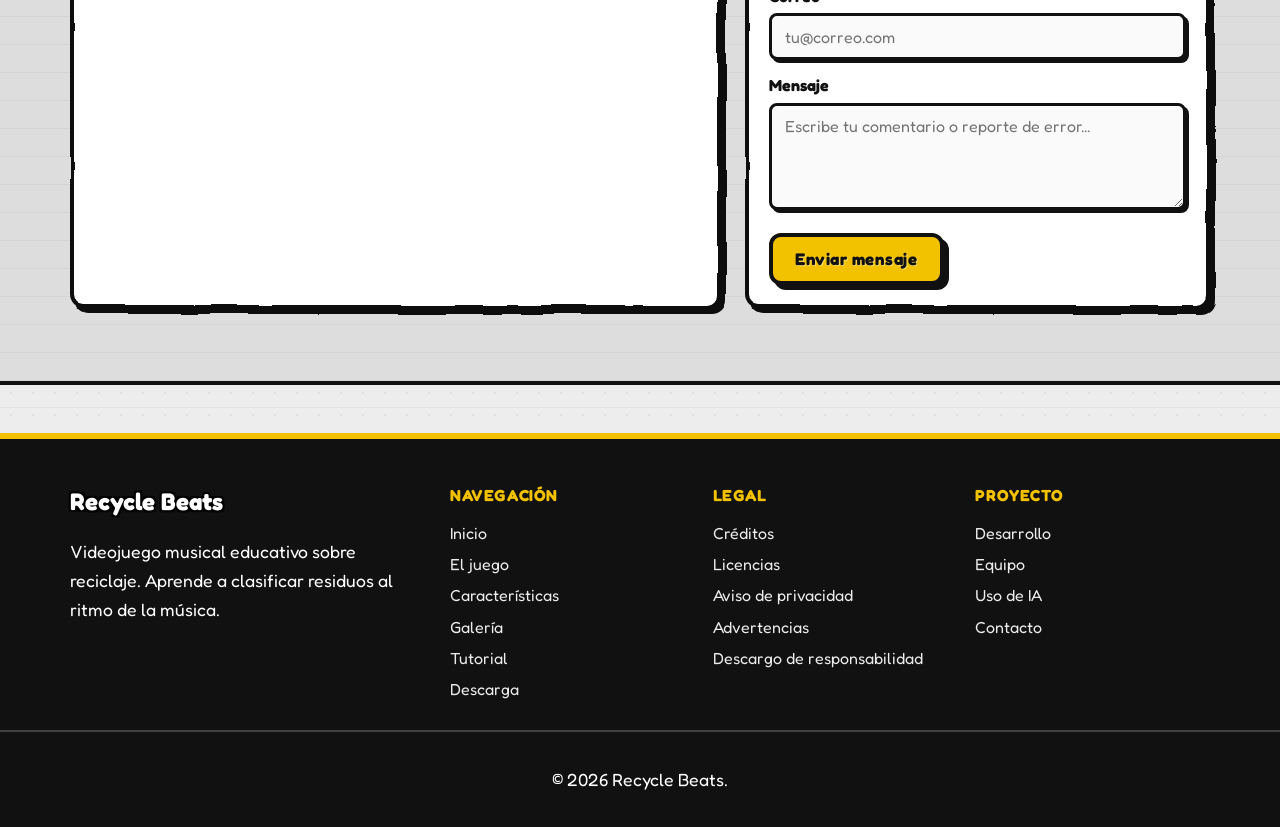
==== commit d90ebcfd: "Trailer 1" ====
--- a/index.html
+++ b/index.html
@@ -71,7 +71,7 @@
       </nav>
 
       <!-- Botón fuera del nav para que quede a la derecha -->
-      <a class="rb-btn rb-btn--amarillo rb-navbar__cta" href="#descarga">Descargar Hola</a>
+      <a class="rb-btn rb-btn--amarillo rb-navbar__cta" href="#descarga">Descargar</a>
     </div>
   </header>
 
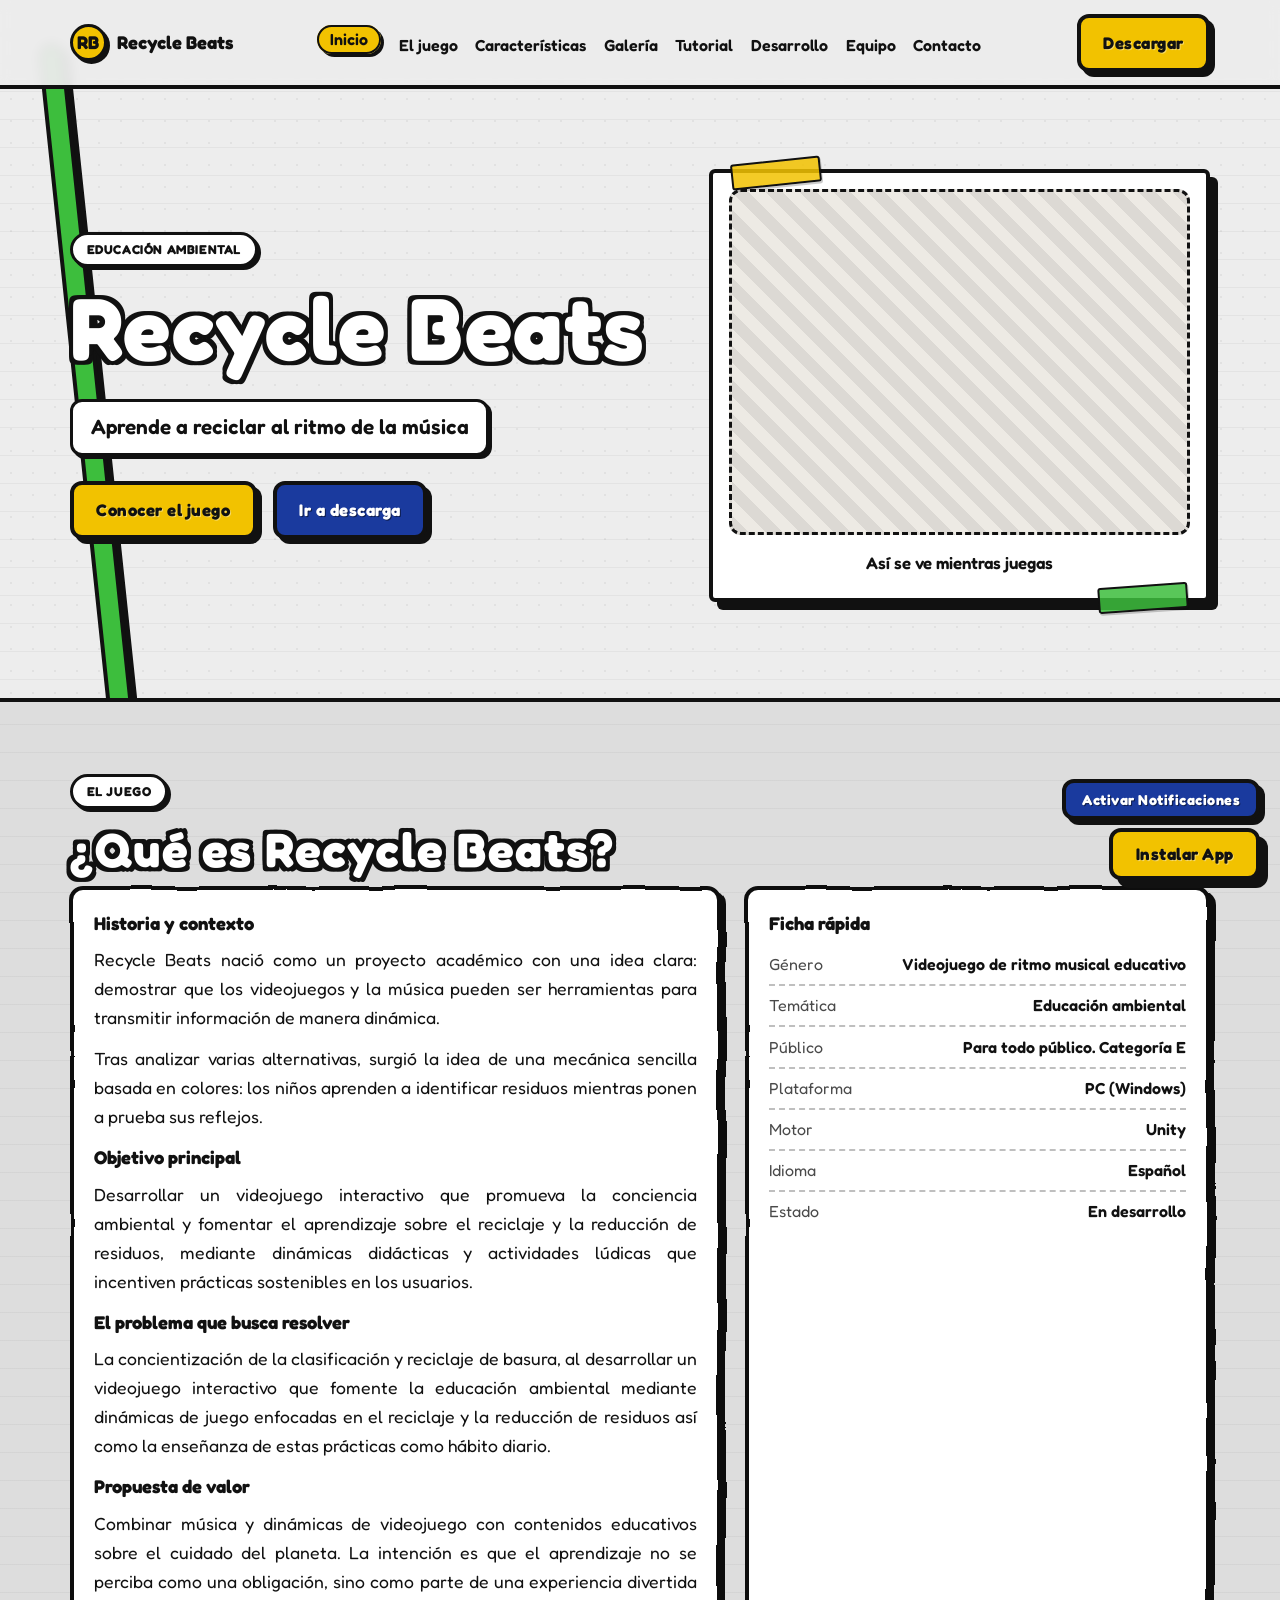
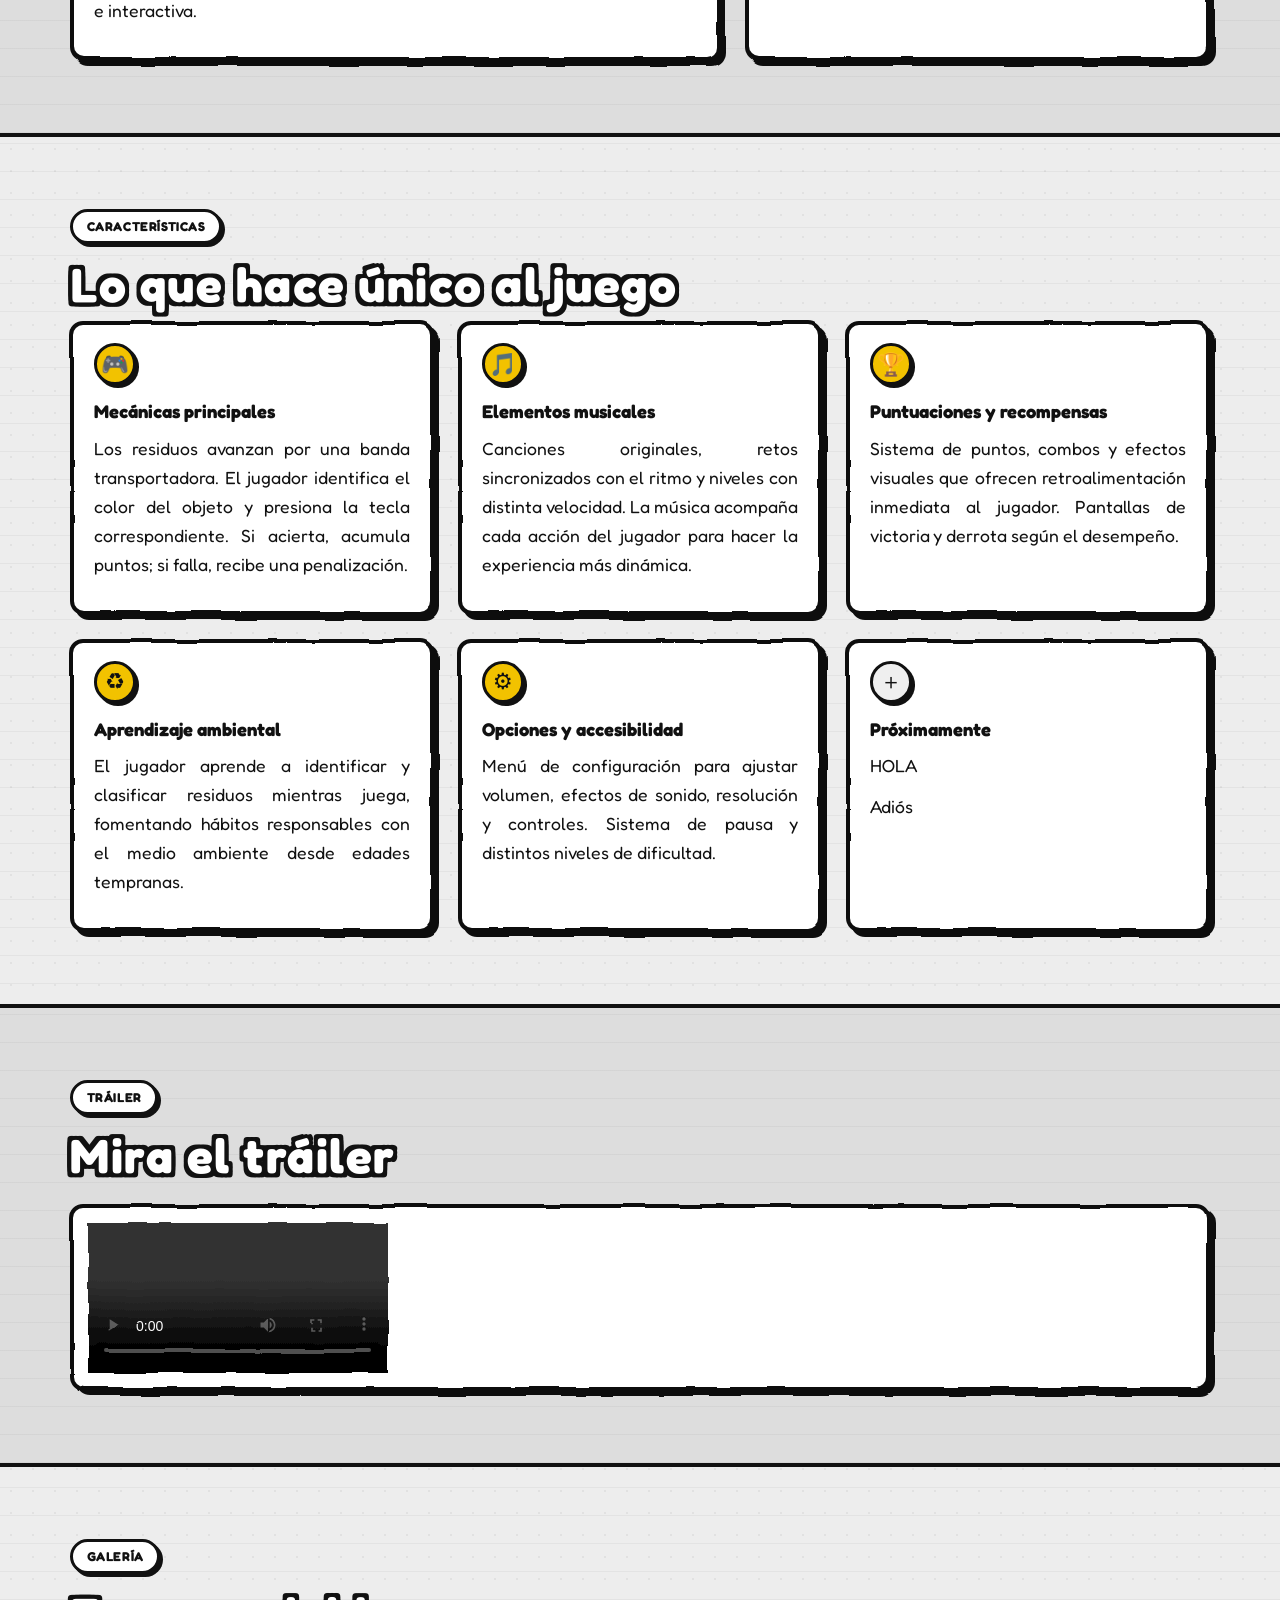
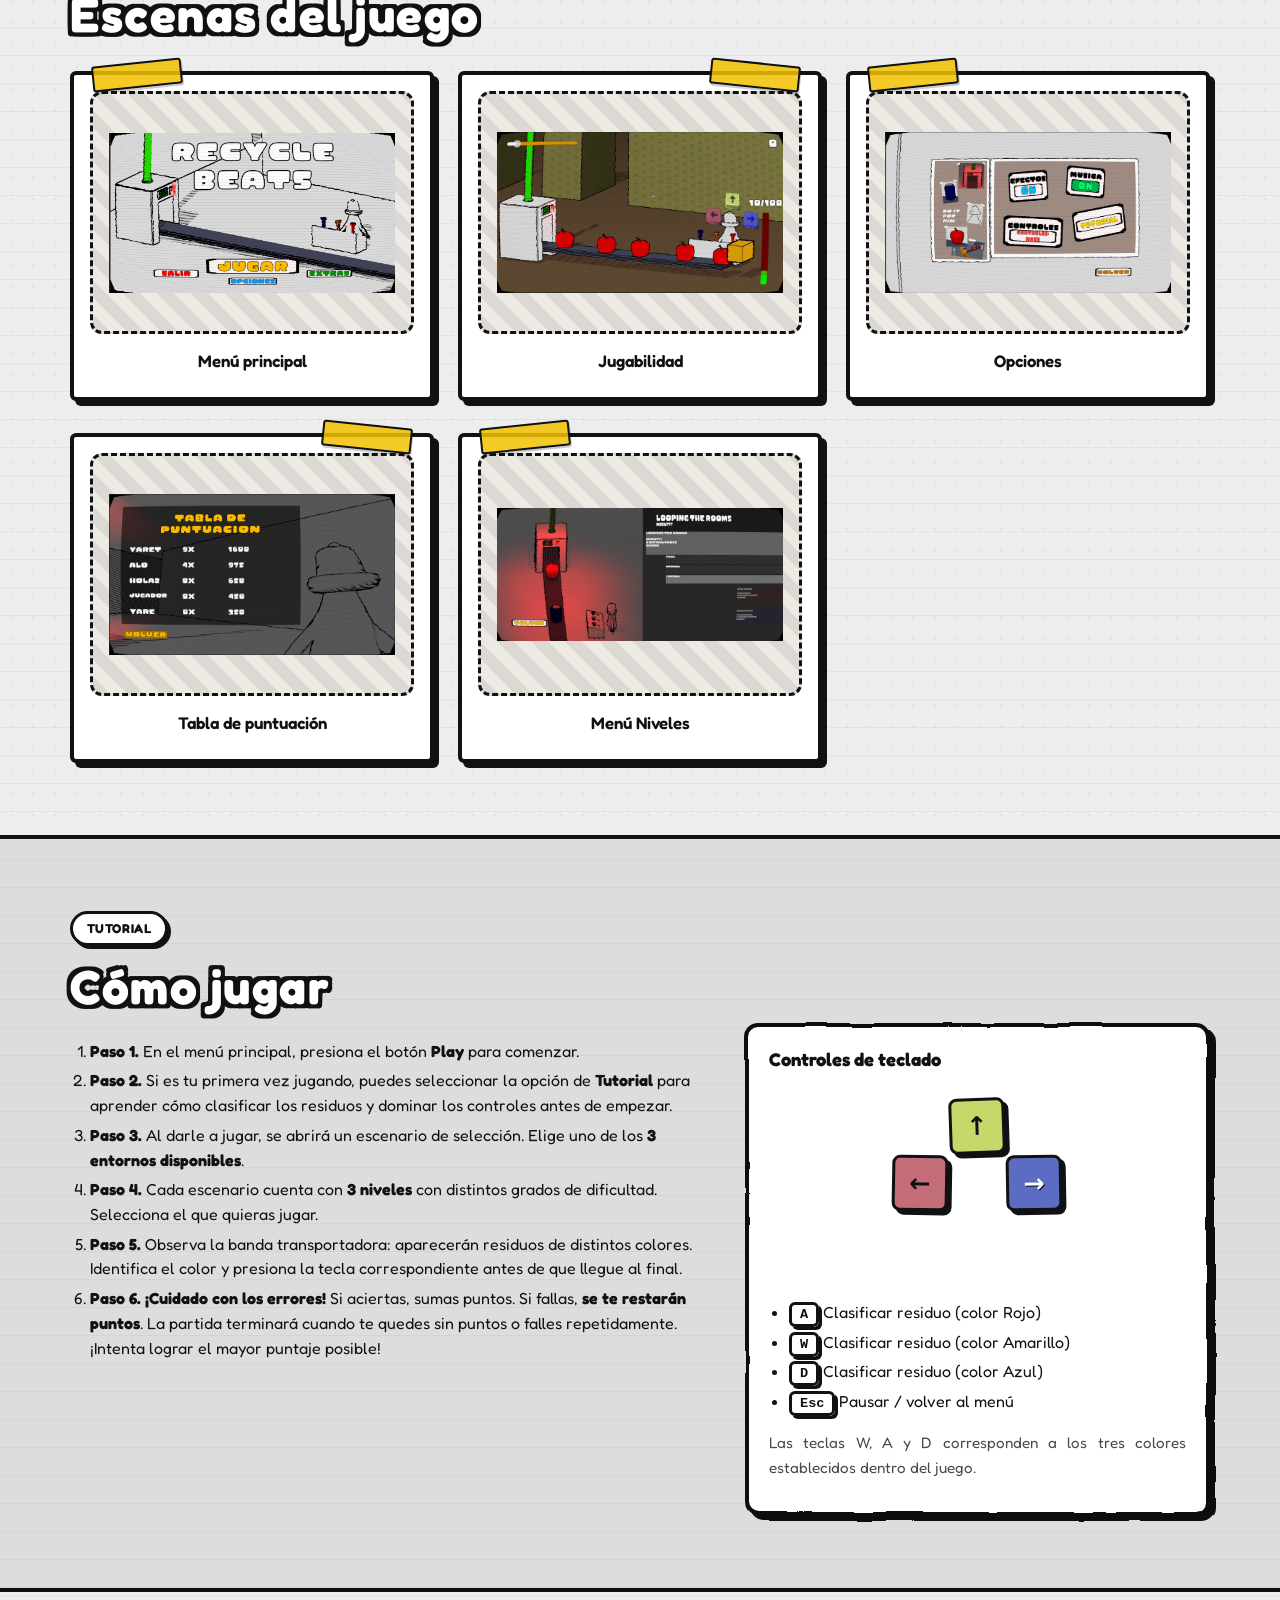
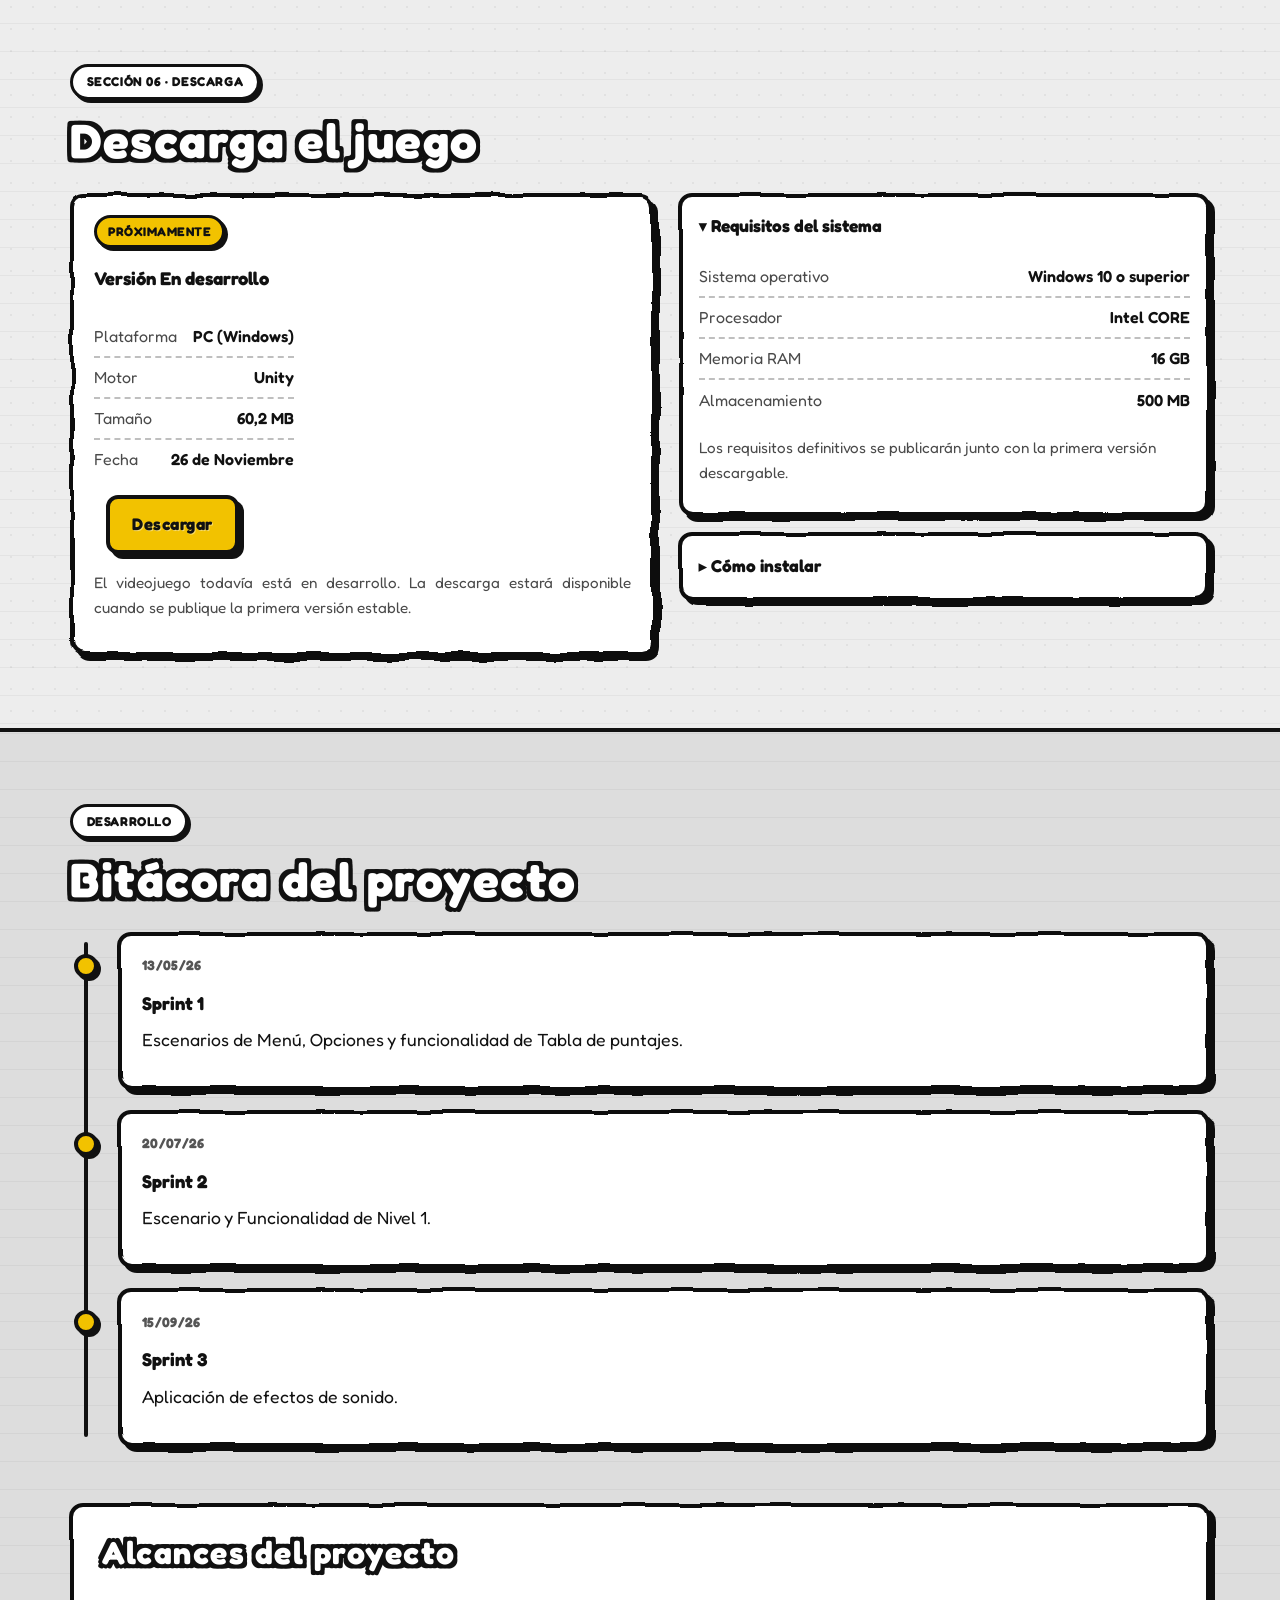
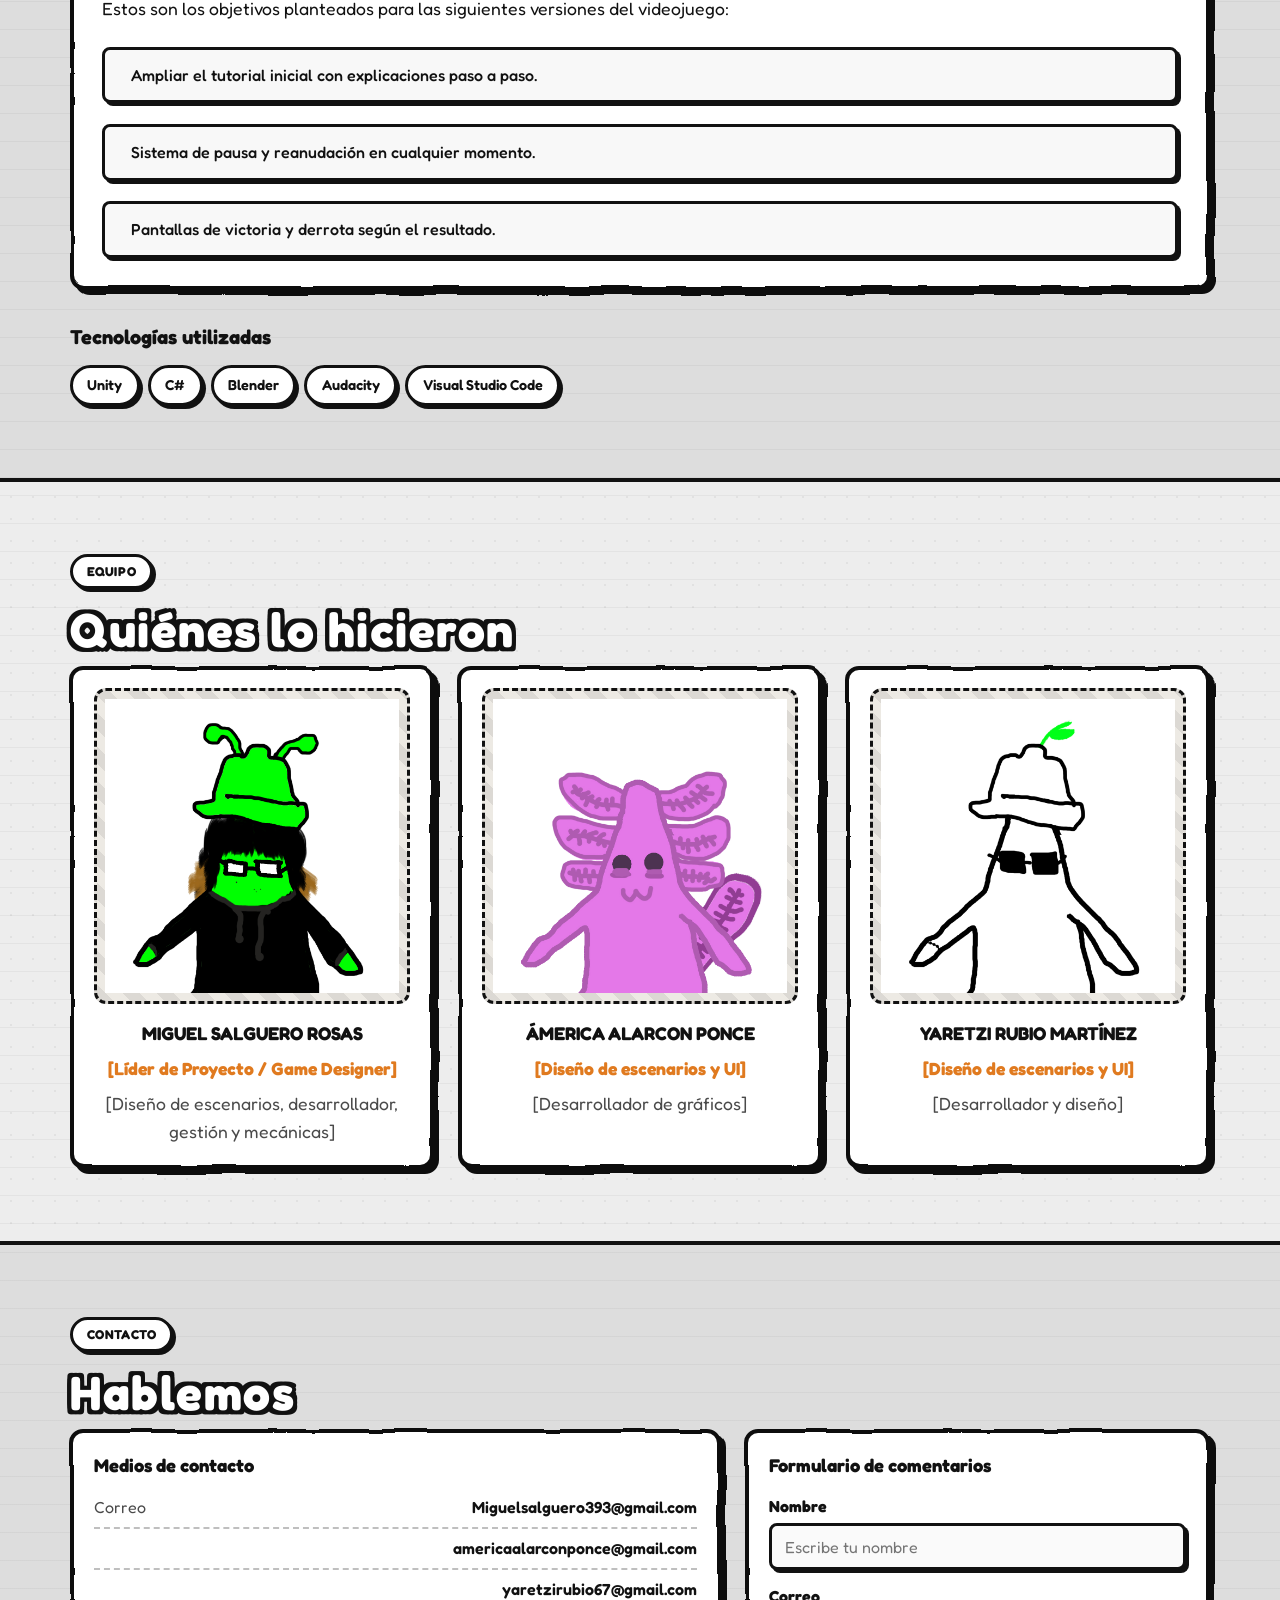
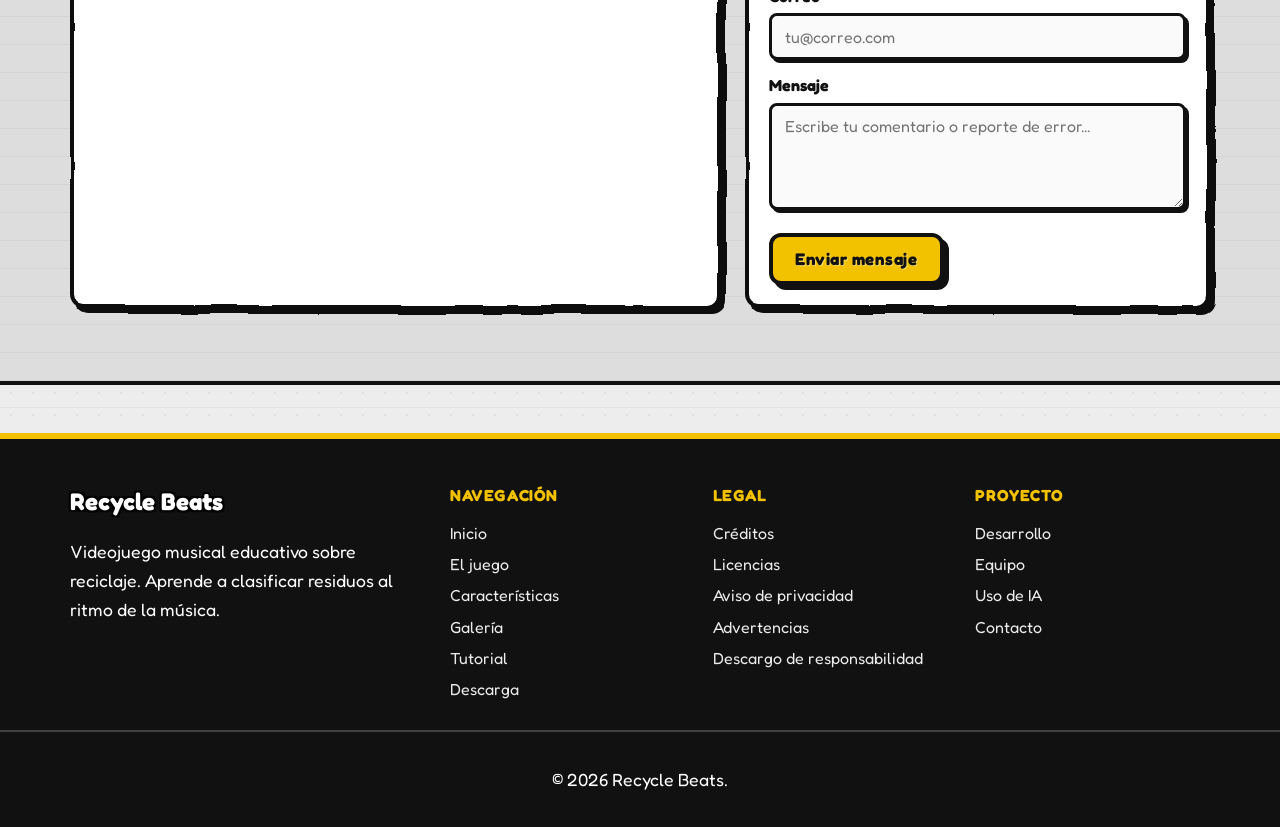
==== commit 0fed92da: "Descarga VJ 1" ====
--- a/index.html
+++ b/index.html
@@ -71,7 +71,7 @@
       </nav>
 
       <!-- Botón fuera del nav para que quede a la derecha -->
-      <a class="rb-btn rb-btn--amarillo rb-navbar__cta" href="#descarga">Descargar</a>
+      <a href="https://github.com/Miiguii/PWA-Recycle-Beats/releases/download/v1.0.0/Recycle_Beats.zip" class="btn-descarga-pc rb-btn rb-btn--amarillo rb-navbar__cta">Descargar</a>
     </div>
   </header>
 
@@ -248,7 +248,7 @@
             preload="metadata"
             playsinline
             aria-label="Tráiler de Recicle Beats">
-            <source src="assets/video/recicle-beats.mp4" type="video/mp4">
+            <source src="assets/video/recycle-beats.mp4" type="video/mp4">
             Tu navegador no soporta la reproducción de video.
           </video>
         </div>
@@ -371,12 +371,11 @@
             <ul class="rb-factsheet">
               <li><span>Plataforma</span><strong>PC (Windows)</strong></li>
               <li><span>Motor</span><strong>Unity</strong></li>
-              <li><span>Tamaño</span><strong>[EDITAR]</strong></li>
+              <li><span>Tamaño</span><strong>60,2 MB</strong></li>
               <li><span>Fecha</span><strong>26 de Noviembre</strong></li>
             </ul>
-            <span class="rb-btn rb-btn--disabled" aria-disabled="true" role="link">
-              Descarga no disponible
-            </span>
+            <a href="https://github.com/Miiguii/PWA-Recycle-Beats/releases/download/v1.0.0/Recycle_Beats.zip" class="btn-descarga-pc rb-btn rb-btn--amarillo rb-navbar__cta">Descargar</a>
+
             <p class="rb-muted">
               El videojuego todavía está en desarrollo. La descarga estará disponible cuando
               se publique la primera versión estable.
--- a/style.css
+++ b/style.css
@@ -425,6 +425,13 @@
 p { font-size: 1.1rem; line-height: 1.65; }
 .rb-card--team { text-align: center; }
 .rb-card--team .rb-muted { text-align: center; }
+
+/* Ocultar el botón en pantallas menores a 768px (tablets y móviles) */
+@media (max-width: 768px) {
+  .btn-descarga-pc {
+    display: none !important;
+  }
+}
 
 /* ============================================================
    RESPONSIVO PARA MÓVILES (Ajustes finales)
